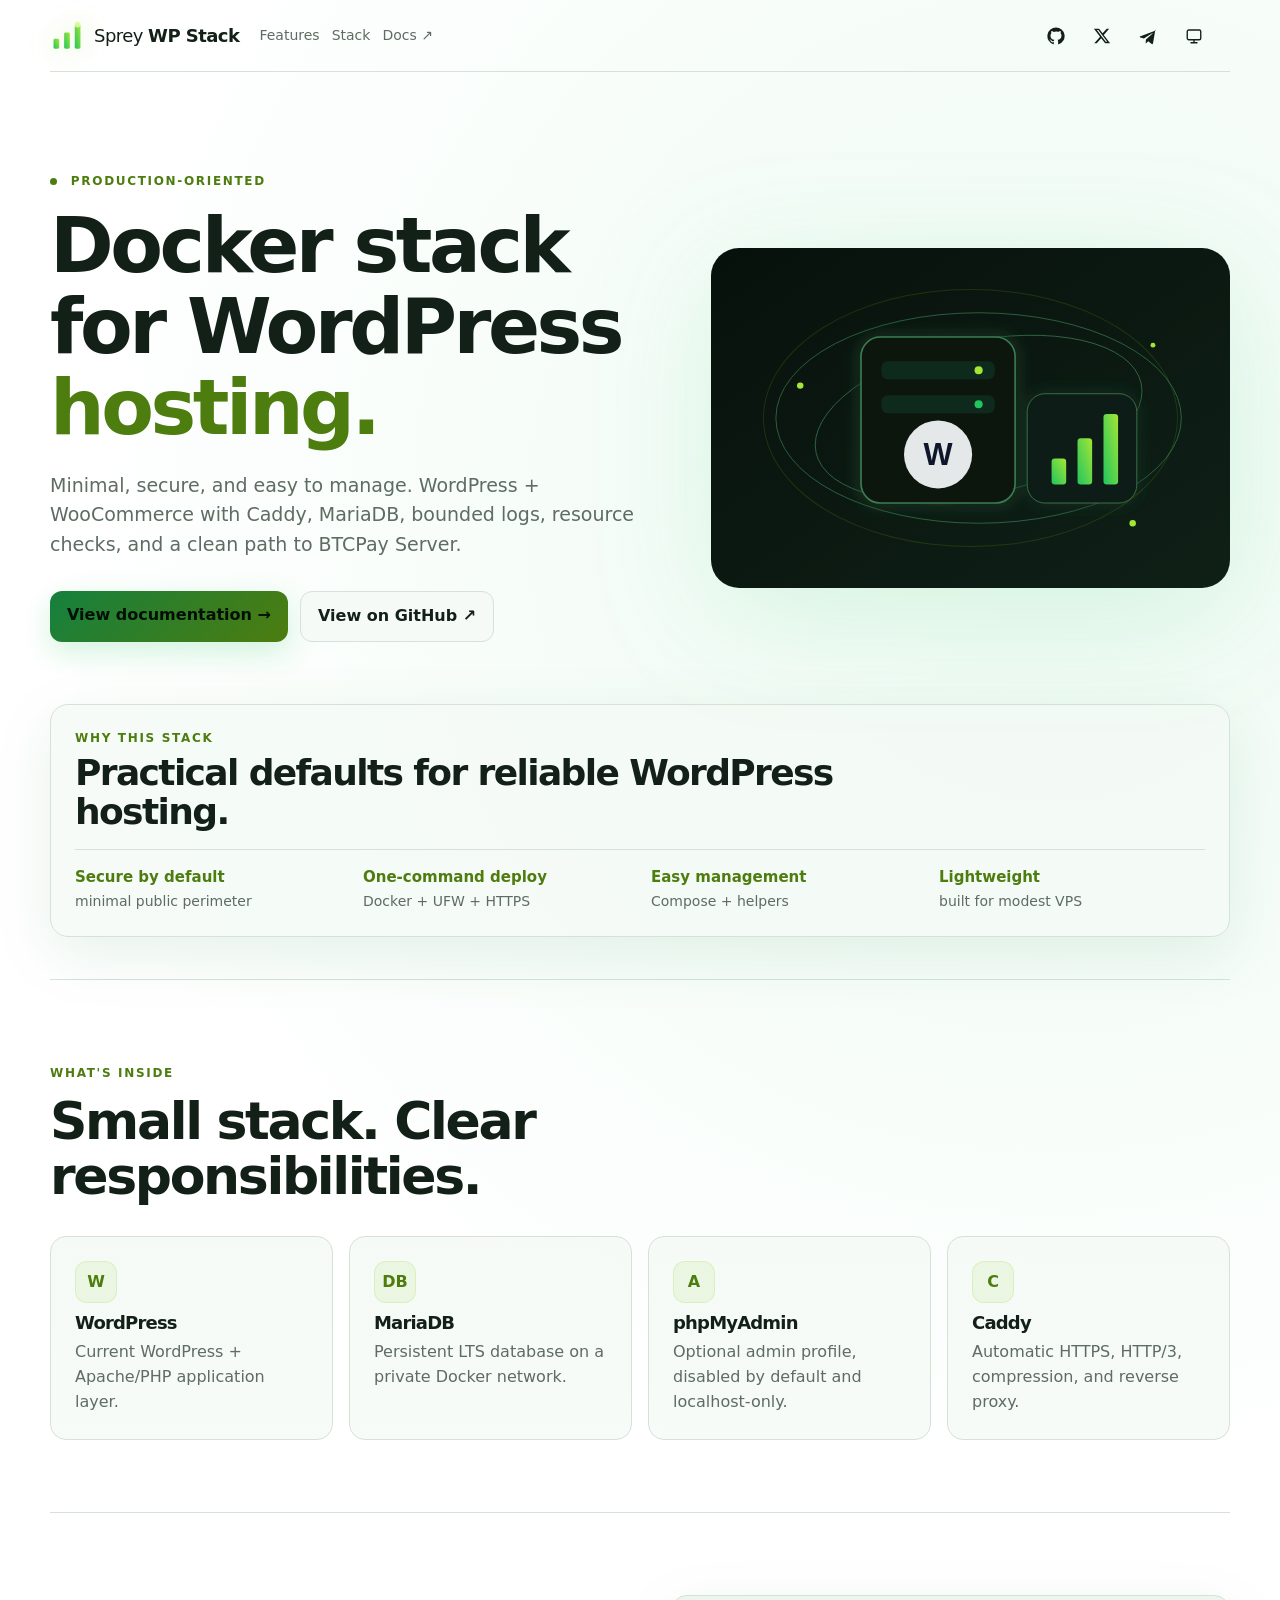
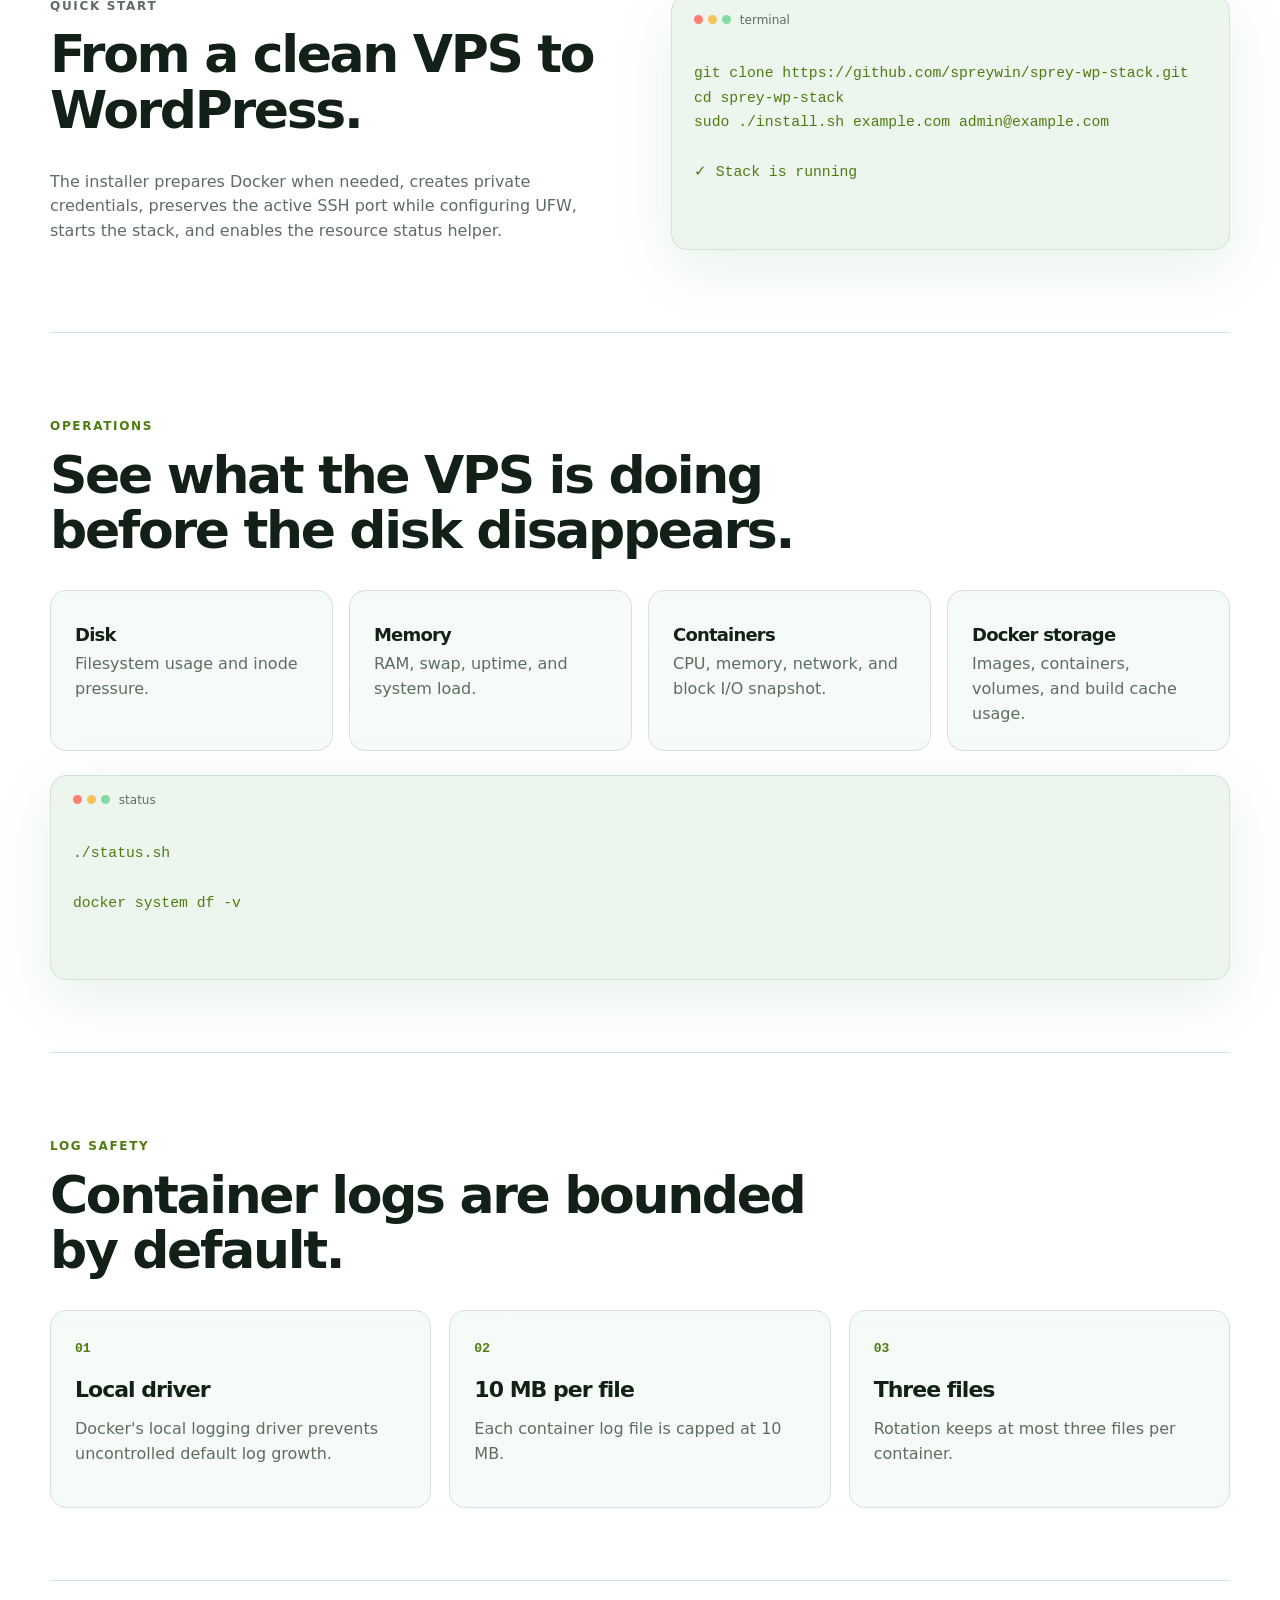
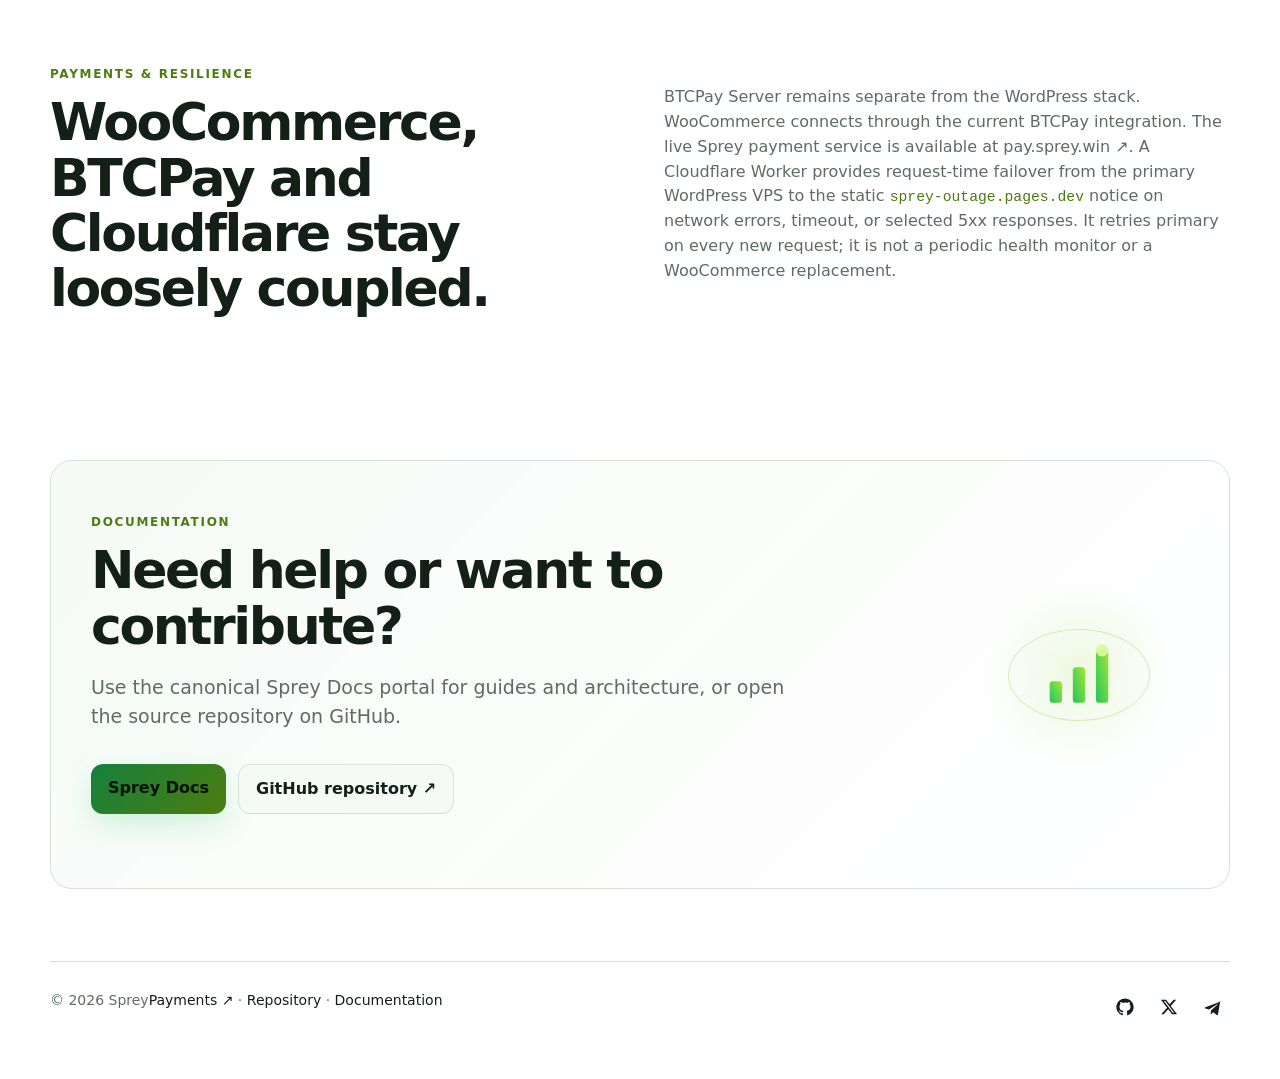
==== docs/index.html @ 70b90b3b "Remove sticky promo header and align icons" ====
<!doctype html>
<html lang="en">
<head>
  <meta charset="utf-8">
  <meta name="viewport" content="width=device-width, initial-scale=1">
  <meta name="description" content="Sprey WP Stack — a lightweight production-oriented WordPress and WooCommerce stack with Caddy, MariaDB, BTCPay integration guidance, resource checks, and bounded Docker logs.">
  <meta name="theme-color" content="#07110b">
  <link rel="canonical" href="https://wp-stack.sprey.win/">
  <title>Sprey WP Stack</title>
  <link rel="stylesheet" href="./style.css?v=7bc943e1">
  <link rel="stylesheet" href="./layout-fix.css?v=features-ui">
  <script src="./site.js?v=static-header-icons" defer></script>
</head>
<body>
<header class="site-header">
  <a class="brand" href="./"><img class="brand-logo" src="./brand.svg" alt=""><span>Sprey <b>WP Stack</b></span></a>
  <nav aria-label="Navigation">
    <a href="#features">Features</a>
    <a href="#stack">Stack</a>
    <a href="https://docs.sprey.win/">Docs ↗</a>
    <a class="nav-github" href="https://github.com/spreywin/sprey-wp-stack" rel="noopener">GitHub ↗</a>
  </nav>
  <div class="header-tools">
    <button class="tool-control theme-icon-button" type="button" data-theme-toggle data-theme="auto" aria-label="Theme: Auto" title="Theme: Auto"></button>
    <div class="gtranslate_wrapper tool-control" aria-label="Translate page"></div>
  </div>
</header>

<main id="top">
  <section class="hero hero-grid">
    <div class="hero-copy">
      <p class="eyebrow"><span class="live-dot"></span> PRODUCTION-ORIENTED</p>
      <h1>Docker stack for WordPress <span>hosting.</span></h1>
      <p class="lead">Minimal, secure, and easy to manage. WordPress + WooCommerce with Caddy, MariaDB, bounded logs, resource checks, and a clean path to BTCPay Server.</p>
      <div class="hero-actions">
        <a class="button primary" href="https://docs.sprey.win/stacks/wp-stack/">View documentation →</a>
        <a class="button secondary" href="https://github.com/spreywin/sprey-wp-stack">View on GitHub ↗</a>
      </div>
    </div>
    <div class="hero-art" role="img" aria-label="WordPress stack illustration"><img src="./hero-stack.svg" alt=""></div>
    <div class="feature-strip" id="features">
      <div class="feature-heading">
        <p class="eyebrow">WHY THIS STACK</p>
        <h2>Practical defaults for reliable WordPress hosting.</h2>
      </div>
      <div><b>Secure by default</b><span>minimal public perimeter</span></div>
      <div><b>One-command deploy</b><span>Docker + UFW + HTTPS</span></div>
      <div><b>Easy management</b><span>Compose + helpers</span></div>
      <div><b>Lightweight</b><span>built for modest VPS</span></div>
    </div>
  </section>

  <section id="stack" class="section">
    <p class="eyebrow">WHAT'S INSIDE</p><h2>Small stack. Clear responsibilities.</h2>
    <div class="status-grid stack-cards">
      <article><span class="stack-icon">W</span><h3>WordPress</h3><p>Current WordPress + Apache/PHP application layer.</p></article>
      <article><span class="stack-icon">DB</span><h3>MariaDB</h3><p>Persistent LTS database on a private Docker network.</p></article>
      <article><span class="stack-icon">A</span><h3>phpMyAdmin</h3><p>Optional admin profile, disabled by default and localhost-only.</p></article>
      <article><span class="stack-icon">C</span><h3>Caddy</h3><p>Automatic HTTPS, HTTP/3, compression, and reverse proxy.</p></article>
    </div>
  </section>

  <section class="section split">
    <div><p class="eyebrow">QUICK START</p><h2>From a clean VPS to WordPress.</h2><p>The installer prepares Docker when needed, creates private credentials, preserves the active SSH port while configuring UFW, starts the stack, and enables the resource status helper.</p></div>
    <div class="terminal"><div class="terminal-title"><span></span><span></span><span></span> terminal</div><pre><code>git clone https://github.com/spreywin/sprey-wp-stack.git
cd sprey-wp-stack
sudo ./install.sh example.com admin@example.com

✓ Stack is running</code></pre></div>
  </section>

  <section id="operations" class="section">
    <p class="eyebrow">OPERATIONS</p><h2>See what the VPS is doing before the disk disappears.</h2>
    <div class="status-grid"><article><h3>Disk</h3><p>Filesystem usage and inode pressure.</p></article><article><h3>Memory</h3><p>RAM, swap, uptime, and system load.</p></article><article><h3>Containers</h3><p>CPU, memory, network, and block I/O snapshot.</p></article><article><h3>Docker storage</h3><p>Images, containers, volumes, and build cache usage.</p></article></div>
    <div class="terminal" style="margin-top:24px"><div class="terminal-title"><span></span><span></span><span></span> status</div><pre><code>./status.sh

docker system df -v</code></pre></div>
  </section>

  <section class="section"><p class="eyebrow">LOG SAFETY</p><h2>Container logs are bounded by default.</h2><div class="cards"><article><span class="card-number">01</span><h3>Local driver</h3><p>Docker's local logging driver prevents uncontrolled default log growth.</p></article><article><span class="card-number">02</span><h3>10 MB per file</h3><p>Each container log file is capped at 10 MB.</p></article><article><span class="card-number">03</span><h3>Three files</h3><p>Rotation keeps at most three files per container.</p></article></div></section>

  <section class="section cloudflare"><div><p class="eyebrow">PAYMENTS & RESILIENCE</p><h2>WooCommerce, BTCPay and Cloudflare stay loosely coupled.</h2></div><p>BTCPay Server remains separate from the WordPress stack. WooCommerce connects through the current BTCPay integration. The live Sprey payment service is available at <a href="https://pay.sprey.win/" target="_blank" rel="noopener noreferrer">pay.sprey.win ↗</a>. A Cloudflare Worker provides request-time failover from the primary WordPress VPS to the static <code>sprey-outage.pages.dev</code> notice on network errors, timeout, or selected 5xx responses. It retries primary on every new request; it is not a periodic health monitor or a WooCommerce replacement.</p></section>

  <section class="section contribute"><div><p class="eyebrow">DOCUMENTATION</p><h2>Need help or want to contribute?</h2><p class="lead">Use the canonical Sprey Docs portal for guides and architecture, or open the source repository on GitHub.</p><div class="hero-actions"><a class="button primary" href="https://docs.sprey.win/">Sprey Docs</a><a class="button secondary" href="https://github.com/spreywin/sprey-wp-stack">GitHub repository ↗</a></div></div><div class="mini-orbit" aria-hidden="true"><img src="./brand.svg" alt=""></div></section>
</main>
<footer><span>© 2026 Sprey</span><span><a href="https://pay.sprey.win/">Payments ↗</a> · <a href="https://github.com/spreywin/sprey-wp-stack">Repository</a> · <a href="https://docs.sprey.win/">Documentation</a></span></footer>
</body>
</html>
---- docs/style.css ----
:root{color-scheme:dark;--ink:#f3f7f5;--muted:#9caaa2;--accent:#84cc16;--accent-2:#22c55e;--line:#20352a;--surface:#0d1812;--page:#07110b;--terminal:#050a07;--hero-grad:linear-gradient(135deg,#09170f,#0d2116);--shadow:0 18px 60px rgba(34,197,94,.12)}html[data-theme="light"]{color-scheme:light;--ink:#132018;--muted:#5e6c63;--accent:#4d7c0f;--accent-2:#15803d;--line:#d5e2d8;--surface:#f5faf6;--page:#ffffff;--terminal:#edf5ef;--hero-grad:linear-gradient(135deg,#f4fbf5,#eef8f0);--shadow:0 18px 60px rgba(21,128,61,.10)}html[data-theme="dark"]{color-scheme:dark}@media(prefers-color-scheme:light){:root:not([data-theme]){color-scheme:light;--ink:#132018;--muted:#5e6c63;--accent:#4d7c0f;--accent-2:#15803d;--line:#d5e2d8;--surface:#f5faf6;--page:#fff;--terminal:#edf5ef;--hero-grad:linear-gradient(135deg,#f4fbf5,#eef8f0);--shadow:0 18px 60px rgba(21,128,61,.10)}}*{box-sizing:border-box}html{scroll-behavior:smooth}body{margin:0;color:var(--ink);background:radial-gradient(circle at 82% 12%,rgba(34,197,94,.08),transparent 26%),var(--page);font:16px/1.55 Inter,ui-sans-serif,system-ui,sans-serif;transition:background .25s ease,color .25s ease}a{color:inherit;text-decoration:none}code{color:var(--accent);font:.92em ui-monospace,SFMono-Regular,Menlo,monospace}.site-header,main,footer{width:min(1180px,calc(100% - 40px));margin:auto}.site-header{min-height:76px;display:flex;align-items:center;justify-content:space-between;gap:20px;border-bottom:1px solid var(--line)}.brand{display:flex;gap:10px;align-items:center;font-size:18px;letter-spacing:-.03em}.brand b{font-weight:750}.brand-logo{width:34px;height:34px;filter:drop-shadow(0 0 12px rgba(132,204,22,.25))}nav,.header-tools{display:flex;align-items:center;gap:12px;color:var(--muted);font-size:14px}nav a:hover{color:var(--ink)}.nav-github,.tool-control{border:1px solid var(--line);padding:8px 12px;border-radius:10px;color:var(--ink);background:color-mix(in srgb,var(--surface) 88%,transparent);font:inherit;cursor:pointer}.tool-control:hover,.nav-github:hover{border-color:var(--accent)}.gtranslate_wrapper.tool-control{display:flex;align-items:center;min-height:40px;padding:5px 9px}.gtranslate_wrapper a,.gtranslate_wrapper span{font:inherit!important;color:var(--ink)!important}.hero{padding:88px 0 72px}.hero-grid{display:grid;grid-template-columns:minmax(0,1.08fr) minmax(360px,.92fr);align-items:center;gap:52px;max-width:none}.hero-copy{min-width:0}.eyebrow{color:var(--accent);font-size:12px;font-weight:800;letter-spacing:.14em}.live-dot{display:inline-block;width:7px;height:7px;margin-right:8px;border-radius:50%;background:var(--accent);box-shadow:0 0 0 0 rgba(132,204,22,.55);animation:pulse 2s infinite}.hero h1,h2,h3{letter-spacing:-.045em;line-height:1.06}.hero h1{margin:14px 0 22px;font-size:clamp(46px,6vw,78px);max-width:740px}.hero h1 span{color:var(--accent)}.lead{max-width:720px;color:var(--muted);font-size:19px}.hero-actions{display:flex;flex-wrap:wrap;gap:12px;margin:32px 0 34px}.button{padding:12px 17px;border-radius:12px;font-weight:750;transition:transform .18s ease,box-shadow .18s ease,border-color .18s ease}.button:hover{transform:translateY(-2px)}.primary{background:linear-gradient(135deg,var(--accent-2),var(--accent));color:#041007;box-shadow:0 10px 30px rgba(34,197,94,.2)}.secondary{border:1px solid var(--line);background:color-mix(in srgb,var(--surface) 70%,transparent)}.hero-art{position:relative}.hero-art img{display:block;width:100%;border-radius:28px;filter:drop-shadow(0 24px 60px rgba(34,197,94,.13))}.hero-art:after{content:"";position:absolute;inset:12% 10%;border-radius:50%;border:1px solid rgba(132,204,22,.16);animation:orbit 10s linear infinite;pointer-events:none}.feature-strip{display:grid;grid-template-columns:repeat(4,1fr);gap:12px;padding:18px;border:1px solid var(--line);border-radius:18px;background:color-mix(in srgb,var(--surface) 82%,transparent);box-shadow:var(--shadow)}.feature-strip div{display:grid;gap:4px}.feature-strip b{font-size:13px;color:var(--accent)}.feature-strip span{font-size:12px;color:var(--muted)}.section{padding:72px 0;border-top:1px solid var(--line)}.section h2{font-size:clamp(31px,5vw,52px);max-width:780px;margin:12px 0 32px}.split{display:grid;grid-template-columns:1fr 1fr;align-items:center;gap:62px}.split p,.note{color:var(--muted)}.terminal{position:relative;padding:0 22px 48px;background:var(--terminal);border:1px solid var(--line);border-radius:16px;overflow:hidden;box-shadow:var(--shadow)}.terminal-title{padding:15px 0;color:var(--muted);font-size:12px}.terminal-title span{display:inline-block;width:9px;height:9px;margin-right:5px;border-radius:50%;background:#ff7f73}.terminal-title span:nth-child(2){background:#f7c35b}.terminal-title span:nth-child(3){background:#80dca1}.terminal pre{overflow-x:auto;white-space:pre-wrap}.cards{display:grid;grid-template-columns:repeat(3,1fr);gap:18px}.cards article,.status-grid article{padding:24px;border-radius:16px;background:linear-gradient(180deg,color-mix(in srgb,var(--surface) 94%,transparent),color-mix(in srgb,var(--surface) 78%,transparent));border:1px solid var(--line);transition:transform .18s ease,border-color .18s ease,box-shadow .18s ease}.cards article:hover,.status-grid article:hover{transform:translateY(-4px);border-color:color-mix(in srgb,var(--accent) 55%,var(--line));box-shadow:var(--shadow)}.card-number{color:var(--accent);font:700 13px ui-monospace,monospace}.cards h3{font-size:22px;margin:18px 0 10px}.cards p,.status-grid p{color:var(--muted)}.status-grid{display:grid;grid-template-columns:repeat(4,1fr);gap:16px}.status-grid h3{margin:10px 0 8px;font-size:18px}.status-grid p{margin:0}.stack-icon{display:grid;width:42px;height:42px;place-items:center;border-radius:12px;background:rgba(132,204,22,.09);border:1px solid rgba(132,204,22,.18);color:var(--accent);font-weight:800}.cloudflare{display:grid;grid-template-columns:1fr 1fr;gap:48px;align-items:center}.cloudflare h2{margin-bottom:0}.cloudflare p:last-child{color:var(--muted)}.contribute{display:grid;grid-template-columns:1fr 220px;align-items:center;gap:40px;padding:40px;border:1px solid var(--line);border-radius:22px;background:linear-gradient(135deg,color-mix(in srgb,var(--surface) 92%,transparent),color-mix(in srgb,var(--page) 88%,transparent));margin:72px auto}.contribute h2{margin-bottom:16px}.mini-orbit{display:grid;place-items:center;min-height:180px;border-radius:20px;background:radial-gradient(circle,rgba(132,204,22,.12),transparent 65%);position:relative}.mini-orbit:before{content:"";position:absolute;width:140px;height:90px;border:1px solid rgba(132,204,22,.3);border-radius:50%;animation:orbit 8s linear infinite}.mini-orbit img{width:74px;animation:float 5s ease-in-out infinite}footer{display:flex;justify-content:space-between;padding:28px 0 55px;color:var(--muted);border-top:1px solid var(--line);font-size:14px}footer a{color:var(--ink)}@keyframes float{0%,100%{transform:translateY(0)}50%{transform:translateY(-10px)}}@keyframes pulse{0%{box-shadow:0 0 0 0 rgba(132,204,22,.5)}70%{box-shadow:0 0 0 10px rgba(132,204,22,0)}100%{box-shadow:0 0 0 0 rgba(132,204,22,0)}}@keyframes orbit{to{transform:rotate(360deg)}}@media(prefers-reduced-motion:reduce){*,*:before,*:after{animation:none!important;transition:none!important}}@media(max-width:980px){.site-header{padding:16px 0;align-items:flex-start;flex-wrap:wrap}.site-header nav{order:3;width:100%;flex-wrap:wrap}.header-tools{margin-left:auto}.hero-grid{grid-template-columns:1fr}.hero-art{max-width:680px;margin:auto}.feature-strip,.status-grid{grid-template-columns:repeat(2,1fr)}.contribute{grid-template-columns:1fr}}@media(max-width:720px){.site-header nav a:not(.nav-github){display:none}.header-tools{width:100%;justify-content:space-between}.tool-control{flex:1}.gtranslate_wrapper.tool-control{justify-content:center}.hero{padding:64px 0 52px}.split,.cloudflare,.cards,.status-grid,.feature-strip{grid-template-columns:1fr;gap:16px}.section{padding:56px 0}.contribute{padding:26px;margin:56px auto}.mini-orbit{min-height:130px}footer{flex-direction:column;gap:10px}}


/* Scroll-to-top control */
.scroll-to-top{position:fixed;right:max(18px,env(safe-area-inset-right));bottom:max(18px,env(safe-area-inset-bottom));z-index:80;display:grid;width:48px;height:48px;padding:0;place-items:center;border:1px solid color-mix(in srgb,var(--accent) 55%,var(--line));border-radius:16px;background:color-mix(in srgb,var(--surface) 88%,transparent);color:var(--accent);box-shadow:0 14px 38px rgba(34,197,94,.18);opacity:0;transform:translateY(12px) scale(.92);pointer-events:none;cursor:pointer;backdrop-filter:blur(14px);transition:opacity .2s ease,transform .2s ease,border-color .2s ease,background-color .2s ease}.scroll-to-top.is-visible{opacity:1;transform:translateY(0) scale(1);pointer-events:auto}.scroll-to-top:hover{transform:translateY(-2px) scale(1.04);border-color:var(--accent);background:color-mix(in srgb,var(--accent) 12%,var(--surface))}.scroll-to-top:focus-visible{outline:3px solid color-mix(in srgb,var(--accent) 35%,transparent);outline-offset:3px}.scroll-to-top svg{width:22px;height:22px;fill:none;stroke:currentColor;stroke-width:2.25;stroke-linecap:round;stroke-linejoin:round}@media(prefers-reduced-motion:reduce){.scroll-to-top{transition:none}}@media(max-width:480px){.scroll-to-top{right:max(13px,env(safe-area-inset-right));bottom:max(13px,env(safe-area-inset-bottom));width:44px;height:44px;border-radius:14px}}

/* Compact icon-only social and theme controls. */
.social-links{display:flex;align-items:center;gap:8px}.social-icon,.theme-icon-button{display:grid;width:40px;height:40px;min-width:40px;padding:0;place-items:center;border:1px solid var(--line);border-radius:10px;color:var(--ink);background:color-mix(in srgb,var(--surface) 88%,transparent);cursor:pointer}.social-icon:hover,.theme-icon-button:hover{border-color:var(--accent);color:var(--accent)}.social-icon:focus-visible,.theme-icon-button:focus-visible{outline:3px solid color-mix(in srgb,var(--accent) 35%,transparent);outline-offset:2px}.social-icon svg,.theme-icon-button svg{width:18px;height:18px}.social-icon svg{fill:currentColor}.theme-icon-button svg{fill:none;stroke:currentColor;stroke-width:1.8;stroke-linecap:round;stroke-linejoin:round}@media(max-width:720px){.header-tools{justify-content:flex-end}.theme-icon-button{flex:0 0 40px}.social-links{flex:0 0 auto}}
.footer-social-links{margin-left:auto}.footer-social-links .social-icon{width:34px;height:34px;min-width:34px;border-radius:9px}@media(max-width:720px){.footer-social-links{margin-left:0}}
---- docs/layout-fix.css ----
/* Hero layout refinement: keep the feature summary as the full-width end of the hero. */
.hero {
  padding-bottom: 42px;
}

.hero-grid {
  column-gap: 52px;
  row-gap: 28px;
}

.feature-strip {
  grid-column: 1 / -1;
  width: 100%;
  scroll-margin-top: 24px;
  padding: 24px;
  column-gap: 22px;
  row-gap: 18px;
}

.feature-strip .feature-heading {
  grid-column: 1 / -1;
  display: block;
  padding-bottom: 18px;
  border-bottom: 1px solid var(--line);
}

.feature-heading .eyebrow { margin: 0 0 7px; }
.feature-heading h2 { max-width: 760px; margin: 0; font-size: clamp(24px, 3vw, 36px); }
.feature-strip b { font-size: 15px; line-height: 1.3; }
.feature-strip span { font-size: 14px; line-height: 1.45; }

@media (max-width: 980px) {
  .hero-grid {
    row-gap: 24px;
  }
}

@media (max-width: 720px) {
  .hero {
    padding-bottom: 36px;
  }

  .hero-grid {
    row-gap: 20px;
  }

  .feature-strip { scroll-margin-top: 16px; padding: 20px; gap: 15px; }
  .feature-strip .feature-heading { padding-bottom: 15px; }
  .feature-strip b { font-size: 14px; }
  .feature-strip span { font-size: 13px; }
}
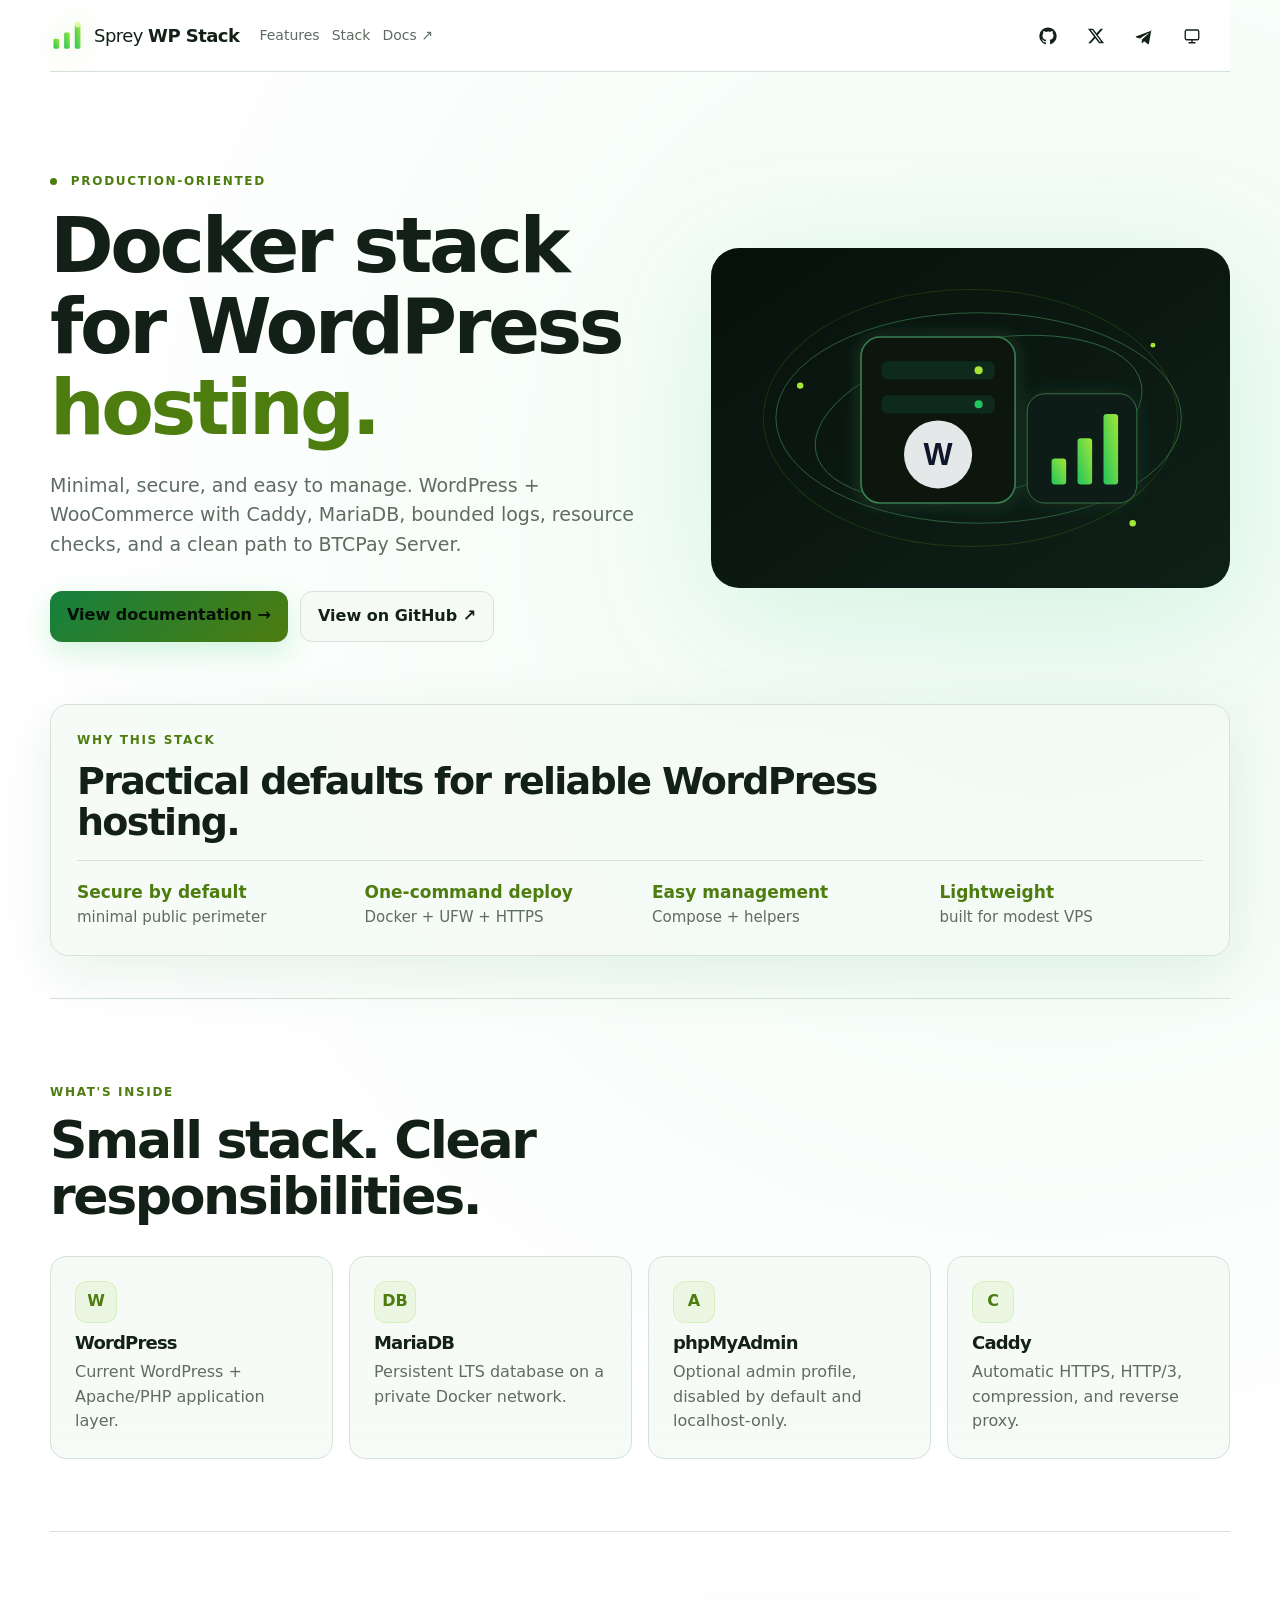
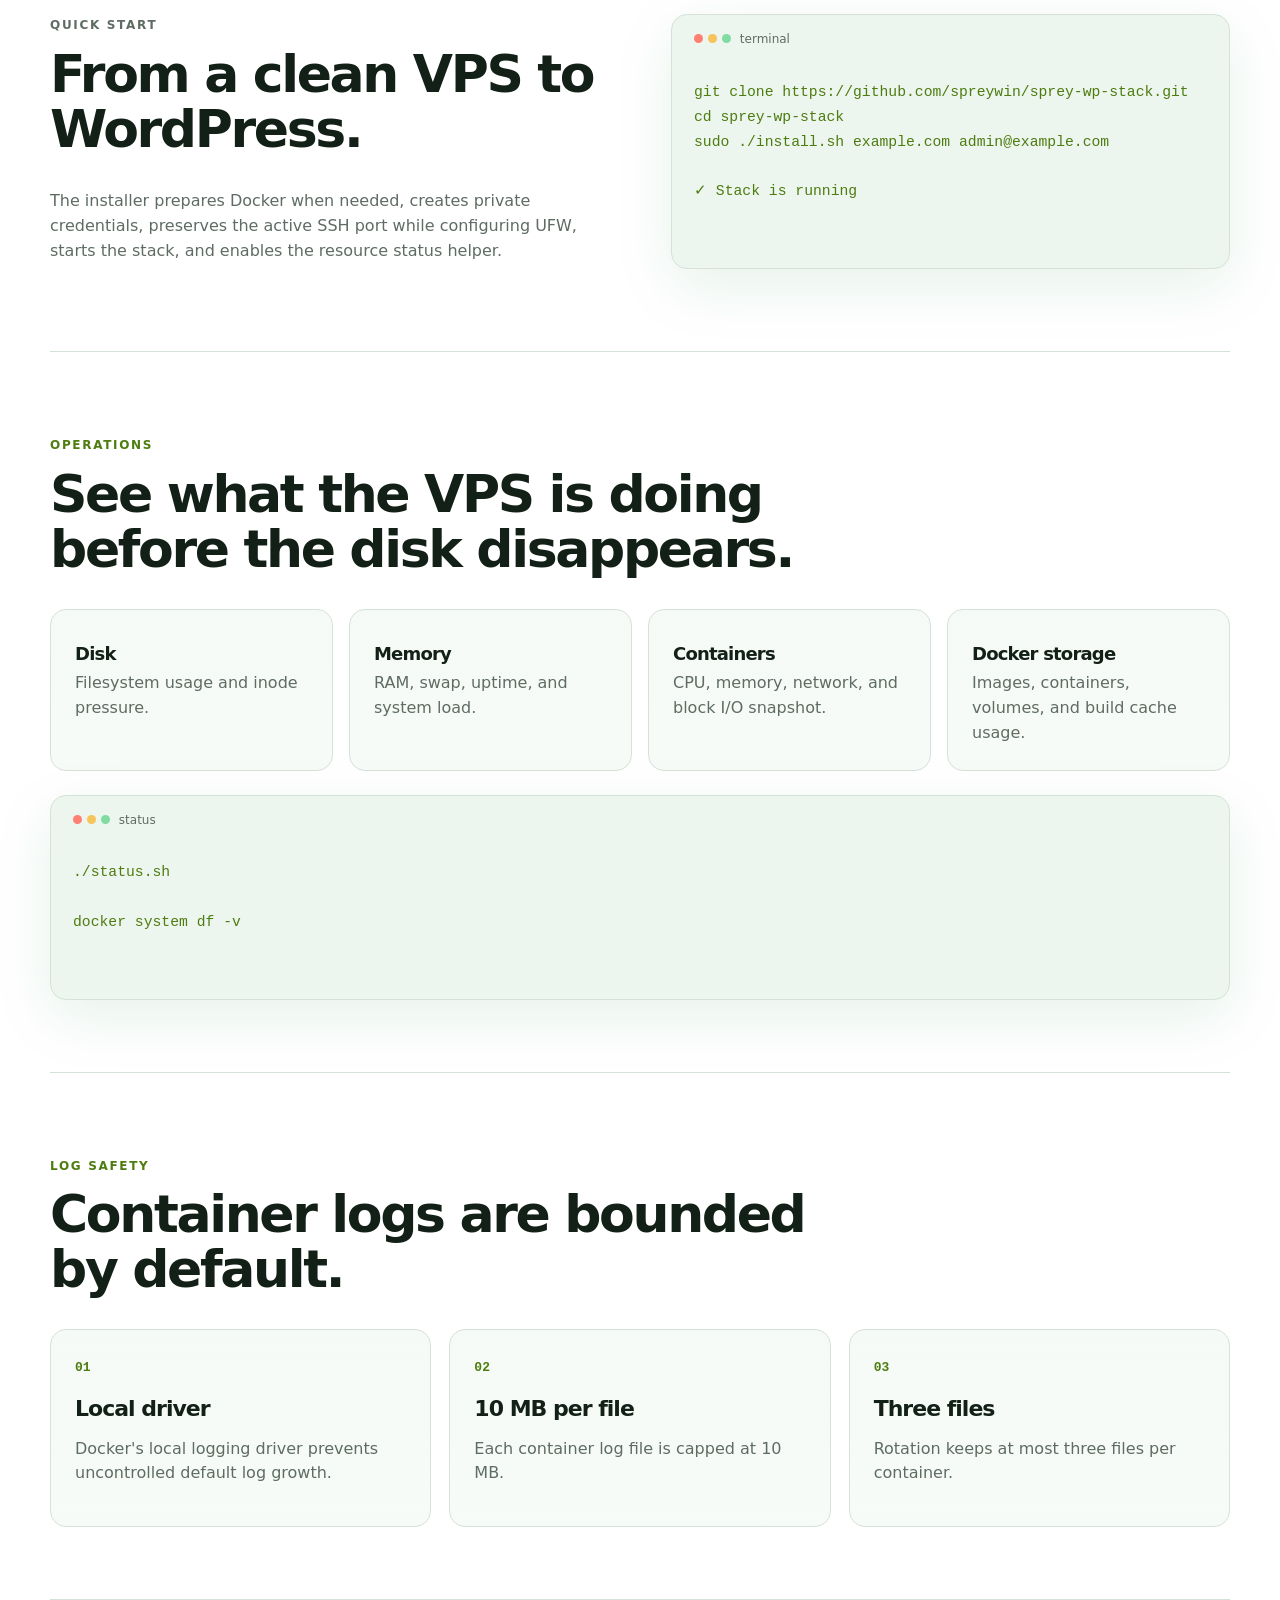
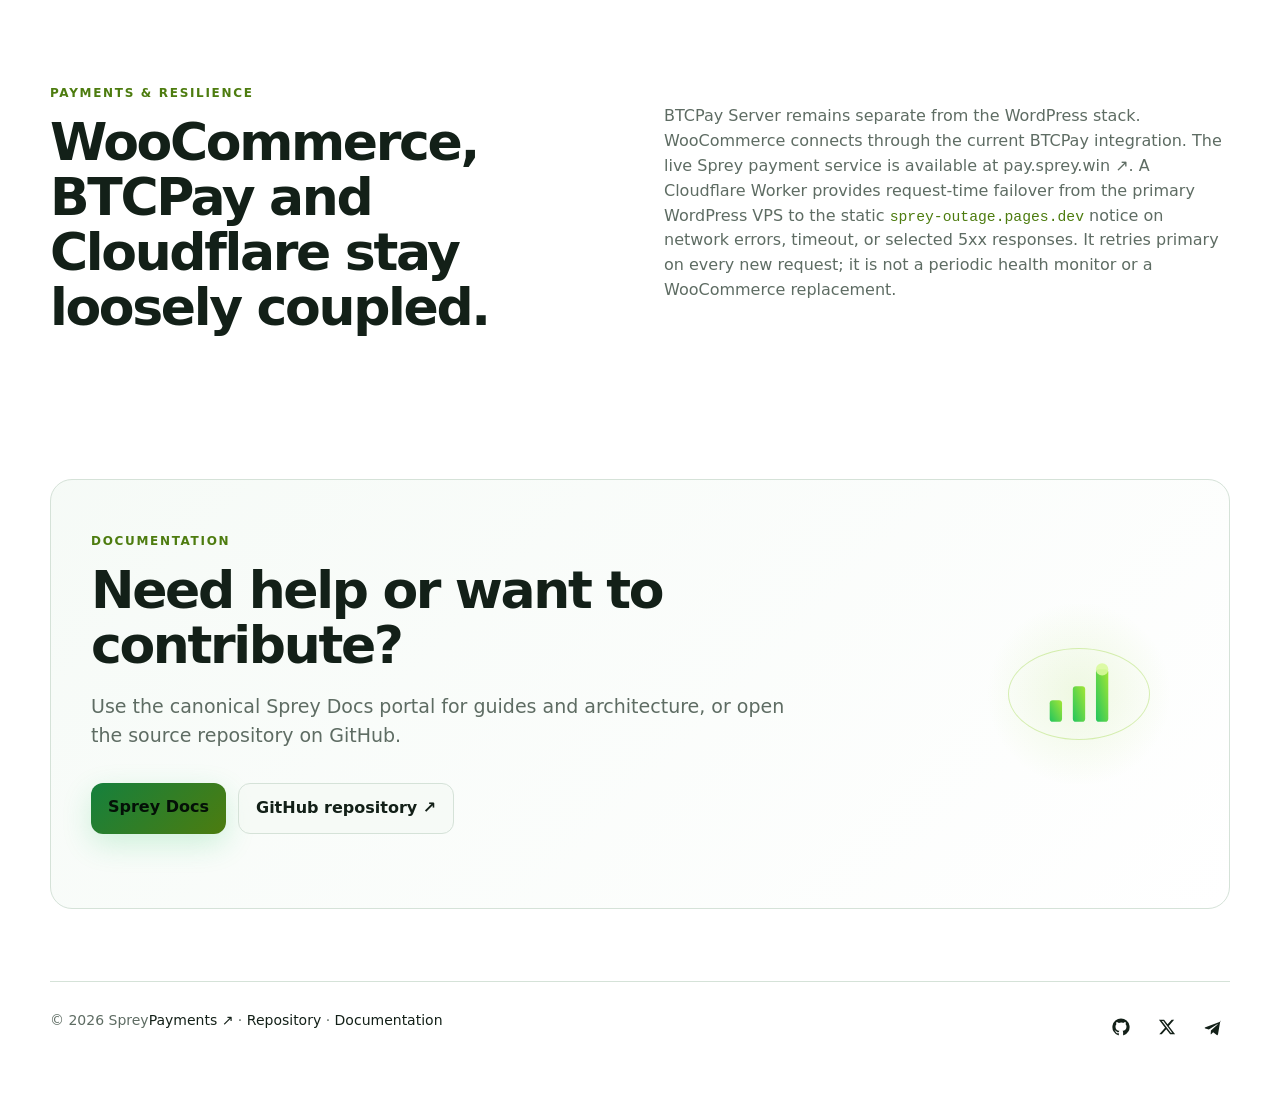
==== commit 1477a508: "Simplify promo header markup" ====
--- a/docs/index.html
+++ b/docs/index.html
@@ -8,8 +8,9 @@
   <link rel="canonical" href="https://wp-stack.sprey.win/">
   <title>Sprey WP Stack</title>
   <link rel="stylesheet" href="./style.css?v=7bc943e1">
-  <link rel="stylesheet" href="./layout-fix.css?v=features-ui">
-  <script src="./site.js?v=static-header-icons" defer></script>
+  <link rel="stylesheet" href="./layout-fix.css?v=features-typography">
+  <link rel="stylesheet" href="./header.css?v=sticky-controls" data-sprey-header-style>
+  <script src="./site.js?v=static-header" defer></script>
 </head>
 <body>
 <header class="site-header">
@@ -18,9 +19,19 @@
     <a href="#features">Features</a>
     <a href="#stack">Stack</a>
     <a href="https://docs.sprey.win/">Docs ↗</a>
-    <a class="nav-github" href="https://github.com/spreywin/sprey-wp-stack" rel="noopener">GitHub ↗</a>
   </nav>
   <div class="header-tools">
+    <div class="social-links" aria-label="Sprey social links">
+      <a class="social-icon" href="https://github.com/spreywin" aria-label="Sprey on GitHub" title="Sprey on GitHub">
+        <svg viewBox="0 0 24 24" aria-hidden="true"><path d="M12 .7a11.5 11.5 0 0 0-3.64 22.41c.58.11.79-.25.79-.56v-2.22c-3.22.7-3.9-1.37-3.9-1.37-.53-1.34-1.29-1.7-1.29-1.7-1.05-.72.08-.71.08-.71 1.16.08 1.78 1.2 1.78 1.2 1.03 1.77 2.71 1.26 3.37.96.1-.75.4-1.26.73-1.55-2.57-.29-5.27-1.29-5.27-5.68 0-1.26.45-2.28 1.19-3.09-.12-.29-.52-1.47.11-3.05 0 0 .97-.31 3.16 1.18A10.94 10.94 0 0 1 12 6.13c.98 0 1.95.13 2.86.39 2.2-1.49 3.16-1.18 3.16-1.18.63 1.58.23 2.76.11 3.05.74.81 1.19 1.83 1.19 3.09 0 4.4-2.71 5.38-5.29 5.67.42.36.79 1.08.79 2.18v3.22c0 .31.21.68.8.56A11.5 11.5 0 0 0 12 .7Z"/></svg>
+      </a>
+      <a class="social-icon" href="https://x.com/SpreyWin" aria-label="Sprey on X" title="Sprey on X">
+        <svg viewBox="0 0 24 24" aria-hidden="true"><path d="M18.244 2.25h3.308l-7.227 8.26 8.502 11.24H16.17l-5.214-6.817L4.99 21.75H1.68l7.73-8.835L1.254 2.25H8.08l4.713 6.231 5.451-6.231Zm-1.161 17.52h1.833L7.084 4.126H5.117L17.083 19.77Z"/></svg>
+      </a>
+      <a class="social-icon" href="https://t.me/SpreyWin" aria-label="Sprey on Telegram" title="Sprey on Telegram">
+        <svg viewBox="0 0 24 24" aria-hidden="true"><path d="M21.944 2.506 18.77 21.49c-.239 1.34-.862 1.667-1.748 1.038l-4.833-3.564-2.333 2.244c-.258.258-.474.474-.973.474l.347-4.925 8.965-8.1c.39-.347-.085-.54-.605-.193L6.51 15.441l-4.77-1.492c-1.038-.324-1.057-1.038.216-1.536L20.603 5.23c.865-.324 1.622.193 1.341 1.276Z"/></svg>
+      </a>
+    </div>
     <button class="tool-control theme-icon-button" type="button" data-theme-toggle data-theme="auto" aria-label="Theme: Auto" title="Theme: Auto"></button>
     <div class="gtranslate_wrapper tool-control" aria-label="Translate page"></div>
   </div>
--- a/docs/layout-fix.css
+++ b/docs/layout-fix.css
@@ -1,4 +1,4 @@
-/* Hero layout refinement: keep the feature summary as the full-width end of the hero. */
+/* Hero layout: the feature summary is the full-width end of the hero. */
 .hero {
   padding-bottom: 42px;
 }
@@ -11,23 +11,37 @@
 .feature-strip {
   grid-column: 1 / -1;
   width: 100%;
-  scroll-margin-top: 24px;
-  padding: 24px;
-  column-gap: 22px;
-  row-gap: 18px;
+  scroll-margin-top: 92px;
+  padding: 26px;
+  column-gap: 24px;
+  row-gap: 20px;
 }
 
-.feature-strip .feature-heading {
+.feature-heading {
   grid-column: 1 / -1;
-  display: block;
   padding-bottom: 18px;
   border-bottom: 1px solid var(--line);
 }
 
-.feature-heading .eyebrow { margin: 0 0 7px; }
-.feature-heading h2 { max-width: 760px; margin: 0; font-size: clamp(24px, 3vw, 36px); }
-.feature-strip b { font-size: 15px; line-height: 1.3; }
-.feature-strip span { font-size: 14px; line-height: 1.45; }
+.feature-heading .eyebrow {
+  margin: 0 0 8px;
+}
+
+.feature-heading h2 {
+  max-width: 800px;
+  margin: 0;
+  font-size: clamp(28px, 3vw, 38px);
+}
+
+.feature-strip b {
+  font-size: 17px;
+  line-height: 1.3;
+}
+
+.feature-strip span {
+  font-size: 15px;
+  line-height: 1.45;
+}
 
 @media (max-width: 980px) {
   .hero-grid {
@@ -44,8 +58,25 @@
     row-gap: 20px;
   }
 
-  .feature-strip { scroll-margin-top: 16px; padding: 20px; gap: 15px; }
-  .feature-strip .feature-heading { padding-bottom: 15px; }
-  .feature-strip b { font-size: 14px; }
-  .feature-strip span { font-size: 13px; }
+  .feature-strip {
+    scroll-margin-top: 78px;
+    padding: 20px;
+    gap: 16px;
+  }
+
+  .feature-heading {
+    padding-bottom: 15px;
+  }
+
+  .feature-heading h2 {
+    font-size: clamp(25px, 8vw, 32px);
+  }
+
+  .feature-strip b {
+    font-size: 16px;
+  }
+
+  .feature-strip span {
+    font-size: 14px;
+  }
 }
--- a/docs/header.css
+++ b/docs/header.css
@@ -0,0 +1,245 @@
+/* Sprey promo header: one compact control row, sticky on scroll. */
+.site-header {
+  position: sticky;
+  top: 0;
+  z-index: 70;
+  width: min(1180px, calc(100% - 40px));
+  min-height: 72px;
+  background: color-mix(in srgb, var(--page) 92%, transparent);
+  backdrop-filter: blur(14px);
+  -webkit-backdrop-filter: blur(14px);
+}
+
+.site-header nav .nav-github {
+  display: none;
+}
+
+.header-tools,
+.social-links {
+  display: flex;
+  align-items: center;
+  flex-wrap: nowrap;
+  gap: 12px;
+}
+
+.header-tools {
+  margin-left: auto;
+  white-space: nowrap;
+}
+
+.social-icon,
+.theme-icon-button,
+.tool-control.theme-icon-button {
+  display: flex;
+  width: 36px;
+  height: 36px;
+  min-width: 36px;
+  padding: 0;
+  align-items: center;
+  justify-content: center;
+  border: 0;
+  border-radius: 9px;
+  background: transparent;
+  box-shadow: none;
+  color: var(--ink);
+  cursor: pointer;
+  transition: color .15s ease, background-color .15s ease, transform .15s ease;
+}
+
+.social-icon:hover,
+.theme-icon-button:hover,
+.tool-control.theme-icon-button:hover,
+.gtranslate_wrapper.tool-control:hover {
+  background: color-mix(in srgb, var(--accent) 10%, transparent);
+  color: var(--accent);
+  transform: translateY(-1px);
+}
+
+.social-icon svg,
+.theme-icon-button svg {
+  display: block;
+  width: 18px;
+  height: 18px;
+}
+
+.gtranslate_wrapper.tool-control {
+  display: flex;
+  min-height: 36px;
+  padding: 0 4px;
+  align-items: center;
+  border: 0;
+  border-radius: 9px;
+  background: transparent;
+  box-shadow: none;
+  white-space: nowrap;
+}
+
+.gtranslate_wrapper.tool-control > a:first-child,
+.gtranslate_wrapper.tool-control > button:first-child,
+.gtranslate_wrapper.tool-control > .gt-current-lang,
+.gtranslate_wrapper.tool-control .gt_switcher-popup {
+  display: inline-flex !important;
+  align-items: center !important;
+  gap: 6px !important;
+  flex-wrap: nowrap !important;
+  white-space: nowrap !important;
+}
+
+.gtranslate_wrapper.tool-control img {
+  display: block;
+  flex: 0 0 auto;
+  margin: 0;
+}
+
+.gtranslate_wrapper.tool-control > a,
+.gtranslate_wrapper.tool-control > button,
+.gtranslate_wrapper.tool-control > span,
+.gtranslate_wrapper.tool-control .gt-current-lang {
+  border: 0 !important;
+  background: transparent !important;
+  box-shadow: none !important;
+}
+
+@media (max-width: 980px) {
+  .site-header {
+    min-height: 64px;
+    padding: 10px 0;
+    align-items: center;
+    flex-wrap: nowrap;
+    gap: 12px;
+  }
+
+  .site-header nav {
+    min-width: 0;
+    flex: 1 1 auto;
+    justify-content: center;
+    flex-wrap: nowrap;
+    overflow: hidden;
+  }
+
+  .site-header nav a {
+    white-space: nowrap;
+  }
+}
+
+@media (max-width: 760px) {
+  .site-header {
+    width: min(100% - 24px, 1180px);
+    gap: 8px;
+  }
+
+  .site-header nav {
+    display: none;
+  }
+
+  .brand {
+    min-width: 0;
+  }
+
+  .brand span {
+    font-size: 16px;
+    white-space: nowrap;
+  }
+
+  .brand-logo {
+    width: 30px;
+    height: 30px;
+  }
+
+  .header-tools,
+  .social-links {
+    gap: 8px;
+  }
+
+  .social-icon,
+  .theme-icon-button,
+  .tool-control.theme-icon-button {
+    width: 32px;
+    height: 32px;
+    min-width: 32px;
+  }
+
+  .gtranslate_wrapper.tool-control {
+    min-height: 32px;
+    max-width: 132px;
+    padding-inline: 2px;
+    font-size: 12px;
+  }
+}
+
+@media (max-width: 520px) {
+  .site-header {
+    width: calc(100% - 18px);
+    gap: 5px;
+  }
+
+  .brand {
+    gap: 6px;
+  }
+
+  .brand span {
+    font-size: 14px;
+  }
+
+  .brand-logo {
+    width: 27px;
+    height: 27px;
+  }
+
+  .header-tools,
+  .social-links {
+    gap: 6px;
+  }
+
+  .social-icon,
+  .theme-icon-button,
+  .tool-control.theme-icon-button {
+    width: 29px;
+    height: 29px;
+    min-width: 29px;
+    border-radius: 7px;
+  }
+
+  .social-icon svg,
+  .theme-icon-button svg {
+    width: 16px;
+    height: 16px;
+  }
+
+  .gtranslate_wrapper.tool-control {
+    min-height: 29px;
+    max-width: 108px;
+    font-size: 11px;
+  }
+
+  .hero {
+    padding-top: 48px;
+  }
+
+  .hero h1 {
+    font-size: clamp(40px, 13vw, 58px);
+    overflow-wrap: anywhere;
+  }
+
+  .hero-actions .button {
+    width: 100%;
+    text-align: center;
+  }
+
+  main,
+  footer {
+    width: min(100% - 24px, 1180px);
+  }
+}
+
+@media (max-width: 390px) {
+  .brand span {
+    max-width: 92px;
+    overflow: hidden;
+    text-overflow: ellipsis;
+  }
+
+  .gtranslate_wrapper.tool-control {
+    max-width: 92px;
+  }
+}
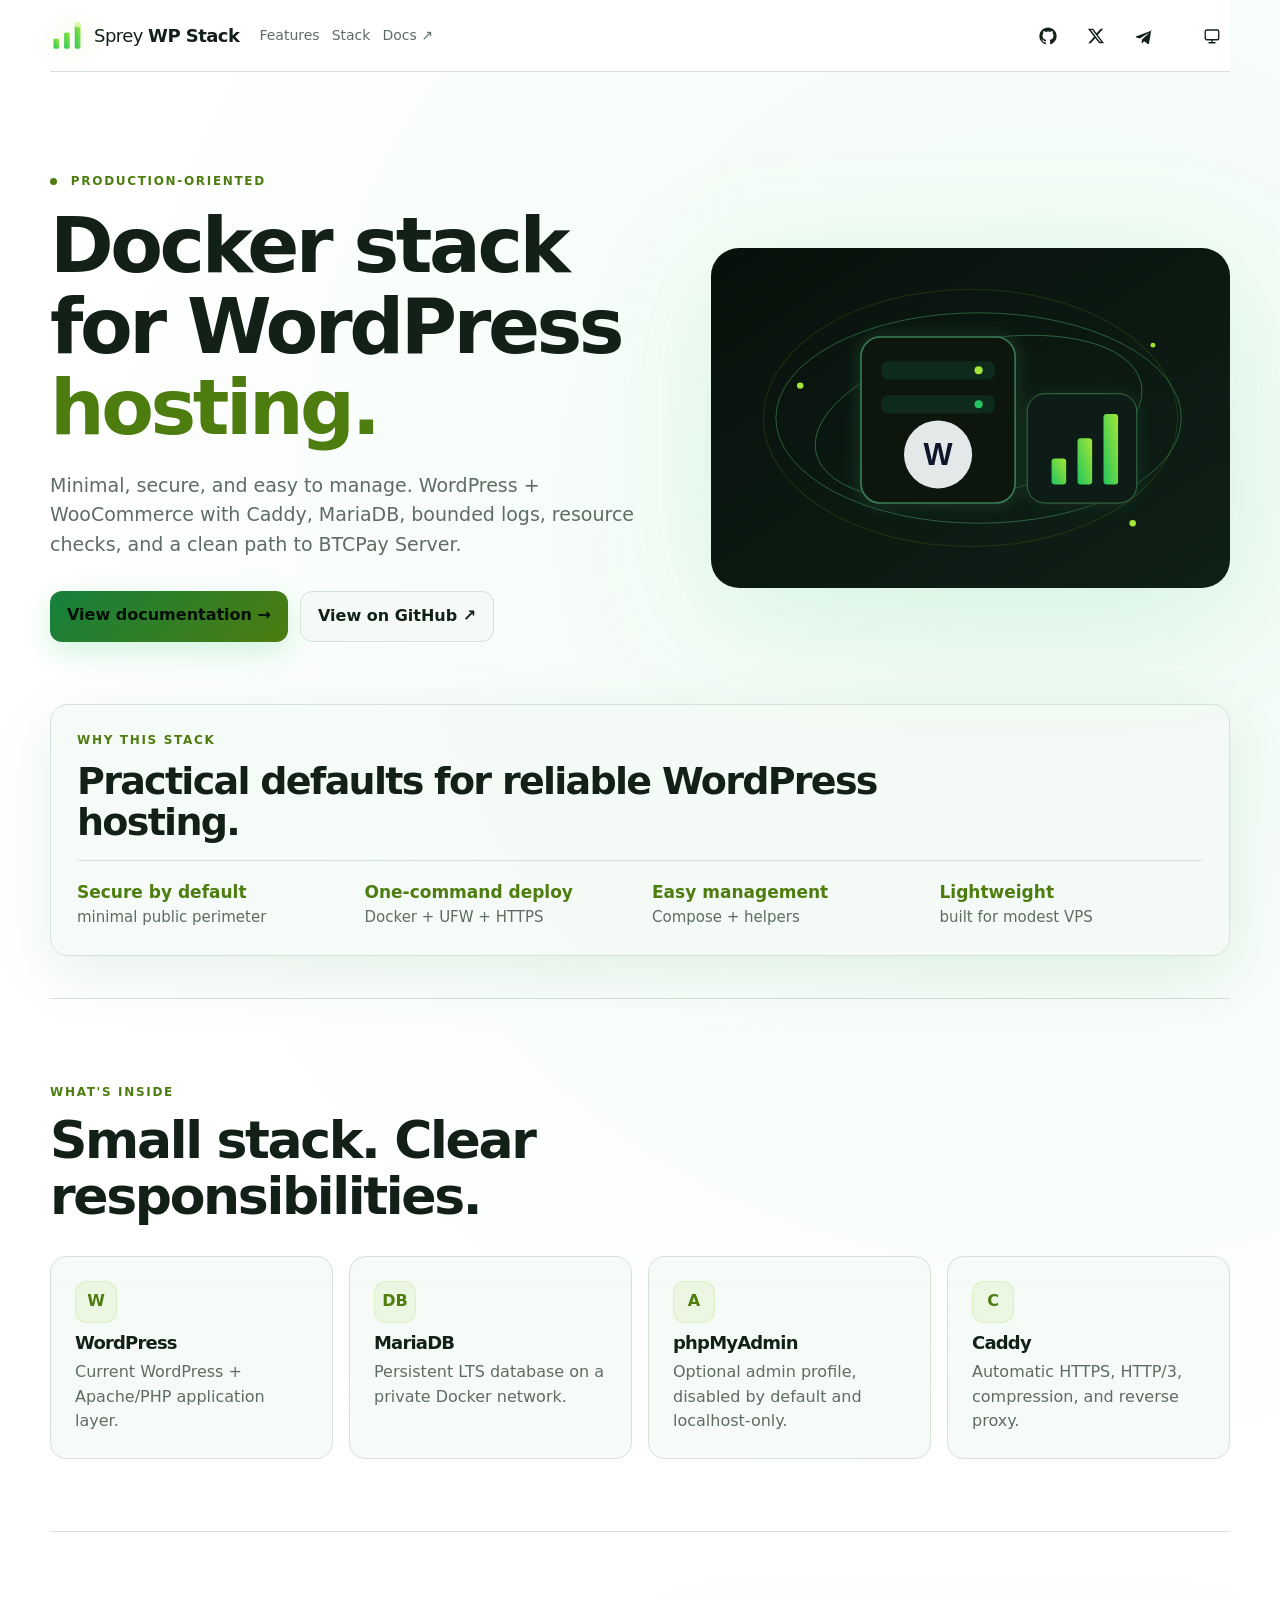
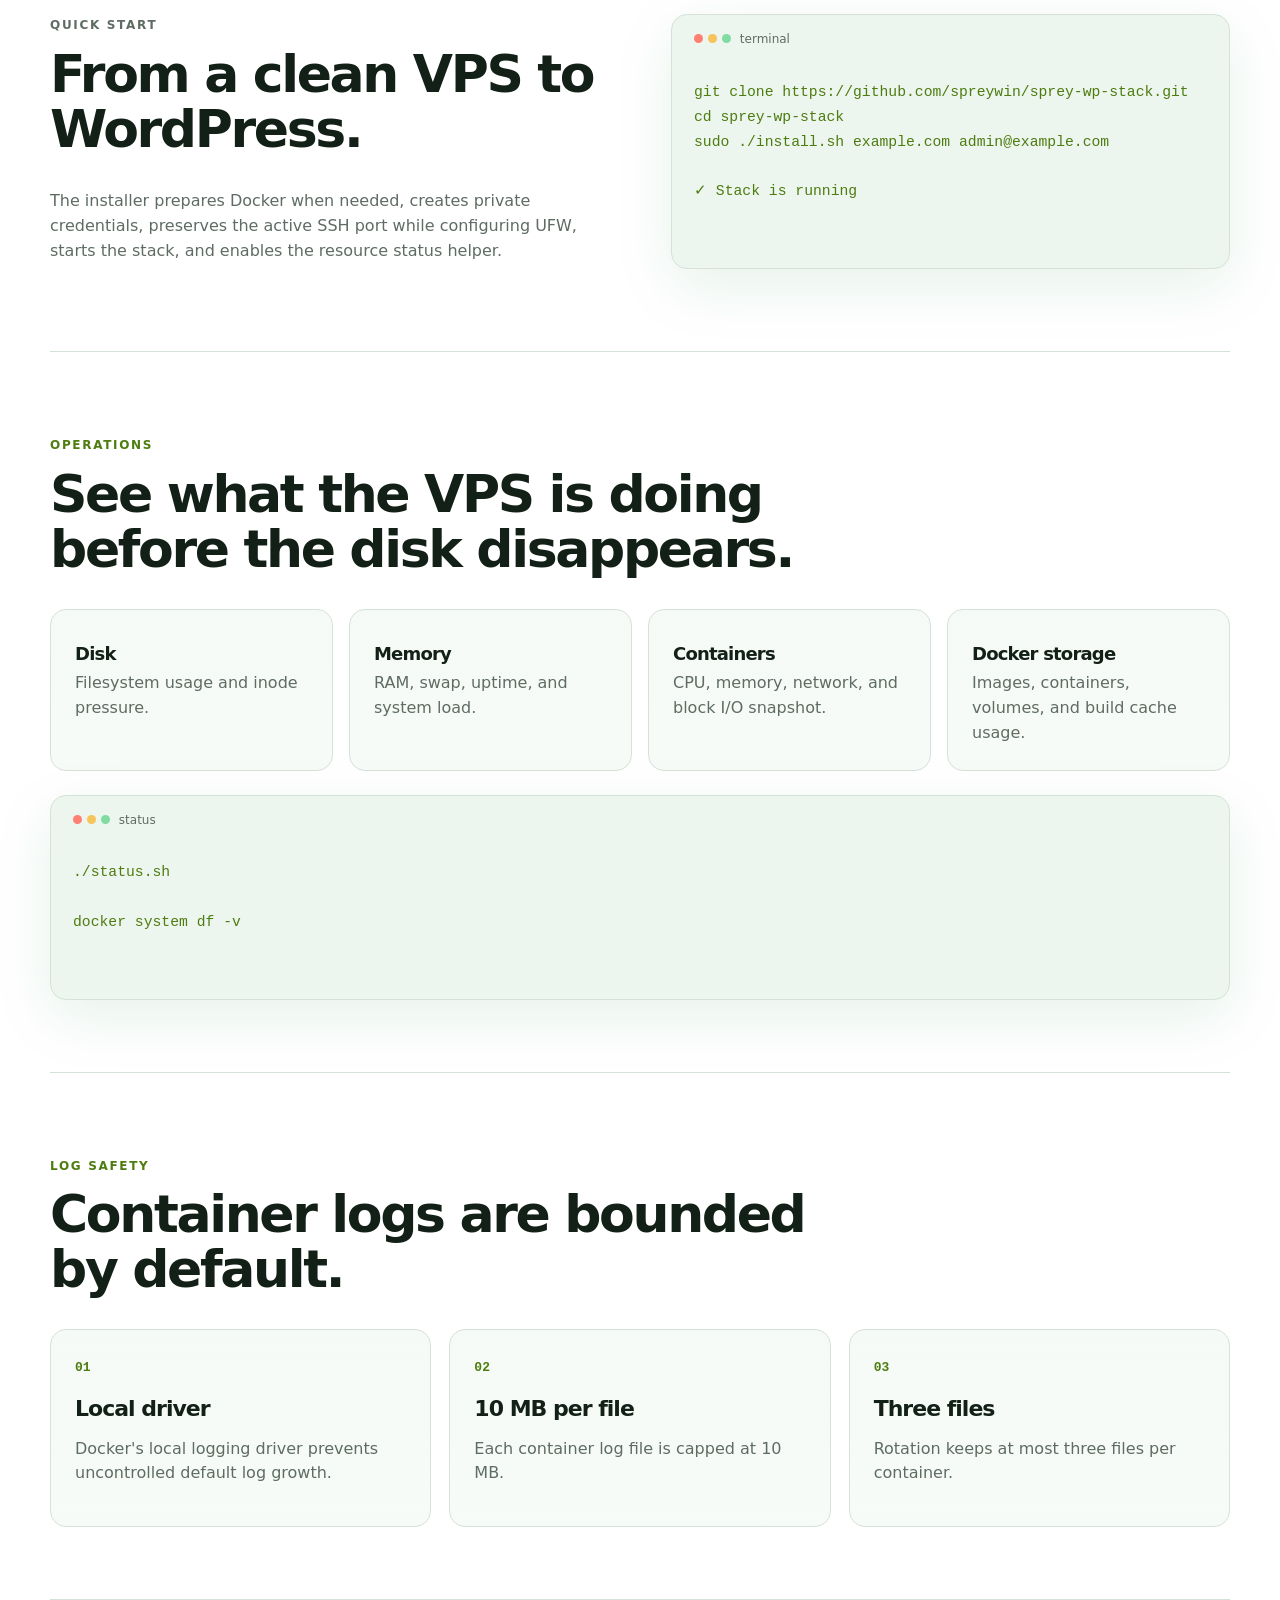
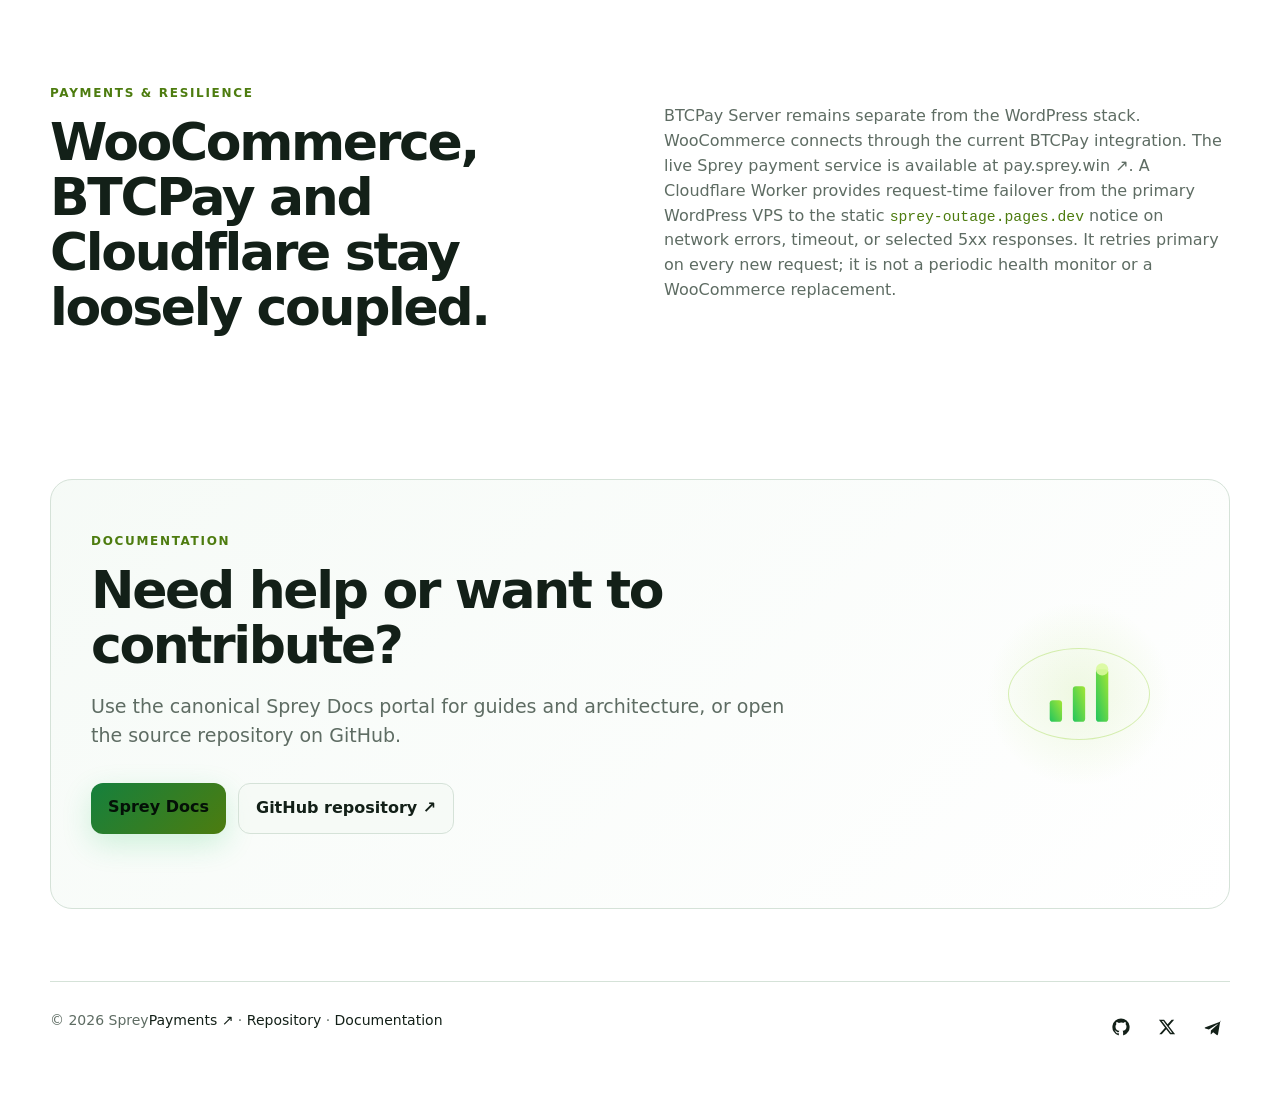
==== commit cf649100: "Align header control order" ====
--- a/docs/index.html
+++ b/docs/index.html
@@ -32,8 +32,8 @@
         <svg viewBox="0 0 24 24" aria-hidden="true"><path d="M21.944 2.506 18.77 21.49c-.239 1.34-.862 1.667-1.748 1.038l-4.833-3.564-2.333 2.244c-.258.258-.474.474-.973.474l.347-4.925 8.965-8.1c.39-.347-.085-.54-.605-.193L6.51 15.441l-4.77-1.492c-1.038-.324-1.057-1.038.216-1.536L20.603 5.23c.865-.324 1.622.193 1.341 1.276Z"/></svg>
       </a>
     </div>
+    <div class="gtranslate_wrapper tool-control" aria-label="Translate page"></div>
     <button class="tool-control theme-icon-button" type="button" data-theme-toggle data-theme="auto" aria-label="Theme: Auto" title="Theme: Auto"></button>
-    <div class="gtranslate_wrapper tool-control" aria-label="Translate page"></div>
   </div>
 </header>
 
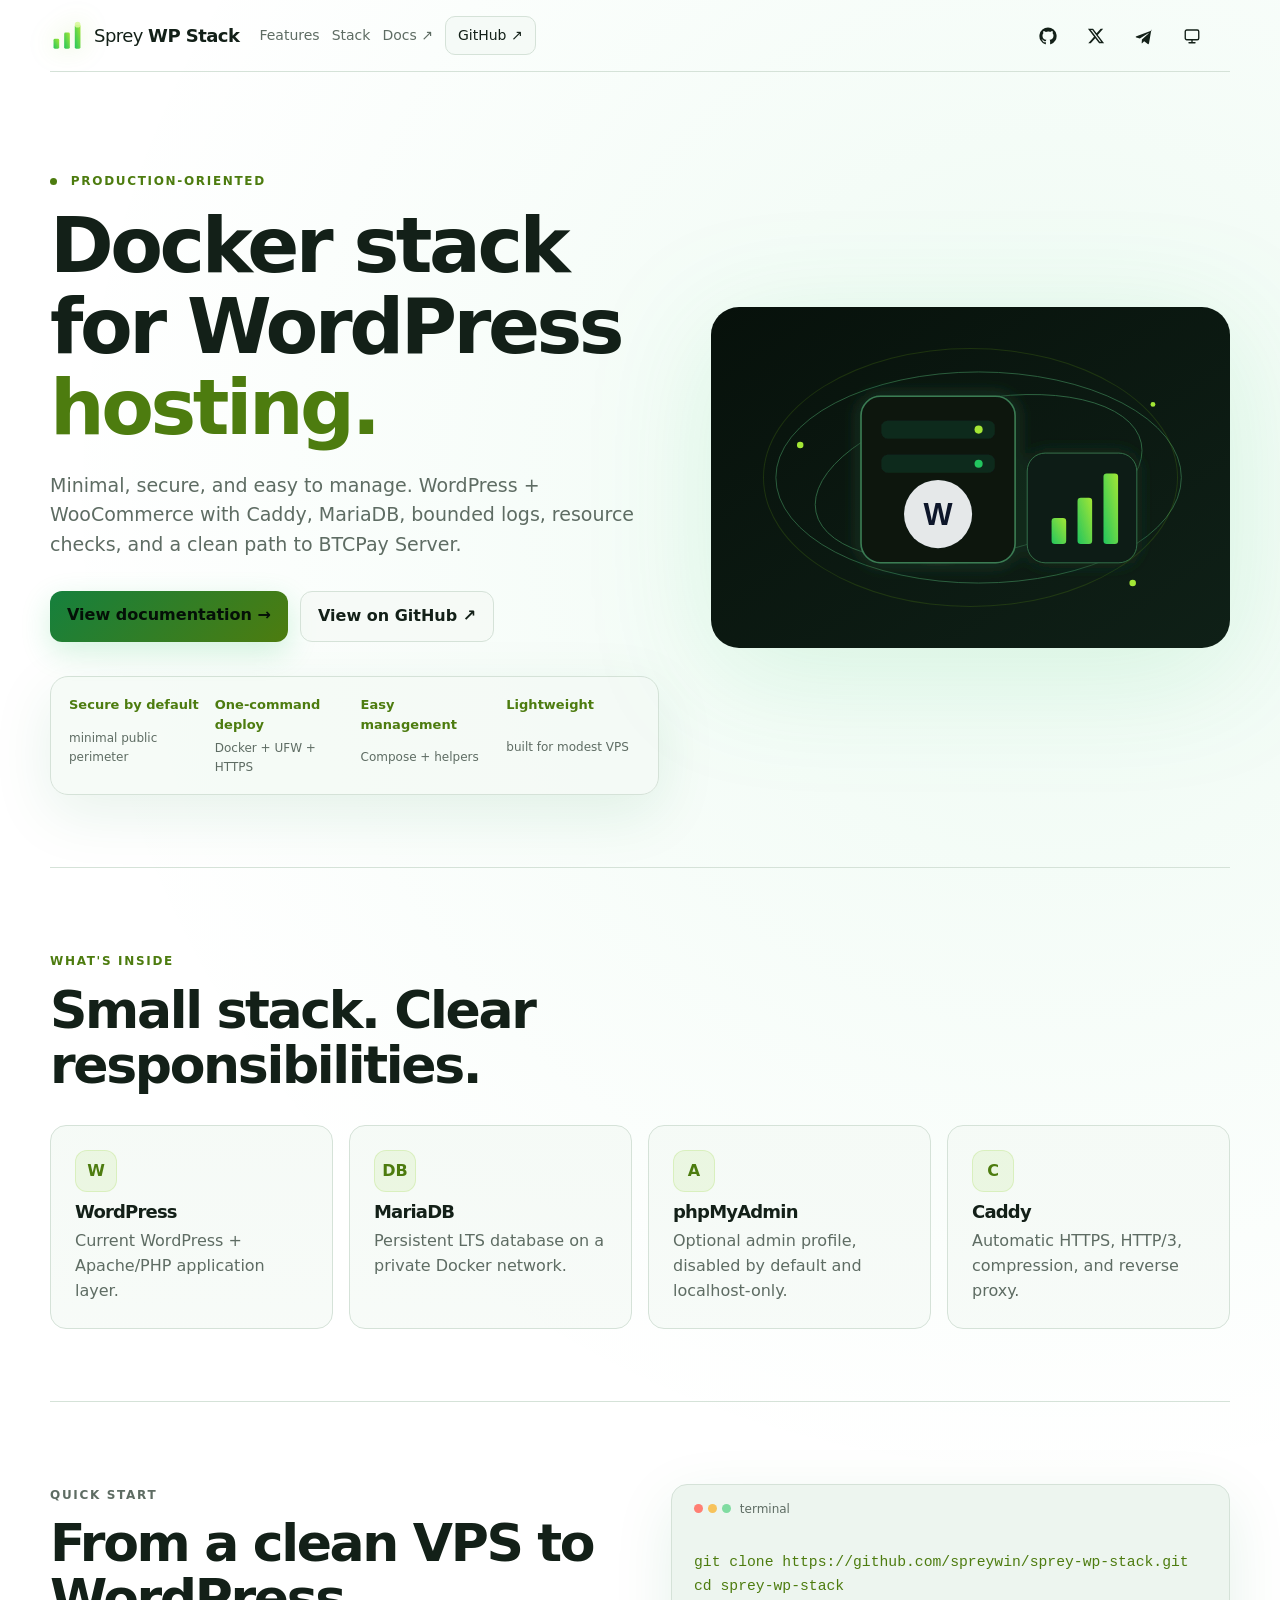
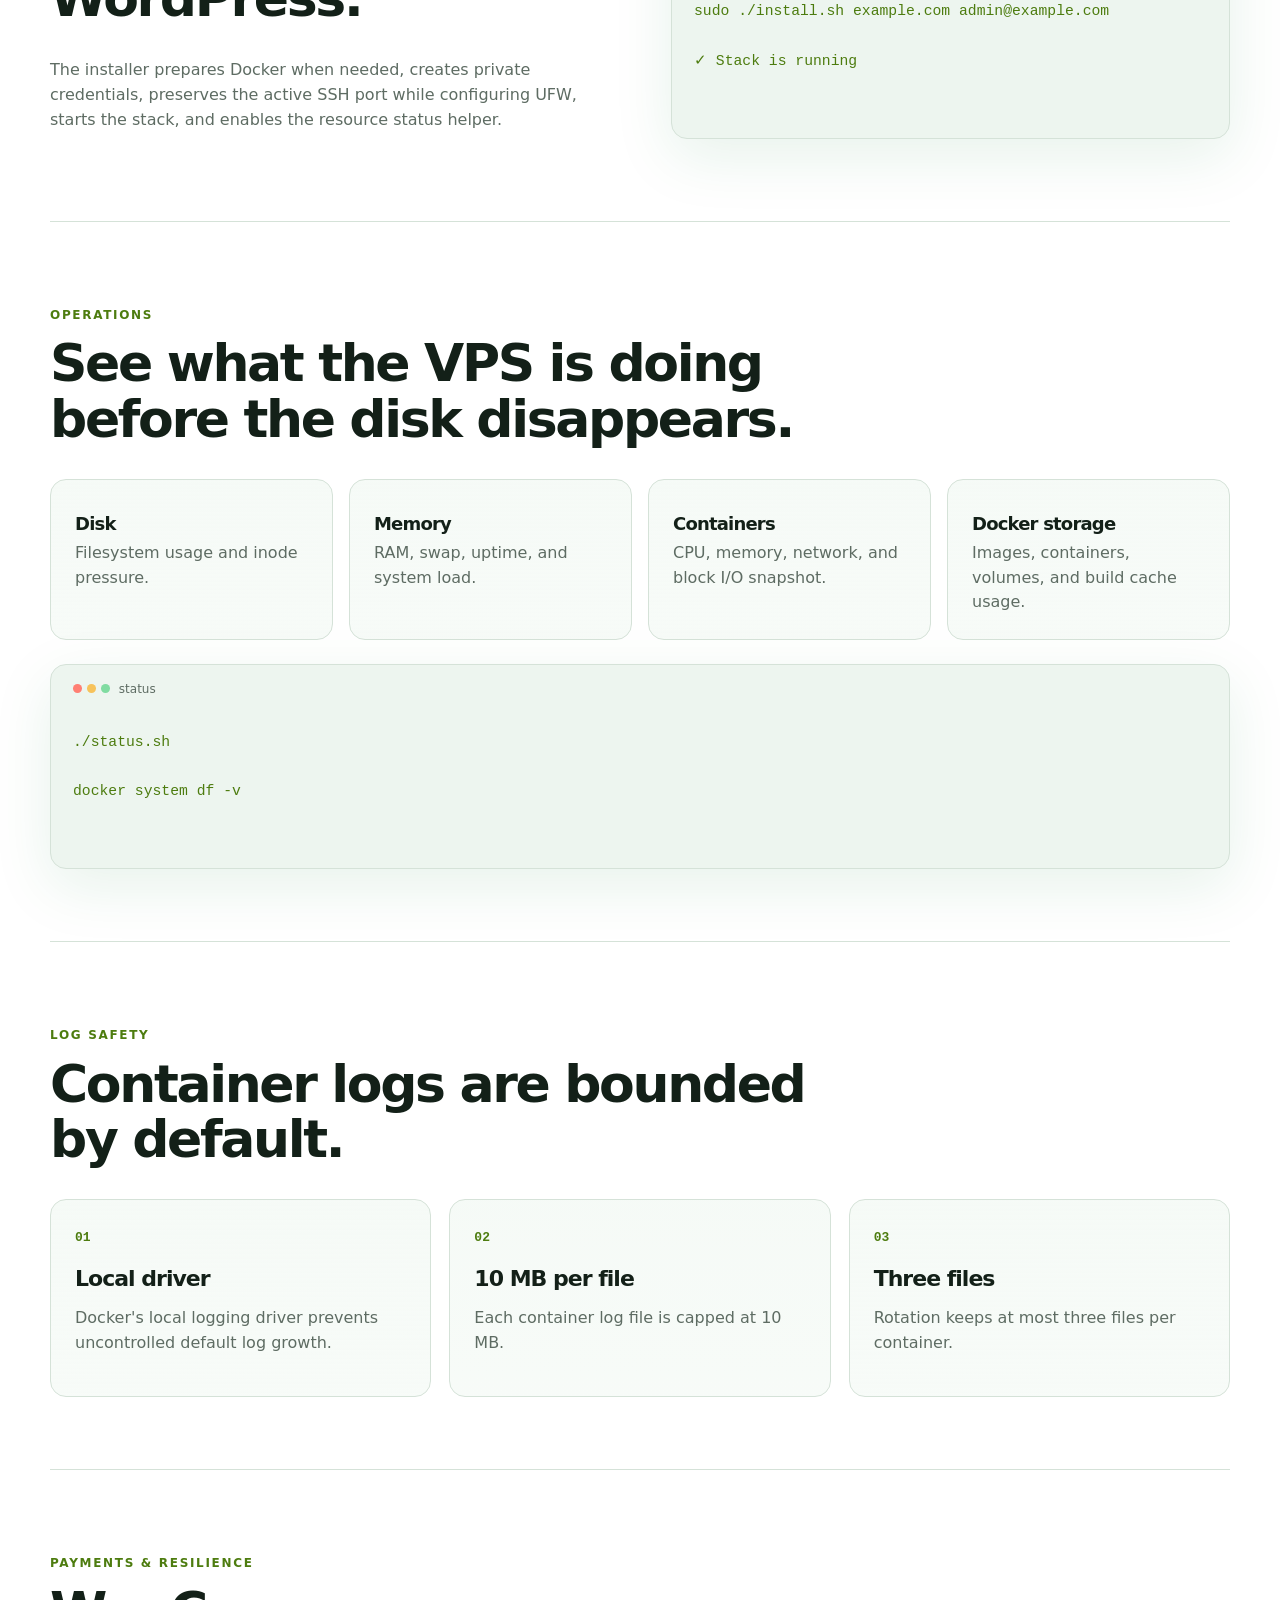
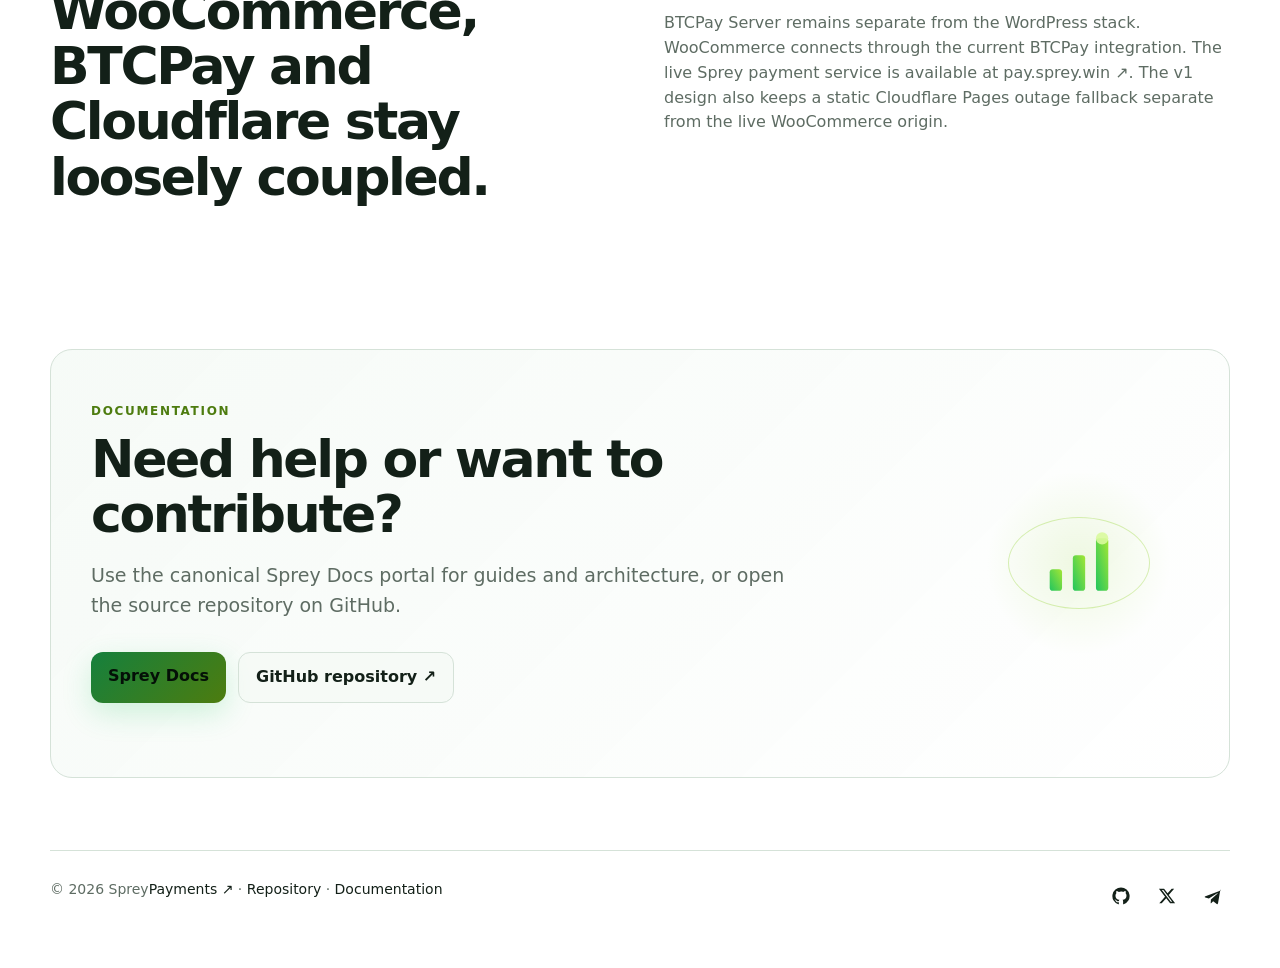
==== commit f5c40c36: "Restore WP Stack domain metadata" ====
--- a/docs/index.html
+++ b/docs/index.html
@@ -6,11 +6,10 @@
   <meta name="description" content="Sprey WP Stack — a lightweight production-oriented WordPress and WooCommerce stack with Caddy, MariaDB, BTCPay integration guidance, resource checks, and bounded Docker logs.">
   <meta name="theme-color" content="#07110b">
   <link rel="canonical" href="https://wp-stack.sprey.win/">
+  <link rel="icon" type="image/svg+xml" href="./favicon.svg">
   <title>Sprey WP Stack</title>
-  <link rel="stylesheet" href="./style.css?v=7bc943e1">
-  <link rel="stylesheet" href="./layout-fix.css?v=features-typography">
-  <link rel="stylesheet" href="./header.css?v=sticky-controls" data-sprey-header-style>
-  <script src="./site.js?v=static-header" defer></script>
+  <link rel="stylesheet" href="./style.css?v=62350b8e">
+  <script src="./site.js?v=de2112e3" defer></script>
 </head>
 <body>
 <header class="site-header">
@@ -19,21 +18,11 @@
     <a href="#features">Features</a>
     <a href="#stack">Stack</a>
     <a href="https://docs.sprey.win/">Docs ↗</a>
+    <a class="nav-github" href="https://github.com/spreywin/sprey-wp-stack" rel="noopener">GitHub ↗</a>
   </nav>
   <div class="header-tools">
-    <div class="social-links" aria-label="Sprey social links">
-      <a class="social-icon" href="https://github.com/spreywin" aria-label="Sprey on GitHub" title="Sprey on GitHub">
-        <svg viewBox="0 0 24 24" aria-hidden="true"><path d="M12 .7a11.5 11.5 0 0 0-3.64 22.41c.58.11.79-.25.79-.56v-2.22c-3.22.7-3.9-1.37-3.9-1.37-.53-1.34-1.29-1.7-1.29-1.7-1.05-.72.08-.71.08-.71 1.16.08 1.78 1.2 1.78 1.2 1.03 1.77 2.71 1.26 3.37.96.1-.75.4-1.26.73-1.55-2.57-.29-5.27-1.29-5.27-5.68 0-1.26.45-2.28 1.19-3.09-.12-.29-.52-1.47.11-3.05 0 0 .97-.31 3.16 1.18A10.94 10.94 0 0 1 12 6.13c.98 0 1.95.13 2.86.39 2.2-1.49 3.16-1.18 3.16-1.18.63 1.58.23 2.76.11 3.05.74.81 1.19 1.83 1.19 3.09 0 4.4-2.71 5.38-5.29 5.67.42.36.79 1.08.79 2.18v3.22c0 .31.21.68.8.56A11.5 11.5 0 0 0 12 .7Z"/></svg>
-      </a>
-      <a class="social-icon" href="https://x.com/SpreyWin" aria-label="Sprey on X" title="Sprey on X">
-        <svg viewBox="0 0 24 24" aria-hidden="true"><path d="M18.244 2.25h3.308l-7.227 8.26 8.502 11.24H16.17l-5.214-6.817L4.99 21.75H1.68l7.73-8.835L1.254 2.25H8.08l4.713 6.231 5.451-6.231Zm-1.161 17.52h1.833L7.084 4.126H5.117L17.083 19.77Z"/></svg>
-      </a>
-      <a class="social-icon" href="https://t.me/SpreyWin" aria-label="Sprey on Telegram" title="Sprey on Telegram">
-        <svg viewBox="0 0 24 24" aria-hidden="true"><path d="M21.944 2.506 18.77 21.49c-.239 1.34-.862 1.667-1.748 1.038l-4.833-3.564-2.333 2.244c-.258.258-.474.474-.973.474l.347-4.925 8.965-8.1c.39-.347-.085-.54-.605-.193L6.51 15.441l-4.77-1.492c-1.038-.324-1.057-1.038.216-1.536L20.603 5.23c.865-.324 1.622.193 1.341 1.276Z"/></svg>
-      </a>
-    </div>
+    <button class="tool-control" type="button" data-theme-toggle data-theme="auto">Theme: Auto</button>
     <div class="gtranslate_wrapper tool-control" aria-label="Translate page"></div>
-    <button class="tool-control theme-icon-button" type="button" data-theme-toggle data-theme="auto" aria-label="Theme: Auto" title="Theme: Auto"></button>
   </div>
 </header>
 
@@ -47,18 +36,14 @@
         <a class="button primary" href="https://docs.sprey.win/stacks/wp-stack/">View documentation →</a>
         <a class="button secondary" href="https://github.com/spreywin/sprey-wp-stack">View on GitHub ↗</a>
       </div>
+      <div class="feature-strip" id="features">
+        <div><b>Secure by default</b><span>minimal public perimeter</span></div>
+        <div><b>One-command deploy</b><span>Docker + UFW + HTTPS</span></div>
+        <div><b>Easy management</b><span>Compose + helpers</span></div>
+        <div><b>Lightweight</b><span>built for modest VPS</span></div>
+      </div>
     </div>
     <div class="hero-art" role="img" aria-label="WordPress stack illustration"><img src="./hero-stack.svg" alt=""></div>
-    <div class="feature-strip" id="features">
-      <div class="feature-heading">
-        <p class="eyebrow">WHY THIS STACK</p>
-        <h2>Practical defaults for reliable WordPress hosting.</h2>
-      </div>
-      <div><b>Secure by default</b><span>minimal public perimeter</span></div>
-      <div><b>One-command deploy</b><span>Docker + UFW + HTTPS</span></div>
-      <div><b>Easy management</b><span>Compose + helpers</span></div>
-      <div><b>Lightweight</b><span>built for modest VPS</span></div>
-    </div>
   </section>
 
   <section id="stack" class="section">
@@ -90,7 +75,7 @@
 
   <section class="section"><p class="eyebrow">LOG SAFETY</p><h2>Container logs are bounded by default.</h2><div class="cards"><article><span class="card-number">01</span><h3>Local driver</h3><p>Docker's local logging driver prevents uncontrolled default log growth.</p></article><article><span class="card-number">02</span><h3>10 MB per file</h3><p>Each container log file is capped at 10 MB.</p></article><article><span class="card-number">03</span><h3>Three files</h3><p>Rotation keeps at most three files per container.</p></article></div></section>
 
-  <section class="section cloudflare"><div><p class="eyebrow">PAYMENTS & RESILIENCE</p><h2>WooCommerce, BTCPay and Cloudflare stay loosely coupled.</h2></div><p>BTCPay Server remains separate from the WordPress stack. WooCommerce connects through the current BTCPay integration. The live Sprey payment service is available at <a href="https://pay.sprey.win/" target="_blank" rel="noopener noreferrer">pay.sprey.win ↗</a>. A Cloudflare Worker provides request-time failover from the primary WordPress VPS to the static <code>sprey-outage.pages.dev</code> notice on network errors, timeout, or selected 5xx responses. It retries primary on every new request; it is not a periodic health monitor or a WooCommerce replacement.</p></section>
+  <section class="section cloudflare"><div><p class="eyebrow">PAYMENTS & RESILIENCE</p><h2>WooCommerce, BTCPay and Cloudflare stay loosely coupled.</h2></div><p>BTCPay Server remains separate from the WordPress stack. WooCommerce connects through the current BTCPay integration. The live Sprey payment service is available at <a href="https://pay.sprey.win/">pay.sprey.win ↗</a>. The v1 design also keeps a static Cloudflare Pages outage fallback separate from the live WooCommerce origin.</p></section>
 
   <section class="section contribute"><div><p class="eyebrow">DOCUMENTATION</p><h2>Need help or want to contribute?</h2><p class="lead">Use the canonical Sprey Docs portal for guides and architecture, or open the source repository on GitHub.</p><div class="hero-actions"><a class="button primary" href="https://docs.sprey.win/">Sprey Docs</a><a class="button secondary" href="https://github.com/spreywin/sprey-wp-stack">GitHub repository ↗</a></div></div><div class="mini-orbit" aria-hidden="true"><img src="./brand.svg" alt=""></div></section>
 </main>
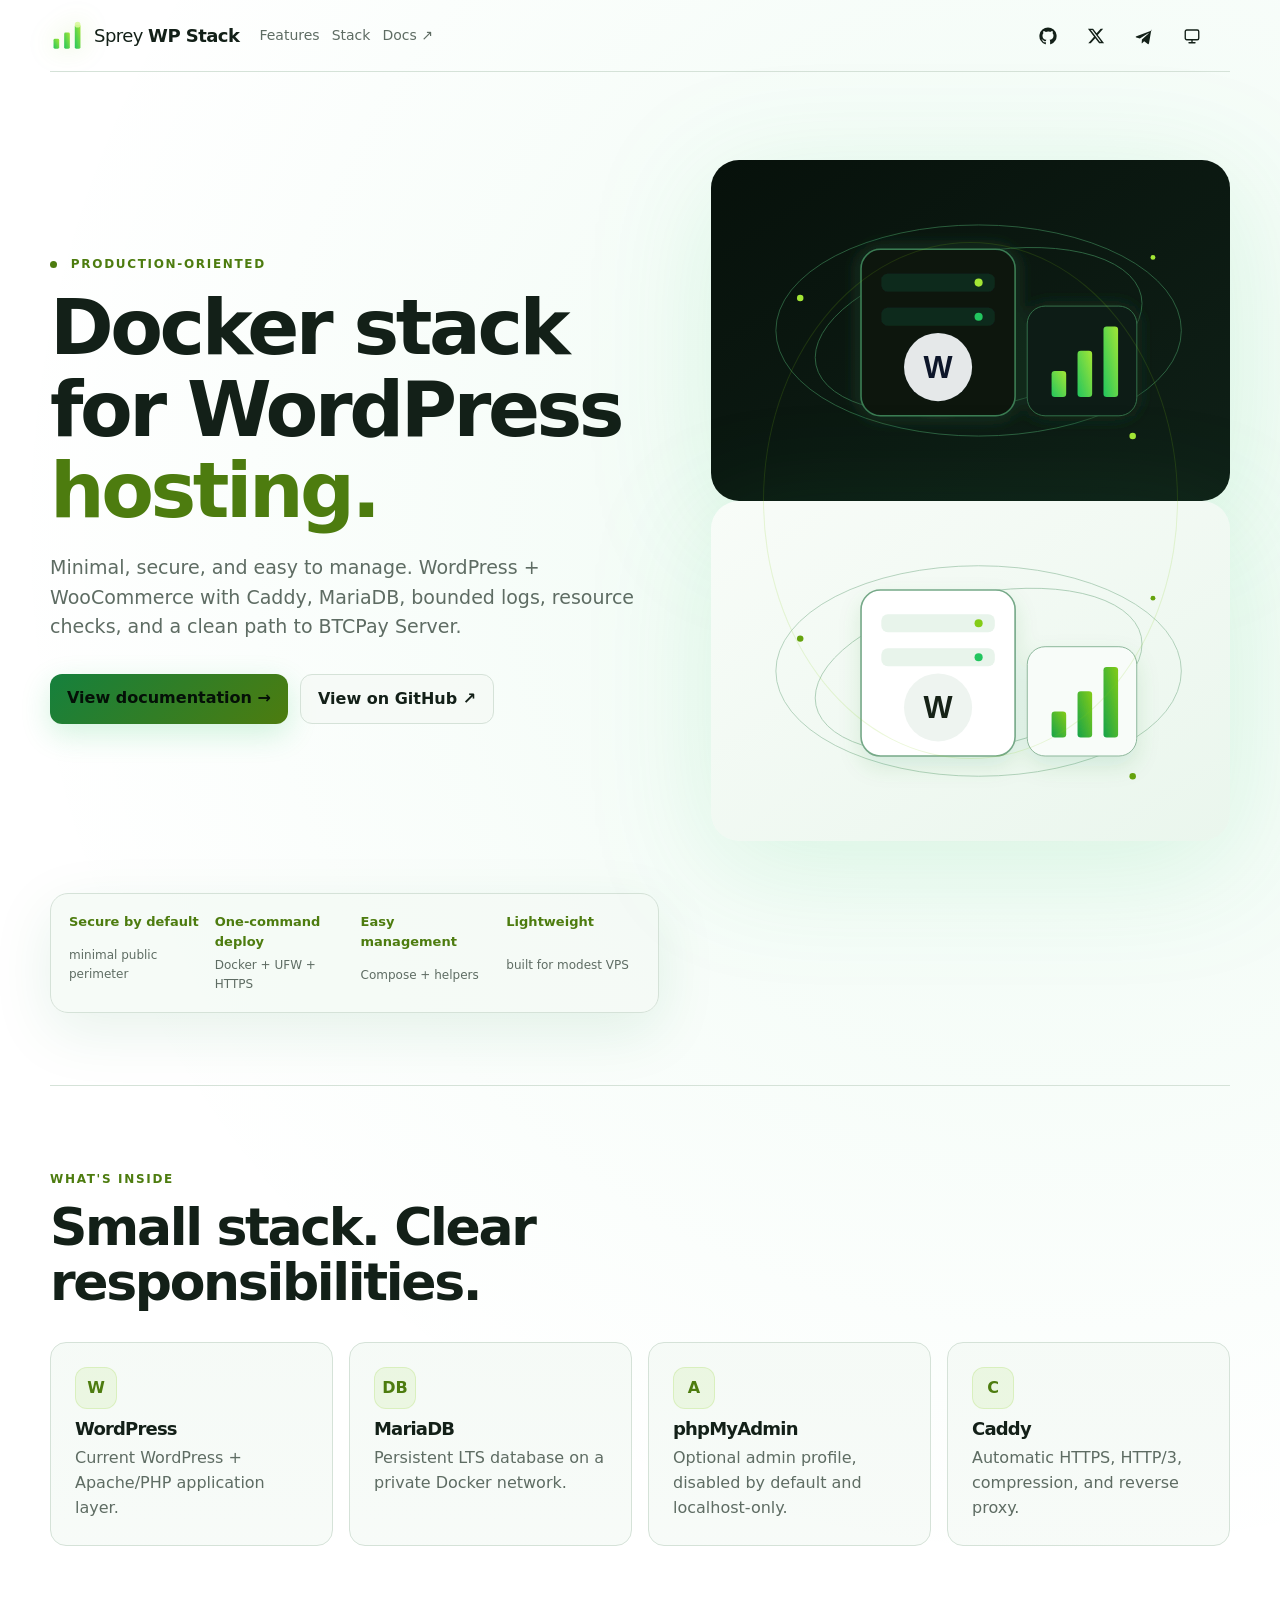
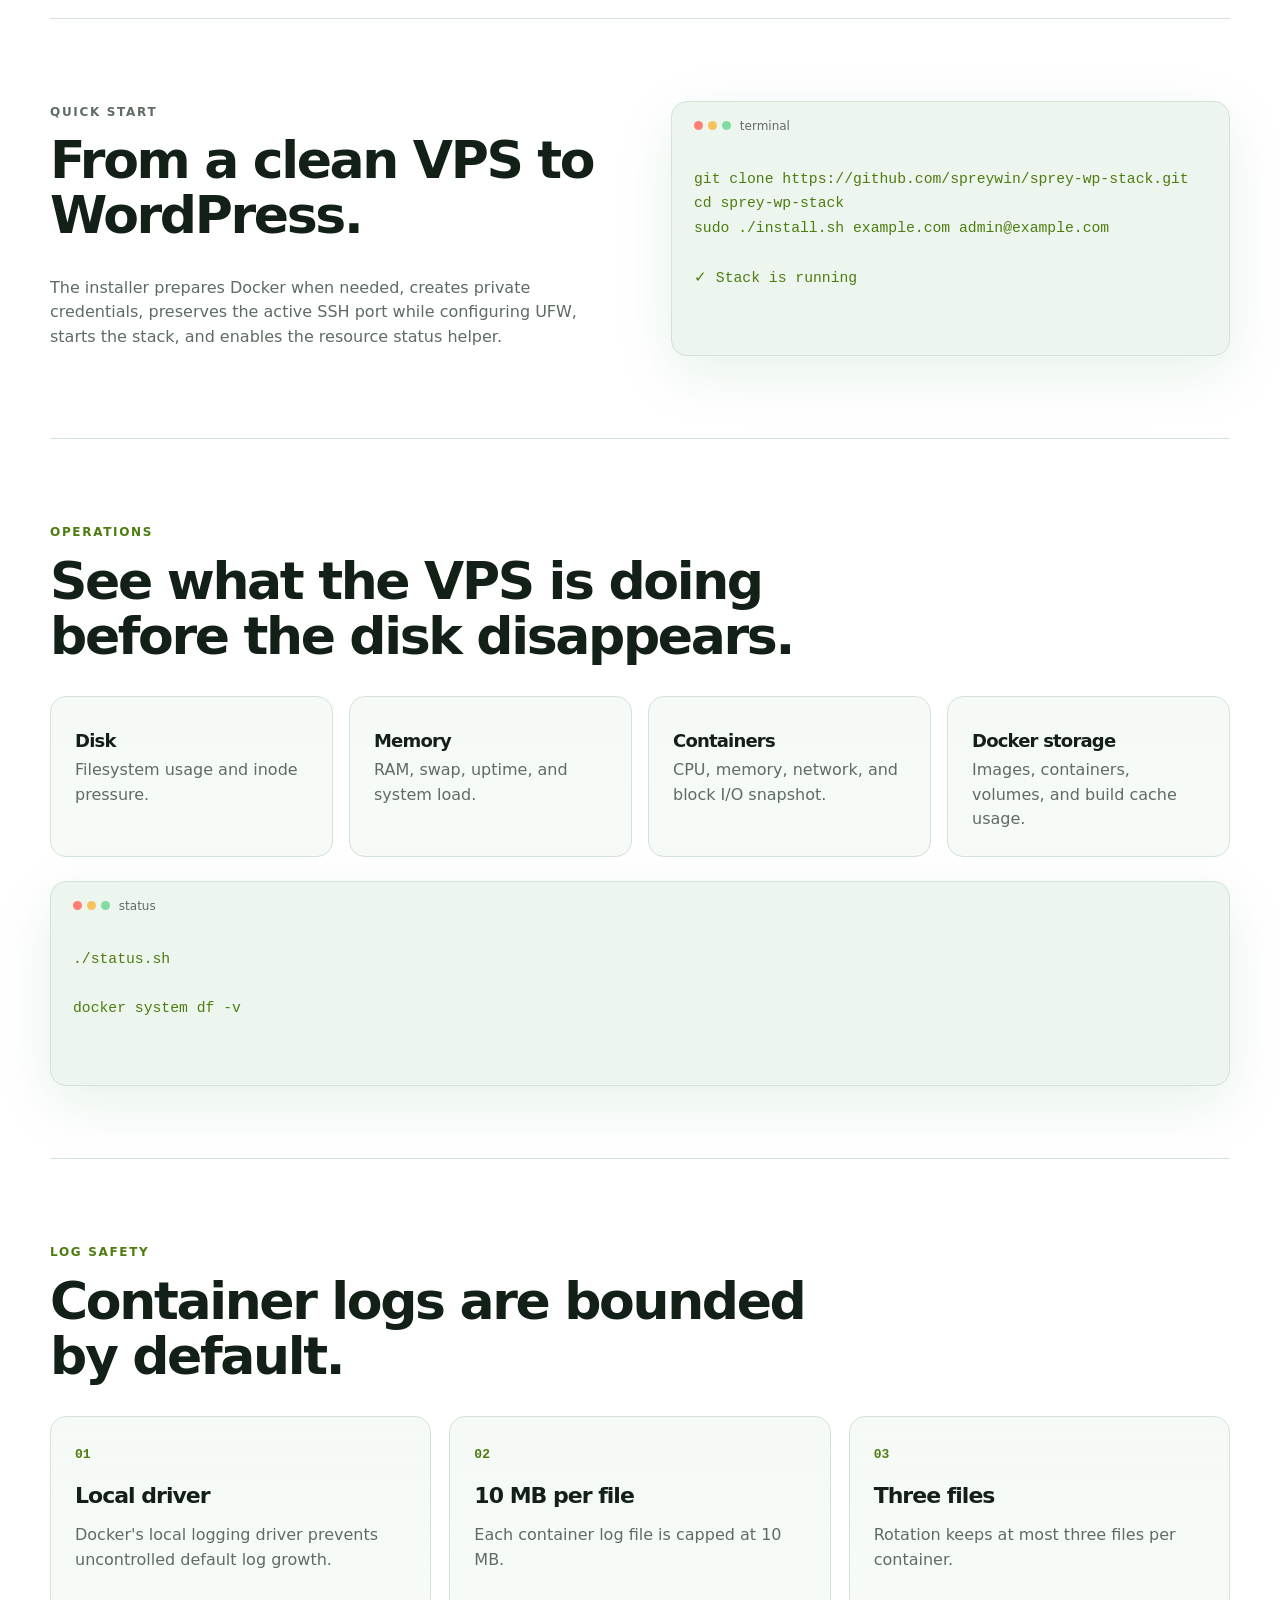
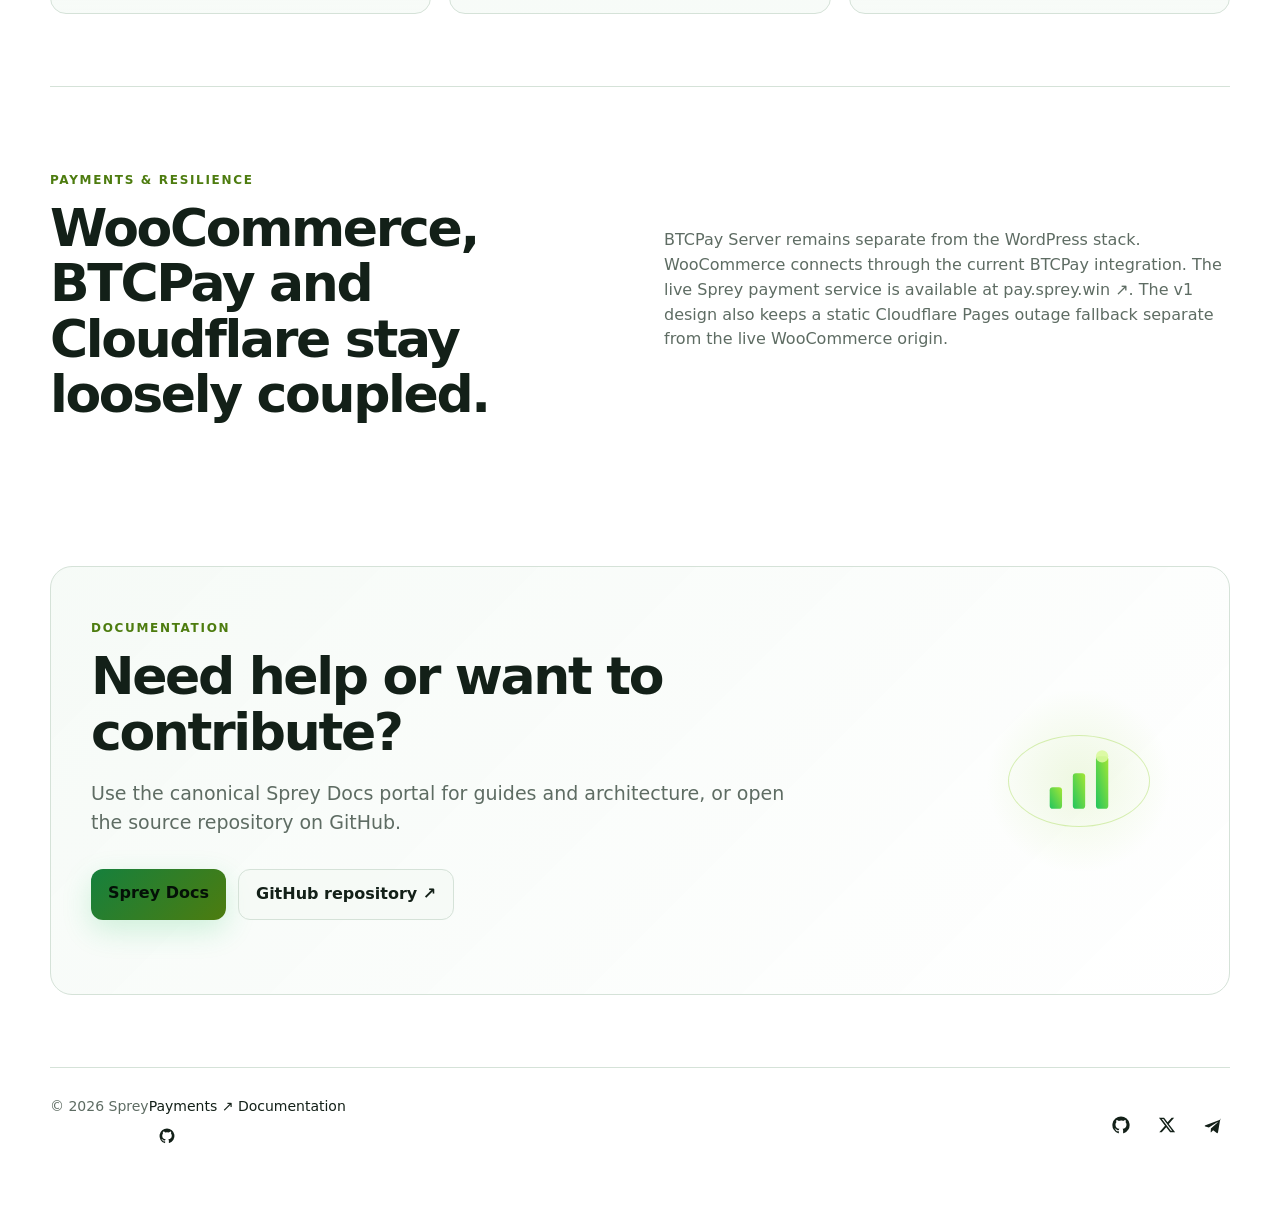
==== commit 8c11b8ed: "Refine landing controls and hero layout" ====
--- a/docs/index.html
+++ b/docs/index.html
@@ -8,8 +8,8 @@
   <link rel="canonical" href="https://wp-stack.sprey.win/">
   <link rel="icon" type="image/svg+xml" href="./favicon.svg">
   <title>Sprey WP Stack</title>
-  <link rel="stylesheet" href="./style.css?v=62350b8e">
-  <script src="./site.js?v=de2112e3" defer></script>
+  <link rel="stylesheet" href="./style.css?v=20260909a">
+  <script src="./site.js?v=20260909a" defer></script>
 </head>
 <body>
 <header class="site-header">
@@ -18,10 +18,9 @@
     <a href="#features">Features</a>
     <a href="#stack">Stack</a>
     <a href="https://docs.sprey.win/">Docs ↗</a>
-    <a class="nav-github" href="https://github.com/spreywin/sprey-wp-stack" rel="noopener">GitHub ↗</a>
   </nav>
   <div class="header-tools">
-    <button class="tool-control" type="button" data-theme-toggle data-theme="auto">Theme: Auto</button>
+    <button class="tool-control theme-control" type="button" data-theme-toggle data-theme="auto" aria-label="Theme: Auto" title="Theme: Auto"><svg viewBox="0 0 24 24" aria-hidden="true"><rect x="4" y="5" width="16" height="11" rx="2"/><path d="M9 20h6M12 16v4"/></svg></button>
     <div class="gtranslate_wrapper tool-control" aria-label="Translate page"></div>
   </div>
 </header>
@@ -36,14 +35,17 @@
         <a class="button primary" href="https://docs.sprey.win/stacks/wp-stack/">View documentation →</a>
         <a class="button secondary" href="https://github.com/spreywin/sprey-wp-stack">View on GitHub ↗</a>
       </div>
-      <div class="feature-strip" id="features">
-        <div><b>Secure by default</b><span>minimal public perimeter</span></div>
-        <div><b>One-command deploy</b><span>Docker + UFW + HTTPS</span></div>
-        <div><b>Easy management</b><span>Compose + helpers</span></div>
-        <div><b>Lightweight</b><span>built for modest VPS</span></div>
-      </div>
     </div>
-    <div class="hero-art" role="img" aria-label="WordPress stack illustration"><img src="./hero-stack.svg" alt=""></div>
+    <div class="hero-art" role="img" aria-label="WordPress stack illustration">
+      <img class="hero-image hero-image-dark" src="./hero-stack.svg" alt="">
+      <img class="hero-image hero-image-light" src="./hero-stack-light.svg" alt="">
+    </div>
+    <div class="feature-strip" id="features">
+      <div><b>Secure by default</b><span>minimal public perimeter</span></div>
+      <div><b>One-command deploy</b><span>Docker + UFW + HTTPS</span></div>
+      <div><b>Easy management</b><span>Compose + helpers</span></div>
+      <div><b>Lightweight</b><span>built for modest VPS</span></div>
+    </div>
   </section>
 
   <section id="stack" class="section">
@@ -79,6 +81,15 @@
 
   <section class="section contribute"><div><p class="eyebrow">DOCUMENTATION</p><h2>Need help or want to contribute?</h2><p class="lead">Use the canonical Sprey Docs portal for guides and architecture, or open the source repository on GitHub.</p><div class="hero-actions"><a class="button primary" href="https://docs.sprey.win/">Sprey Docs</a><a class="button secondary" href="https://github.com/spreywin/sprey-wp-stack">GitHub repository ↗</a></div></div><div class="mini-orbit" aria-hidden="true"><img src="./brand.svg" alt=""></div></section>
 </main>
-<footer><span>© 2026 Sprey</span><span><a href="https://pay.sprey.win/">Payments ↗</a> · <a href="https://github.com/spreywin/sprey-wp-stack">Repository</a> · <a href="https://docs.sprey.win/">Documentation</a></span></footer>
+<footer>
+  <span>© 2026 Sprey</span>
+  <div class="footer-links">
+    <a href="https://pay.sprey.win/">Payments ↗</a>
+    <a href="https://docs.sprey.win/">Documentation</a>
+    <span class="footer-socials">
+      <a class="social-icon" href="https://github.com/spreywin/sprey-wp-stack" aria-label="GitHub repository" title="GitHub"><svg viewBox="0 0 24 24" aria-hidden="true"><path d="M12 2a10 10 0 0 0-3.16 19.49c.5.09.68-.22.68-.48v-1.86c-2.78.6-3.37-1.18-3.37-1.18-.45-1.16-1.11-1.47-1.11-1.47-.91-.62.07-.61.07-.61 1 .07 1.53 1.03 1.53 1.03.9 1.53 2.35 1.09 2.92.83.09-.65.35-1.09.64-1.34-2.22-.25-4.56-1.11-4.56-4.94 0-1.09.39-1.98 1.03-2.68-.1-.25-.45-1.27.1-2.64 0 0 .84-.27 2.75 1.02A9.56 9.56 0 0 1 12 6.84a9.6 9.6 0 0 1 2.5.34c1.91-1.3 2.75-1.02 2.75-1.02.55 1.37.2 2.39.1 2.64.64.7 1.03 1.59 1.03 2.68 0 3.84-2.34 4.69-4.57 4.94.36.31.68.92.68 1.86V21c0 .27.18.58.69.48A10 10 0 0 0 12 2Z"/></svg></a>
+    </span>
+  </div>
+</footer>
 </body>
 </html>
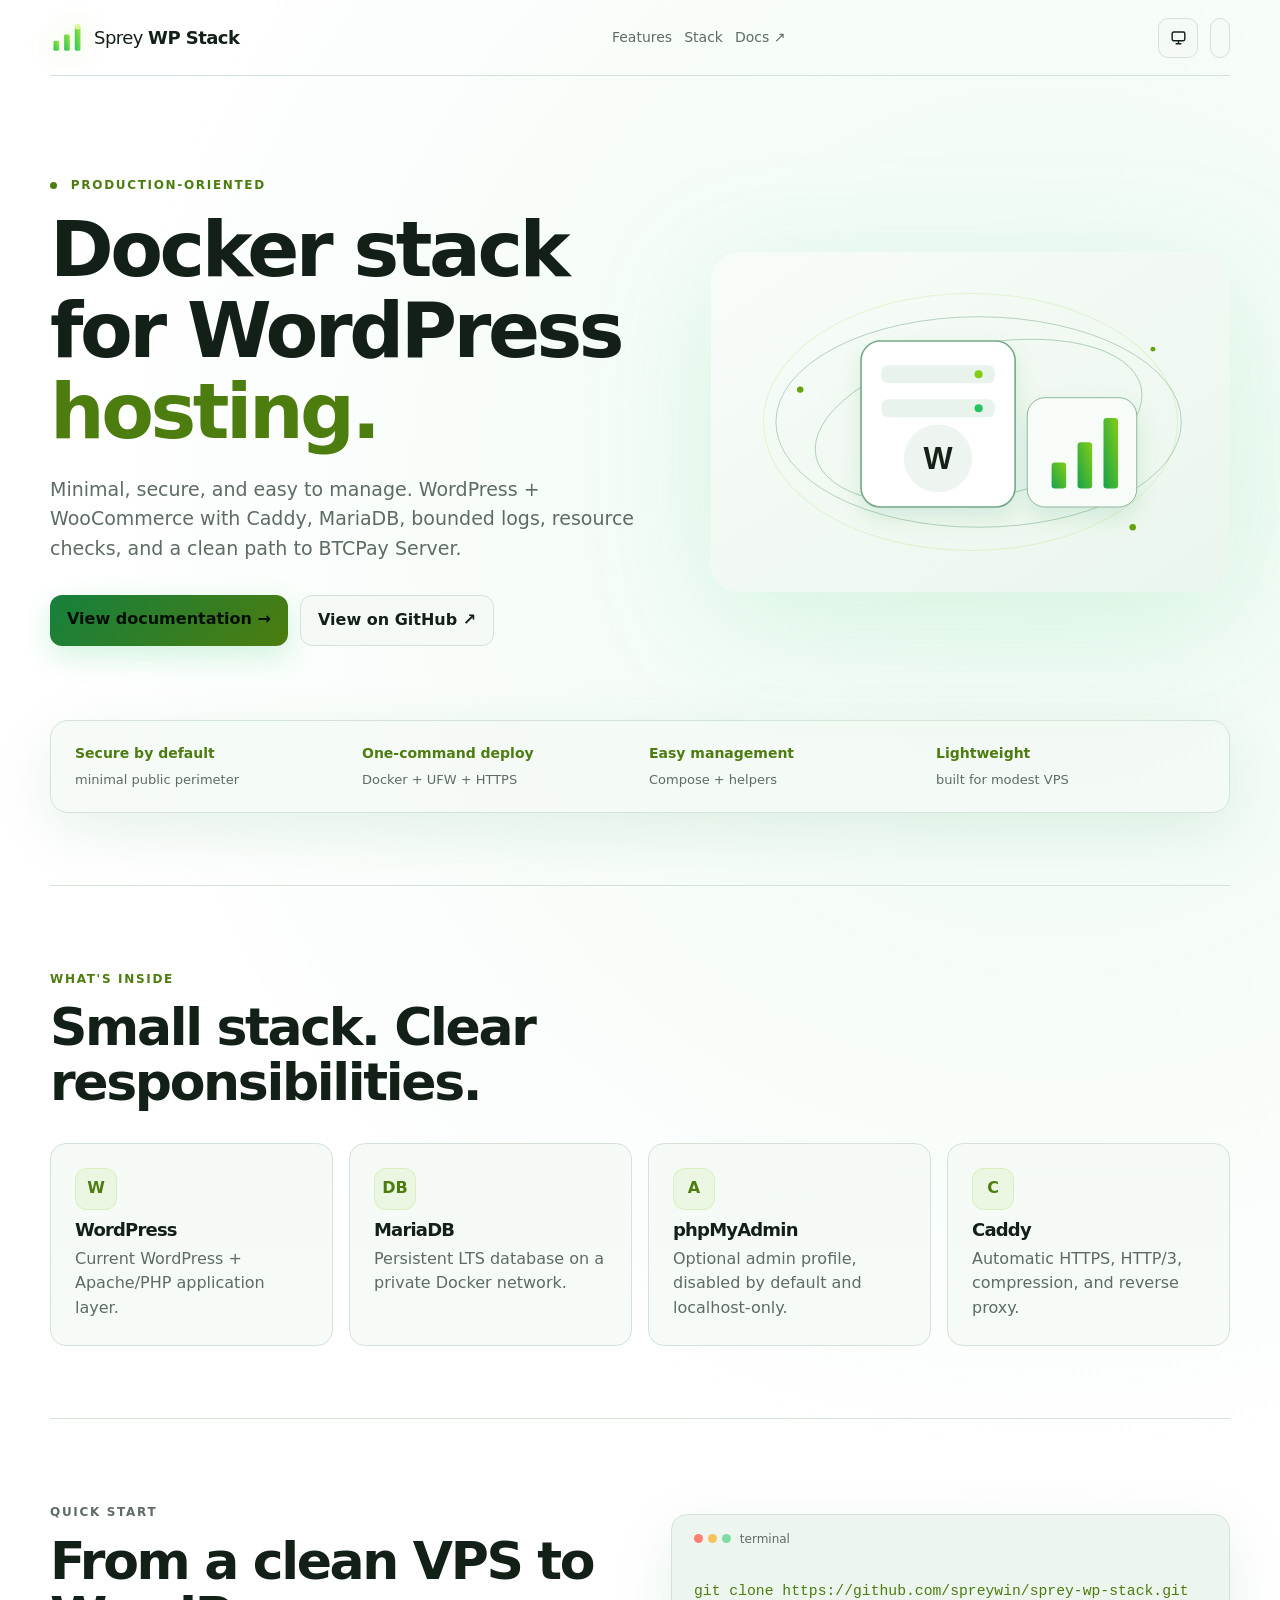
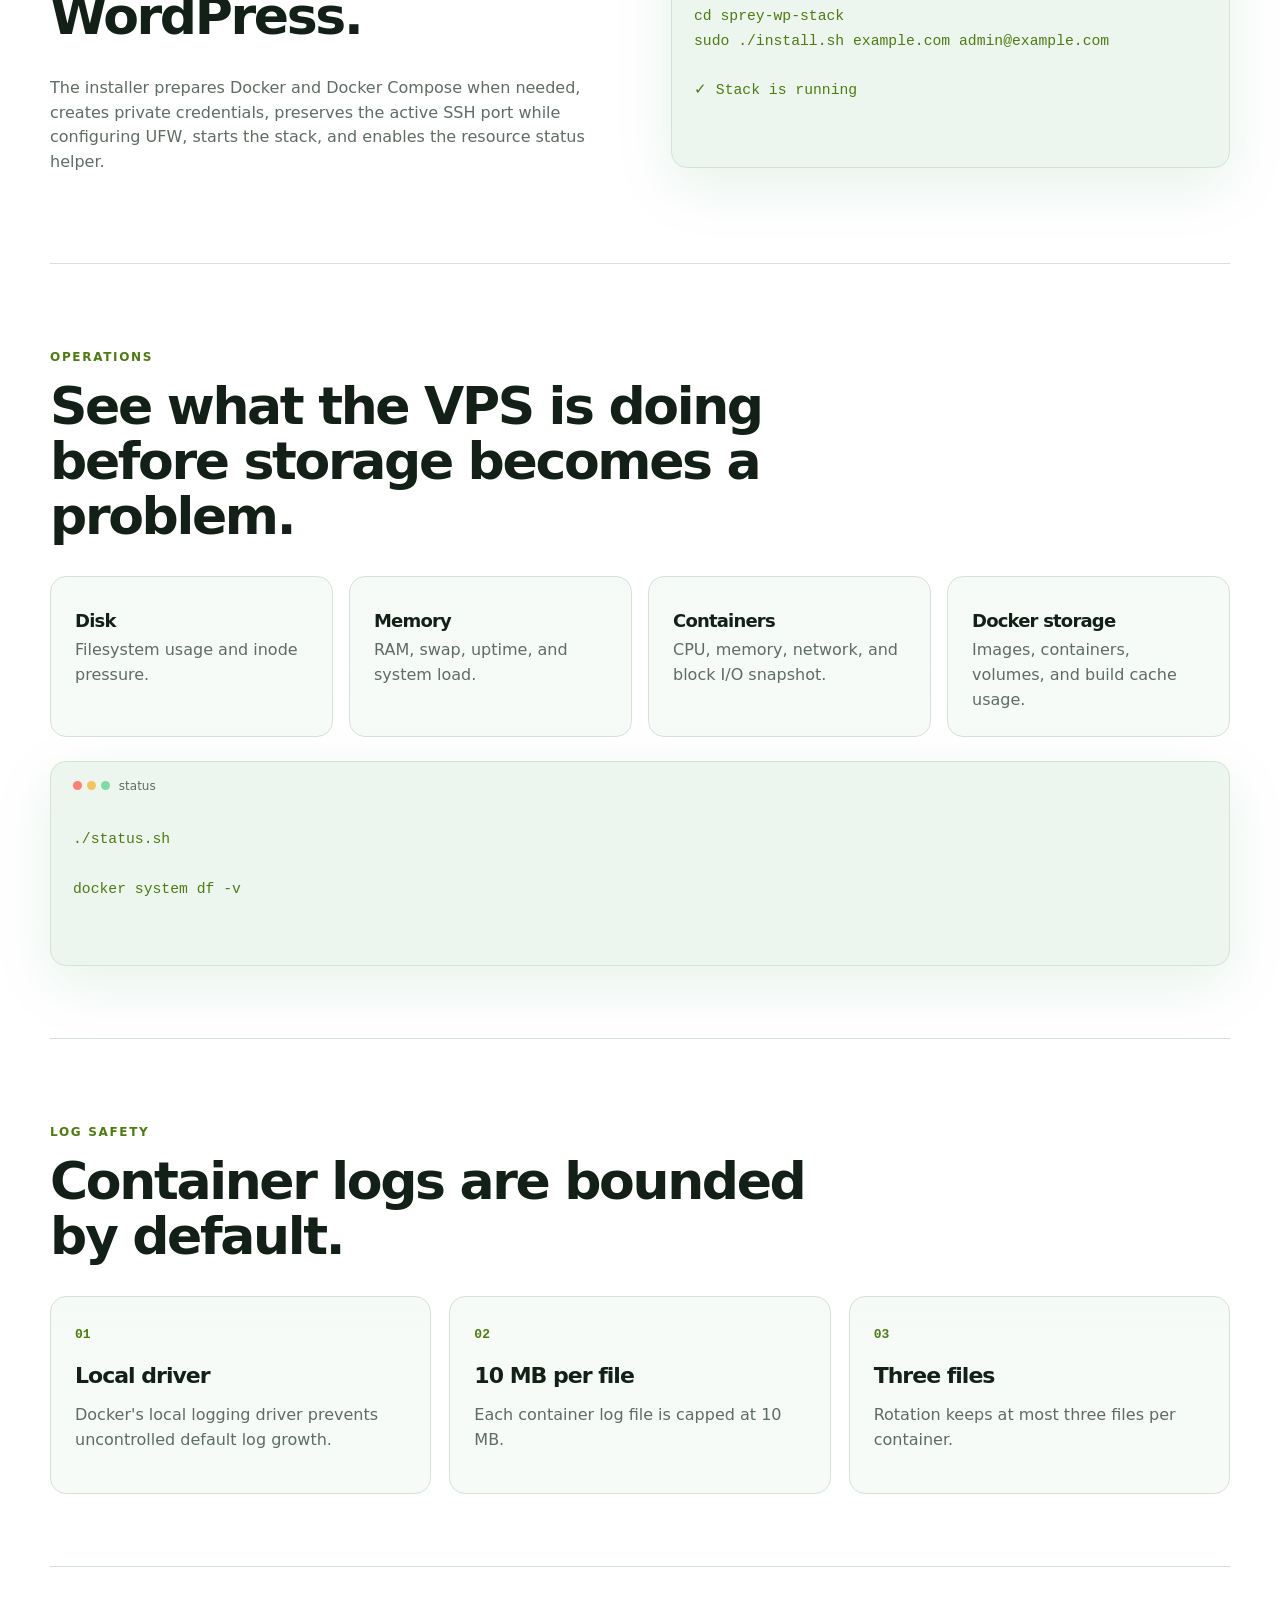
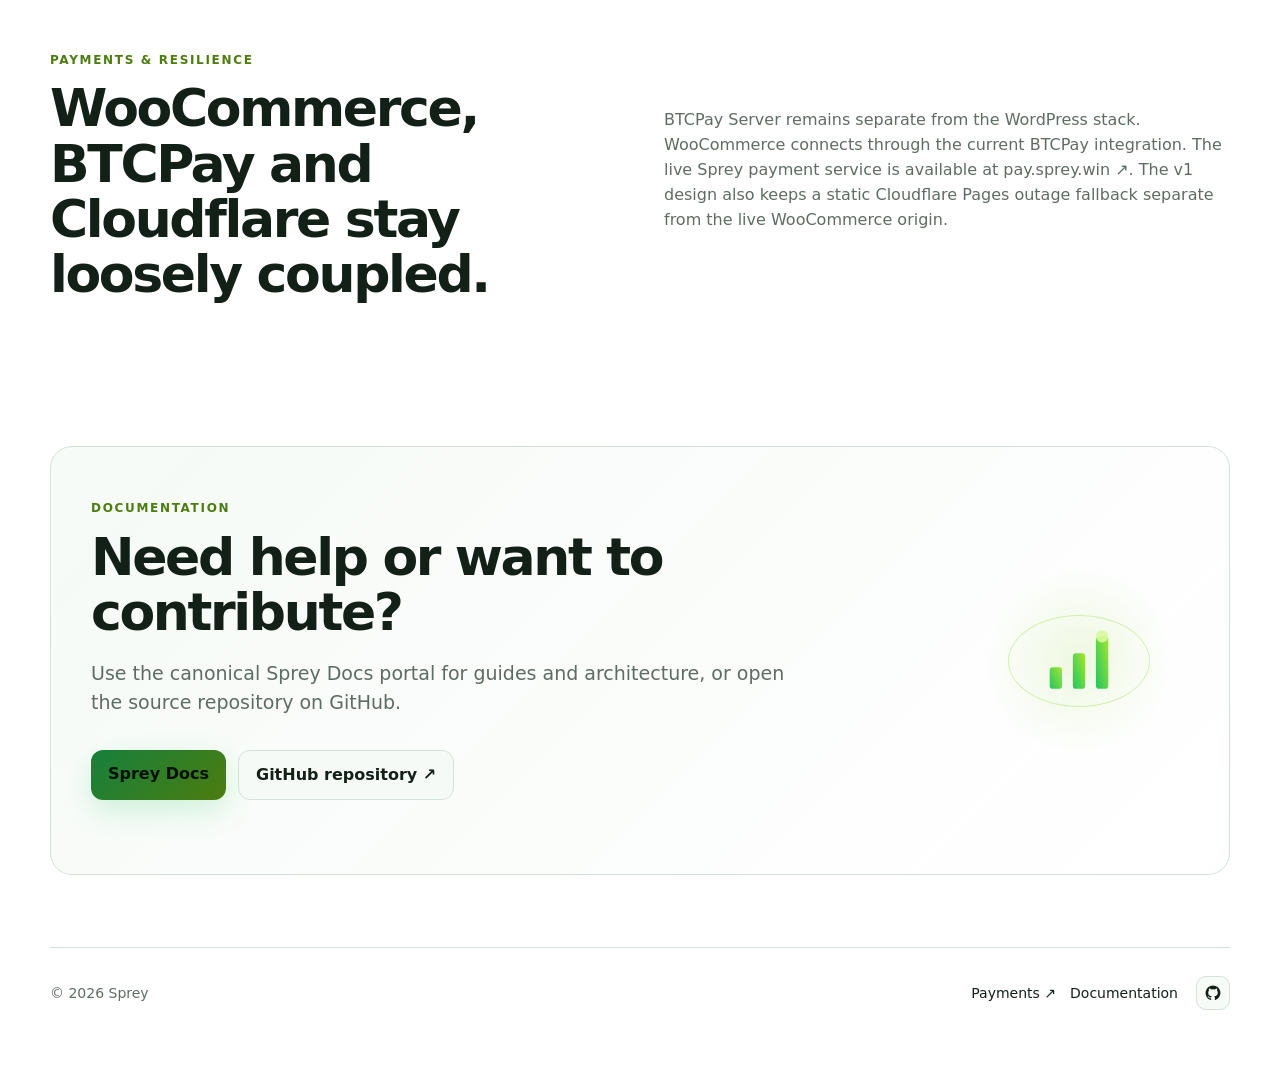
==== commit ab58336e: "Polish release landing copy" ====
--- a/docs/index.html
+++ b/docs/index.html
@@ -8,8 +8,8 @@
   <link rel="canonical" href="https://wp-stack.sprey.win/">
   <link rel="icon" type="image/svg+xml" href="./favicon.svg">
   <title>Sprey WP Stack</title>
-  <link rel="stylesheet" href="./style.css?v=20260909a">
-  <script src="./site.js?v=20260909a" defer></script>
+  <link rel="stylesheet" href="./style.css?v=20260909b">
+  <script src="./site.js?v=20260909b" defer></script>
 </head>
 <body>
 <header class="site-header">
@@ -59,7 +59,7 @@
   </section>
 
   <section class="section split">
-    <div><p class="eyebrow">QUICK START</p><h2>From a clean VPS to WordPress.</h2><p>The installer prepares Docker when needed, creates private credentials, preserves the active SSH port while configuring UFW, starts the stack, and enables the resource status helper.</p></div>
+    <div><p class="eyebrow">QUICK START</p><h2>From a clean VPS to WordPress.</h2><p>The installer prepares Docker and Docker Compose when needed, creates private credentials, preserves the active SSH port while configuring UFW, starts the stack, and enables the resource status helper.</p></div>
     <div class="terminal"><div class="terminal-title"><span></span><span></span><span></span> terminal</div><pre><code>git clone https://github.com/spreywin/sprey-wp-stack.git
 cd sprey-wp-stack
 sudo ./install.sh example.com admin@example.com
@@ -68,7 +68,7 @@
   </section>
 
   <section id="operations" class="section">
-    <p class="eyebrow">OPERATIONS</p><h2>See what the VPS is doing before the disk disappears.</h2>
+    <p class="eyebrow">OPERATIONS</p><h2>See what the VPS is doing before storage becomes a problem.</h2>
     <div class="status-grid"><article><h3>Disk</h3><p>Filesystem usage and inode pressure.</p></article><article><h3>Memory</h3><p>RAM, swap, uptime, and system load.</p></article><article><h3>Containers</h3><p>CPU, memory, network, and block I/O snapshot.</p></article><article><h3>Docker storage</h3><p>Images, containers, volumes, and build cache usage.</p></article></div>
     <div class="terminal" style="margin-top:24px"><div class="terminal-title"><span></span><span></span><span></span> status</div><pre><code>./status.sh
 
--- a/docs/style.css
+++ b/docs/style.css
@@ -1,9 +1,37 @@
-:root{color-scheme:dark;--ink:#f3f7f5;--muted:#9caaa2;--accent:#84cc16;--accent-2:#22c55e;--line:#20352a;--surface:#0d1812;--page:#07110b;--terminal:#050a07;--hero-grad:linear-gradient(135deg,#09170f,#0d2116);--shadow:0 18px 60px rgba(34,197,94,.12)}html[data-theme="light"]{color-scheme:light;--ink:#132018;--muted:#5e6c63;--accent:#4d7c0f;--accent-2:#15803d;--line:#d5e2d8;--surface:#f5faf6;--page:#ffffff;--terminal:#edf5ef;--hero-grad:linear-gradient(135deg,#f4fbf5,#eef8f0);--shadow:0 18px 60px rgba(21,128,61,.10)}html[data-theme="dark"]{color-scheme:dark}@media(prefers-color-scheme:light){:root:not([data-theme]){color-scheme:light;--ink:#132018;--muted:#5e6c63;--accent:#4d7c0f;--accent-2:#15803d;--line:#d5e2d8;--surface:#f5faf6;--page:#fff;--terminal:#edf5ef;--hero-grad:linear-gradient(135deg,#f4fbf5,#eef8f0);--shadow:0 18px 60px rgba(21,128,61,.10)}}*{box-sizing:border-box}html{scroll-behavior:smooth}body{margin:0;color:var(--ink);background:radial-gradient(circle at 82% 12%,rgba(34,197,94,.08),transparent 26%),var(--page);font:16px/1.55 Inter,ui-sans-serif,system-ui,sans-serif;transition:background .25s ease,color .25s ease}a{color:inherit;text-decoration:none}code{color:var(--accent);font:.92em ui-monospace,SFMono-Regular,Menlo,monospace}.site-header,main,footer{width:min(1180px,calc(100% - 40px));margin:auto}.site-header{min-height:76px;display:flex;align-items:center;justify-content:space-between;gap:20px;border-bottom:1px solid var(--line)}.brand{display:flex;gap:10px;align-items:center;font-size:18px;letter-spacing:-.03em}.brand b{font-weight:750}.brand-logo{width:34px;height:34px;filter:drop-shadow(0 0 12px rgba(132,204,22,.25))}nav,.header-tools{display:flex;align-items:center;gap:12px;color:var(--muted);font-size:14px}nav a:hover{color:var(--ink)}.nav-github,.tool-control{border:1px solid var(--line);padding:8px 12px;border-radius:10px;color:var(--ink);background:color-mix(in srgb,var(--surface) 88%,transparent);font:inherit;cursor:pointer}.tool-control:hover,.nav-github:hover{border-color:var(--accent)}.gtranslate_wrapper.tool-control{display:flex;align-items:center;min-height:40px;padding:5px 9px}.gtranslate_wrapper a,.gtranslate_wrapper span{font:inherit!important;color:var(--ink)!important}.hero{padding:88px 0 72px}.hero-grid{display:grid;grid-template-columns:minmax(0,1.08fr) minmax(360px,.92fr);align-items:center;gap:52px;max-width:none}.hero-copy{min-width:0}.eyebrow{color:var(--accent);font-size:12px;font-weight:800;letter-spacing:.14em}.live-dot{display:inline-block;width:7px;height:7px;margin-right:8px;border-radius:50%;background:var(--accent);box-shadow:0 0 0 0 rgba(132,204,22,.55);animation:pulse 2s infinite}.hero h1,h2,h3{letter-spacing:-.045em;line-height:1.06}.hero h1{margin:14px 0 22px;font-size:clamp(46px,6vw,78px);max-width:740px}.hero h1 span{color:var(--accent)}.lead{max-width:720px;color:var(--muted);font-size:19px}.hero-actions{display:flex;flex-wrap:wrap;gap:12px;margin:32px 0 34px}.button{padding:12px 17px;border-radius:12px;font-weight:750;transition:transform .18s ease,box-shadow .18s ease,border-color .18s ease}.button:hover{transform:translateY(-2px)}.primary{background:linear-gradient(135deg,var(--accent-2),var(--accent));color:#041007;box-shadow:0 10px 30px rgba(34,197,94,.2)}.secondary{border:1px solid var(--line);background:color-mix(in srgb,var(--surface) 70%,transparent)}.hero-art{position:relative}.hero-art img{display:block;width:100%;border-radius:28px;filter:drop-shadow(0 24px 60px rgba(34,197,94,.13))}.hero-art:after{content:"";position:absolute;inset:12% 10%;border-radius:50%;border:1px solid rgba(132,204,22,.16);animation:orbit 10s linear infinite;pointer-events:none}.feature-strip{display:grid;grid-template-columns:repeat(4,1fr);gap:12px;padding:18px;border:1px solid var(--line);border-radius:18px;background:color-mix(in srgb,var(--surface) 82%,transparent);box-shadow:var(--shadow)}.feature-strip div{display:grid;gap:4px}.feature-strip b{font-size:13px;color:var(--accent)}.feature-strip span{font-size:12px;color:var(--muted)}.section{padding:72px 0;border-top:1px solid var(--line)}.section h2{font-size:clamp(31px,5vw,52px);max-width:780px;margin:12px 0 32px}.split{display:grid;grid-template-columns:1fr 1fr;align-items:center;gap:62px}.split p,.note{color:var(--muted)}.terminal{position:relative;padding:0 22px 48px;background:var(--terminal);border:1px solid var(--line);border-radius:16px;overflow:hidden;box-shadow:var(--shadow)}.terminal-title{padding:15px 0;color:var(--muted);font-size:12px}.terminal-title span{display:inline-block;width:9px;height:9px;margin-right:5px;border-radius:50%;background:#ff7f73}.terminal-title span:nth-child(2){background:#f7c35b}.terminal-title span:nth-child(3){background:#80dca1}.terminal pre{overflow-x:auto;white-space:pre-wrap}.cards{display:grid;grid-template-columns:repeat(3,1fr);gap:18px}.cards article,.status-grid article{padding:24px;border-radius:16px;background:linear-gradient(180deg,color-mix(in srgb,var(--surface) 94%,transparent),color-mix(in srgb,var(--surface) 78%,transparent));border:1px solid var(--line);transition:transform .18s ease,border-color .18s ease,box-shadow .18s ease}.cards article:hover,.status-grid article:hover{transform:translateY(-4px);border-color:color-mix(in srgb,var(--accent) 55%,var(--line));box-shadow:var(--shadow)}.card-number{color:var(--accent);font:700 13px ui-monospace,monospace}.cards h3{font-size:22px;margin:18px 0 10px}.cards p,.status-grid p{color:var(--muted)}.status-grid{display:grid;grid-template-columns:repeat(4,1fr);gap:16px}.status-grid h3{margin:10px 0 8px;font-size:18px}.status-grid p{margin:0}.stack-icon{display:grid;width:42px;height:42px;place-items:center;border-radius:12px;background:rgba(132,204,22,.09);border:1px solid rgba(132,204,22,.18);color:var(--accent);font-weight:800}.cloudflare{display:grid;grid-template-columns:1fr 1fr;gap:48px;align-items:center}.cloudflare h2{margin-bottom:0}.cloudflare p:last-child{color:var(--muted)}.contribute{display:grid;grid-template-columns:1fr 220px;align-items:center;gap:40px;padding:40px;border:1px solid var(--line);border-radius:22px;background:linear-gradient(135deg,color-mix(in srgb,var(--surface) 92%,transparent),color-mix(in srgb,var(--page) 88%,transparent));margin:72px auto}.contribute h2{margin-bottom:16px}.mini-orbit{display:grid;place-items:center;min-height:180px;border-radius:20px;background:radial-gradient(circle,rgba(132,204,22,.12),transparent 65%);position:relative}.mini-orbit:before{content:"";position:absolute;width:140px;height:90px;border:1px solid rgba(132,204,22,.3);border-radius:50%;animation:orbit 8s linear infinite}.mini-orbit img{width:74px;animation:float 5s ease-in-out infinite}footer{display:flex;justify-content:space-between;padding:28px 0 55px;color:var(--muted);border-top:1px solid var(--line);font-size:14px}footer a{color:var(--ink)}@keyframes float{0%,100%{transform:translateY(0)}50%{transform:translateY(-10px)}}@keyframes pulse{0%{box-shadow:0 0 0 0 rgba(132,204,22,.5)}70%{box-shadow:0 0 0 10px rgba(132,204,22,0)}100%{box-shadow:0 0 0 0 rgba(132,204,22,0)}}@keyframes orbit{to{transform:rotate(360deg)}}@media(prefers-reduced-motion:reduce){*,*:before,*:after{animation:none!important;transition:none!important}}@media(max-width:980px){.site-header{padding:16px 0;align-items:flex-start;flex-wrap:wrap}.site-header nav{order:3;width:100%;flex-wrap:wrap}.header-tools{margin-left:auto}.hero-grid{grid-template-columns:1fr}.hero-art{max-width:680px;margin:auto}.feature-strip,.status-grid{grid-template-columns:repeat(2,1fr)}.contribute{grid-template-columns:1fr}}@media(max-width:720px){.site-header nav a:not(.nav-github){display:none}.header-tools{width:100%;justify-content:space-between}.tool-control{flex:1}.gtranslate_wrapper.tool-control{justify-content:center}.hero{padding:64px 0 52px}.split,.cloudflare,.cards,.status-grid,.feature-strip{grid-template-columns:1fr;gap:16px}.section{padding:56px 0}.contribute{padding:26px;margin:56px auto}.mini-orbit{min-height:130px}footer{flex-direction:column;gap:10px}}
-
+:root{color-scheme:dark;--ink:#f3f7f5;--muted:#9caaa2;--accent:#84cc16;--accent-2:#22c55e;--line:#20352a;--surface:#0d1812;--page:#07110b;--terminal:#050a07;--hero-grad:linear-gradient(135deg,#09170f,#0d2116);--shadow:0 18px 60px rgba(34,197,94,.12)}
+html[data-theme="light"]{color-scheme:light;--ink:#132018;--muted:#5e6c63;--accent:#4d7c0f;--accent-2:#15803d;--line:#d5e2d8;--surface:#f5faf6;--page:#ffffff;--terminal:#edf5ef;--hero-grad:linear-gradient(135deg,#f4fbf5,#eef8f0);--shadow:0 18px 60px rgba(21,128,61,.10)}
+html[data-theme="dark"]{color-scheme:dark}
+@media(prefers-color-scheme:light){:root:not([data-theme]){color-scheme:light;--ink:#132018;--muted:#5e6c63;--accent:#4d7c0f;--accent-2:#15803d;--line:#d5e2d8;--surface:#f5faf6;--page:#fff;--terminal:#edf5ef;--hero-grad:linear-gradient(135deg,#f4fbf5,#eef8f0);--shadow:0 18px 60px rgba(21,128,61,.10)}}
+*{box-sizing:border-box}
+html{scroll-behavior:smooth}
+body{margin:0;color:var(--ink);background:radial-gradient(circle at 82% 12%,rgba(34,197,94,.08),transparent 26%),var(--page);font:16px/1.55 Inter,ui-sans-serif,system-ui,sans-serif;transition:background .25s ease,color .25s ease}
+a{color:inherit;text-decoration:none}
+code{color:var(--accent);font:.92em ui-monospace,SFMono-Regular,Menlo,monospace}
+.site-header,main,footer{width:min(1180px,calc(100% - 40px));margin:auto}
+.site-header{min-height:76px;display:flex;align-items:center;justify-content:space-between;gap:20px;border-bottom:1px solid var(--line)}
+.brand{display:flex;gap:10px;align-items:center;font-size:18px;letter-spacing:-.03em}.brand b{font-weight:750}.brand-logo{width:34px;height:34px;filter:drop-shadow(0 0 12px rgba(132,204,22,.25))}
+nav,.header-tools{display:flex;align-items:center;gap:12px;color:var(--muted);font-size:14px}nav a:hover{color:var(--ink)}
+.tool-control{border:1px solid var(--line);padding:8px 12px;border-radius:10px;color:var(--ink);background:color-mix(in srgb,var(--surface) 88%,transparent);font:inherit;cursor:pointer}.tool-control:hover{border-color:var(--accent)}
+.theme-control{display:grid;width:40px;height:40px;padding:0;place-items:center;flex:0 0 40px}.theme-control svg{width:19px;height:19px;fill:none;stroke:currentColor;stroke-width:1.8;stroke-linecap:round;stroke-linejoin:round}
+.gtranslate_wrapper.tool-control{display:flex;align-items:center;min-height:40px;padding:5px 9px}.gtranslate_wrapper a,.gtranslate_wrapper span{font:inherit!important;color:var(--ink)!important}
+.hero{padding:88px 0 72px}.hero-grid{display:grid;grid-template-columns:minmax(0,1.08fr) minmax(360px,.92fr);align-items:center;gap:52px;max-width:none}.hero-copy{min-width:0}
+.eyebrow{color:var(--accent);font-size:12px;font-weight:800;letter-spacing:.14em}.live-dot{display:inline-block;width:7px;height:7px;margin-right:8px;border-radius:50%;background:var(--accent);box-shadow:0 0 0 0 rgba(132,204,22,.55);animation:pulse 2s infinite}
+.hero h1,h2,h3{letter-spacing:-.045em;line-height:1.06}.hero h1{margin:14px 0 22px;font-size:clamp(46px,6vw,78px);max-width:740px}.hero h1 span{color:var(--accent)}.lead{max-width:720px;color:var(--muted);font-size:19px}
+.hero-actions{display:flex;flex-wrap:wrap;gap:12px;margin:32px 0 34px}.button{padding:12px 17px;border-radius:12px;font-weight:750;transition:transform .18s ease,box-shadow .18s ease,border-color .18s ease}.button:hover{transform:translateY(-2px)}.primary{background:linear-gradient(135deg,var(--accent-2),var(--accent));color:#041007;box-shadow:0 10px 30px rgba(34,197,94,.2)}.secondary{border:1px solid var(--line);background:color-mix(in srgb,var(--surface) 70%,transparent)}
+.hero-art{position:relative}.hero-art img{display:block;width:100%;border-radius:28px;filter:drop-shadow(0 24px 60px rgba(34,197,94,.13))}.hero-image-light{display:none!important}html[data-theme="light"] .hero-image-dark{display:none!important}html[data-theme="light"] .hero-image-light{display:block!important}html[data-theme="dark"] .hero-image-dark{display:block!important}html[data-theme="dark"] .hero-image-light{display:none!important}@media(prefers-color-scheme:light){html:not([data-theme]) .hero-image-dark{display:none!important}html:not([data-theme]) .hero-image-light{display:block!important}}
+.hero-art:after{content:"";position:absolute;inset:12% 10%;border-radius:50%;border:1px solid rgba(132,204,22,.16);animation:orbit 10s linear infinite;pointer-events:none}
+.feature-strip{grid-column:1/-1;display:grid;grid-template-columns:repeat(4,1fr);gap:18px;width:100%;padding:22px 24px;border:1px solid var(--line);border-radius:18px;background:color-mix(in srgb,var(--surface) 82%,transparent);box-shadow:var(--shadow);margin-top:-12px}.feature-strip div{display:grid;gap:5px}.feature-strip b{font-size:14px;color:var(--accent)}.feature-strip span{font-size:13px;color:var(--muted)}
+.section{padding:72px 0;border-top:1px solid var(--line)}.section h2{font-size:clamp(31px,5vw,52px);max-width:780px;margin:12px 0 32px}.split{display:grid;grid-template-columns:1fr 1fr;align-items:center;gap:62px}.split p,.note{color:var(--muted)}
+.terminal{position:relative;padding:0 22px 48px;background:var(--terminal);border:1px solid var(--line);border-radius:16px;overflow:hidden;box-shadow:var(--shadow)}.terminal-title{padding:15px 0;color:var(--muted);font-size:12px}.terminal-title span{display:inline-block;width:9px;height:9px;margin-right:5px;border-radius:50%;background:#ff7f73}.terminal-title span:nth-child(2){background:#f7c35b}.terminal-title span:nth-child(3){background:#80dca1}.terminal pre{overflow-x:auto;white-space:pre-wrap}
+.cards{display:grid;grid-template-columns:repeat(3,1fr);gap:18px}.cards article,.status-grid article{padding:24px;border-radius:16px;background:linear-gradient(180deg,color-mix(in srgb,var(--surface) 94%,transparent),color-mix(in srgb,var(--surface) 78%,transparent));border:1px solid var(--line);transition:transform .18s ease,border-color .18s ease,box-shadow .18s ease}.cards article:hover,.status-grid article:hover{transform:translateY(-4px);border-color:color-mix(in srgb,var(--accent) 55%,var(--line));box-shadow:var(--shadow)}.card-number{color:var(--accent);font:700 13px ui-monospace,monospace}.cards h3{font-size:22px;margin:18px 0 10px}.cards p,.status-grid p{color:var(--muted)}
+.status-grid{display:grid;grid-template-columns:repeat(4,1fr);gap:16px}.status-grid h3{margin:10px 0 8px;font-size:18px}.status-grid p{margin:0}.stack-icon{display:grid;width:42px;height:42px;place-items:center;border-radius:12px;background:rgba(132,204,22,.09);border:1px solid rgba(132,204,22,.18);color:var(--accent);font-weight:800}
+.cloudflare{display:grid;grid-template-columns:1fr 1fr;gap:48px;align-items:center}.cloudflare h2{margin-bottom:0}.cloudflare p:last-child{color:var(--muted)}
+.contribute{display:grid;grid-template-columns:1fr 220px;align-items:center;gap:40px;padding:40px;border:1px solid var(--line);border-radius:22px;background:linear-gradient(135deg,color-mix(in srgb,var(--surface) 92%,transparent),color-mix(in srgb,var(--page) 88%,transparent));margin:72px auto}.contribute h2{margin-bottom:16px}.mini-orbit{display:grid;place-items:center;min-height:180px;border-radius:20px;background:radial-gradient(circle,rgba(132,204,22,.12),transparent 65%);position:relative}.mini-orbit:before{content:"";position:absolute;width:140px;height:90px;border:1px solid rgba(132,204,22,.3);border-radius:50%;animation:orbit 8s linear infinite}.mini-orbit img{width:74px;animation:float 5s ease-in-out infinite}
+footer{display:flex;justify-content:space-between;align-items:center;gap:20px;padding:28px 0 55px;color:var(--muted);border-top:1px solid var(--line);font-size:14px}footer a{color:var(--ink)}.footer-links,.footer-socials{display:flex;align-items:center;gap:14px}.footer-socials{padding-left:4px}.social-icon{display:grid;width:34px;height:34px;place-items:center;border:1px solid var(--line);border-radius:10px;background:color-mix(in srgb,var(--surface) 80%,transparent);transition:border-color .18s ease,transform .18s ease}.social-icon:hover{border-color:var(--accent);transform:translateY(-2px)}.social-icon svg{width:18px;height:18px;fill:currentColor}
+@keyframes float{0%,100%{transform:translateY(0)}50%{transform:translateY(-10px)}}@keyframes pulse{0%{box-shadow:0 0 0 0 rgba(132,204,22,.5)}70%{box-shadow:0 0 0 10px rgba(132,204,22,0)}100%{box-shadow:0 0 0 0 rgba(132,204,22,0)}}@keyframes orbit{to{transform:rotate(360deg)}}
+@media(prefers-reduced-motion:reduce){*,*:before,*:after{animation:none!important;transition:none!important}}
+@media(max-width:980px){.site-header{padding:16px 0;align-items:flex-start;flex-wrap:wrap}.site-header nav{order:3;width:100%;flex-wrap:wrap}.header-tools{margin-left:auto}.hero-grid{grid-template-columns:1fr}.hero-art{max-width:680px;margin:auto}.feature-strip,.status-grid{grid-template-columns:repeat(2,1fr)}.feature-strip{grid-column:1;margin-top:0}.contribute{grid-template-columns:1fr}}
+@media(max-width:720px){.site-header nav{display:none}.header-tools{width:auto;margin-left:auto;justify-content:flex-end}.theme-control{flex:0 0 40px}.gtranslate_wrapper.tool-control{justify-content:center}.hero{padding:64px 0 52px}.split,.cloudflare,.cards,.status-grid,.feature-strip{grid-template-columns:1fr;gap:16px}.section{padding:56px 0}.contribute{padding:26px;margin:56px auto}.mini-orbit{min-height:130px}footer{flex-direction:column;align-items:flex-start;gap:14px}.footer-links{flex-wrap:wrap}}
 
 /* Scroll-to-top control */
 .scroll-to-top{position:fixed;right:max(18px,env(safe-area-inset-right));bottom:max(18px,env(safe-area-inset-bottom));z-index:80;display:grid;width:48px;height:48px;padding:0;place-items:center;border:1px solid color-mix(in srgb,var(--accent) 55%,var(--line));border-radius:16px;background:color-mix(in srgb,var(--surface) 88%,transparent);color:var(--accent);box-shadow:0 14px 38px rgba(34,197,94,.18);opacity:0;transform:translateY(12px) scale(.92);pointer-events:none;cursor:pointer;backdrop-filter:blur(14px);transition:opacity .2s ease,transform .2s ease,border-color .2s ease,background-color .2s ease}.scroll-to-top.is-visible{opacity:1;transform:translateY(0) scale(1);pointer-events:auto}.scroll-to-top:hover{transform:translateY(-2px) scale(1.04);border-color:var(--accent);background:color-mix(in srgb,var(--accent) 12%,var(--surface))}.scroll-to-top:focus-visible{outline:3px solid color-mix(in srgb,var(--accent) 35%,transparent);outline-offset:3px}.scroll-to-top svg{width:22px;height:22px;fill:none;stroke:currentColor;stroke-width:2.25;stroke-linecap:round;stroke-linejoin:round}@media(prefers-reduced-motion:reduce){.scroll-to-top{transition:none}}@media(max-width:480px){.scroll-to-top{right:max(13px,env(safe-area-inset-right));bottom:max(13px,env(safe-area-inset-bottom));width:44px;height:44px;border-radius:14px}}
-
-/* Compact icon-only social and theme controls. */
-.social-links{display:flex;align-items:center;gap:8px}.social-icon,.theme-icon-button{display:grid;width:40px;height:40px;min-width:40px;padding:0;place-items:center;border:1px solid var(--line);border-radius:10px;color:var(--ink);background:color-mix(in srgb,var(--surface) 88%,transparent);cursor:pointer}.social-icon:hover,.theme-icon-button:hover{border-color:var(--accent);color:var(--accent)}.social-icon:focus-visible,.theme-icon-button:focus-visible{outline:3px solid color-mix(in srgb,var(--accent) 35%,transparent);outline-offset:2px}.social-icon svg,.theme-icon-button svg{width:18px;height:18px}.social-icon svg{fill:currentColor}.theme-icon-button svg{fill:none;stroke:currentColor;stroke-width:1.8;stroke-linecap:round;stroke-linejoin:round}@media(max-width:720px){.header-tools{justify-content:flex-end}.theme-icon-button{flex:0 0 40px}.social-links{flex:0 0 auto}}
-.footer-social-links{margin-left:auto}.footer-social-links .social-icon{width:34px;height:34px;min-width:34px;border-radius:9px}@media(max-width:720px){.footer-social-links{margin-left:0}}
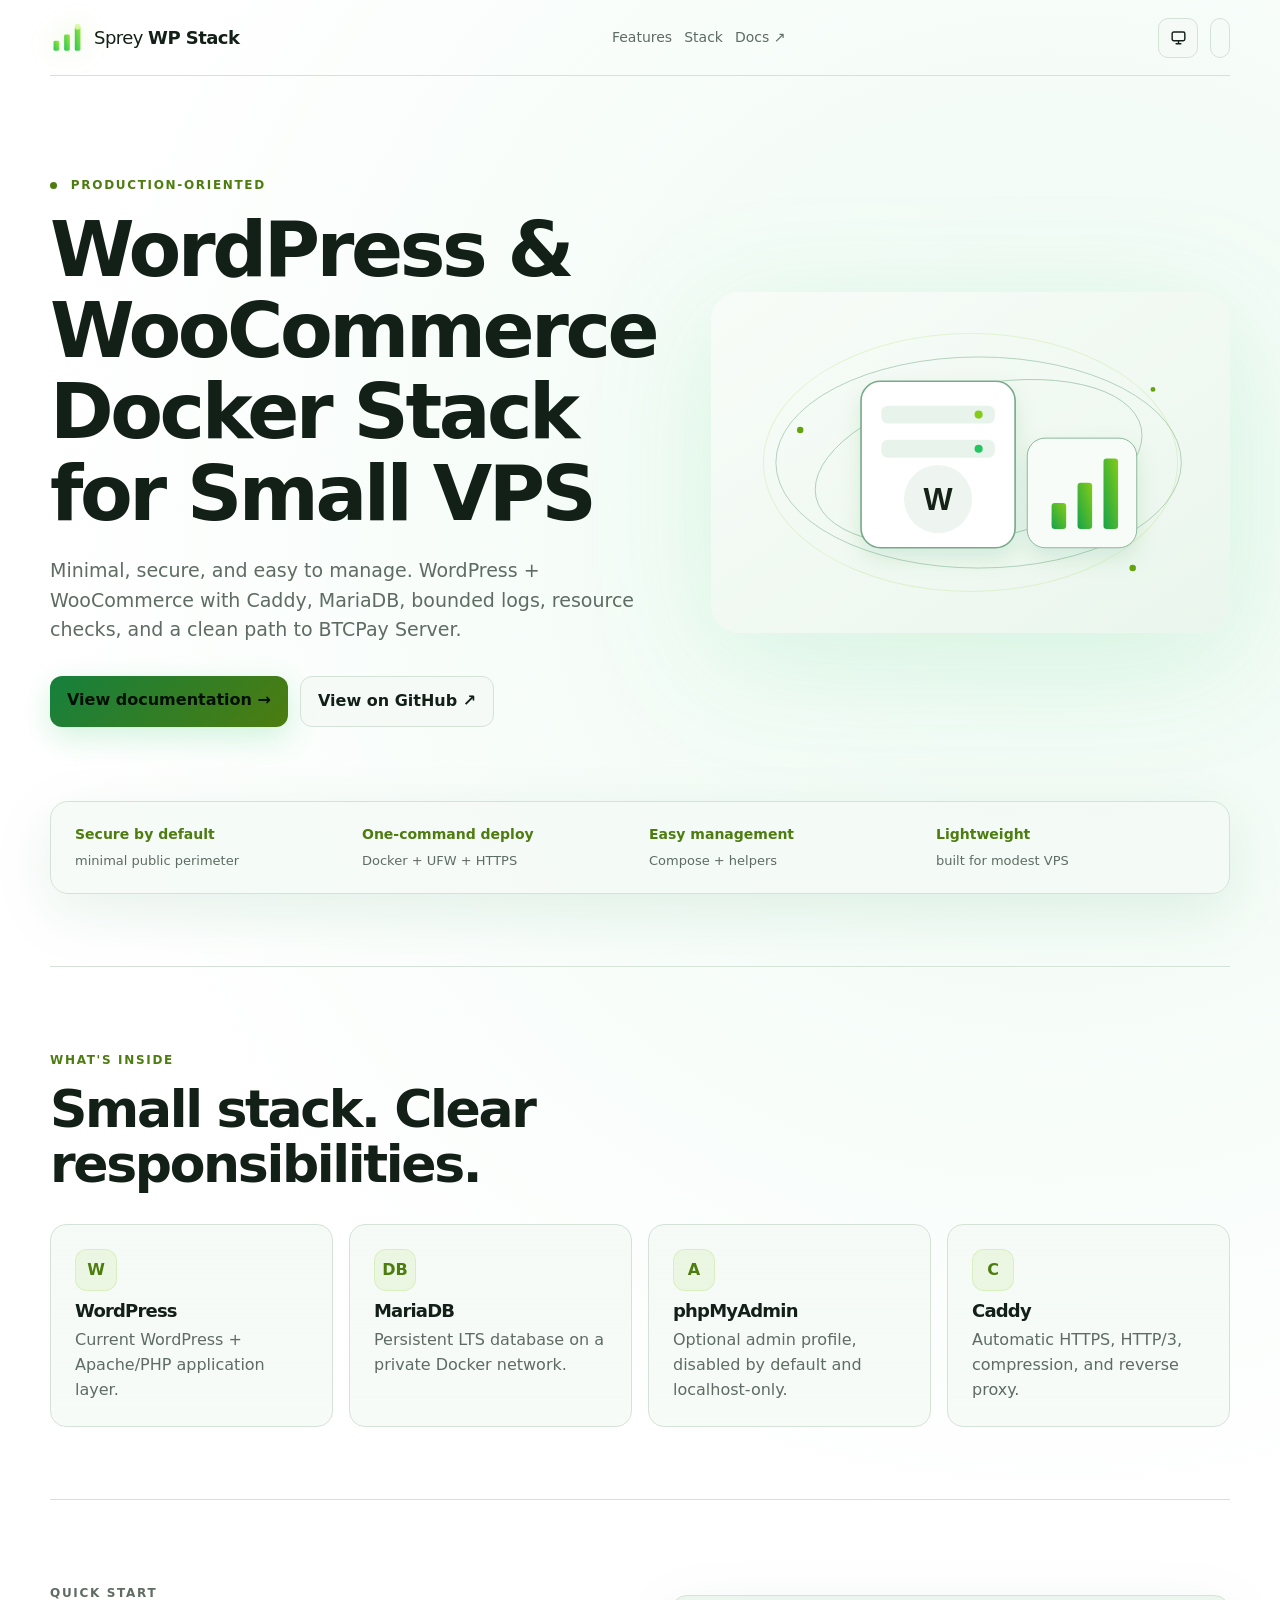
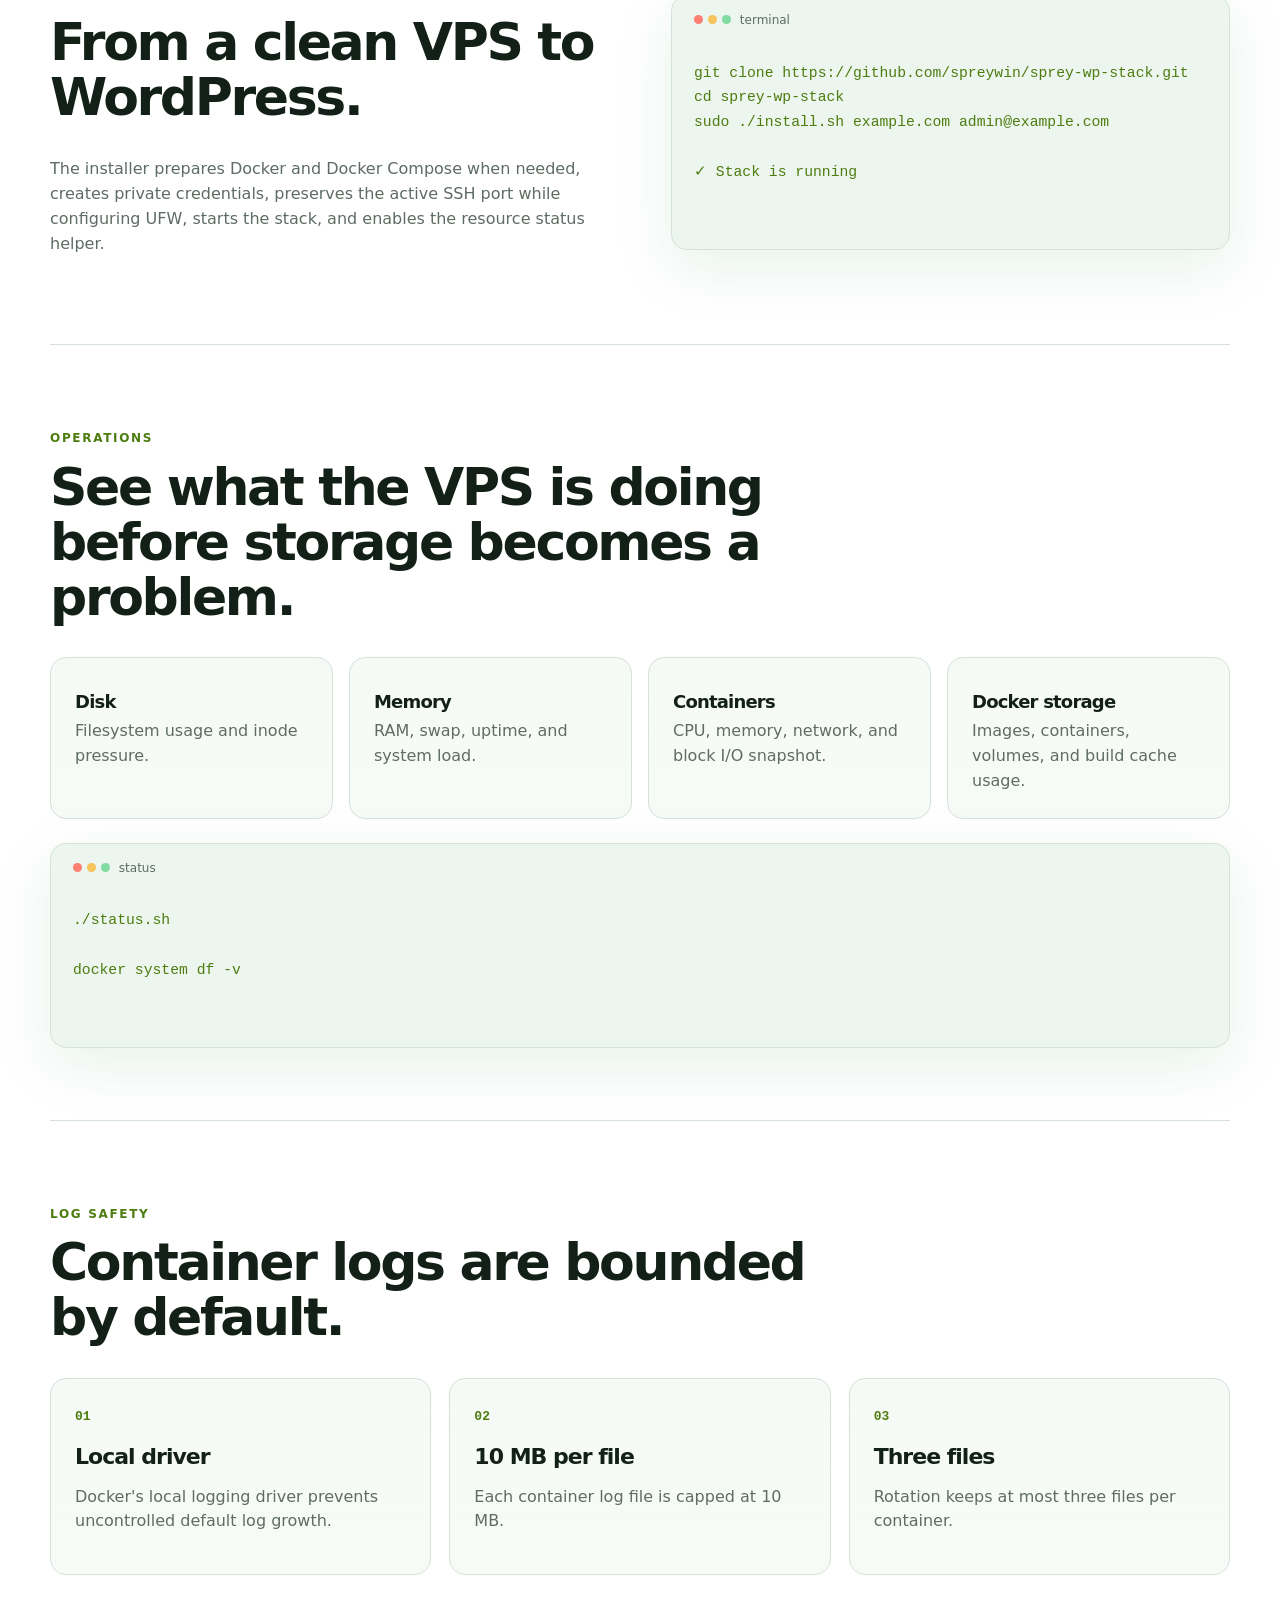
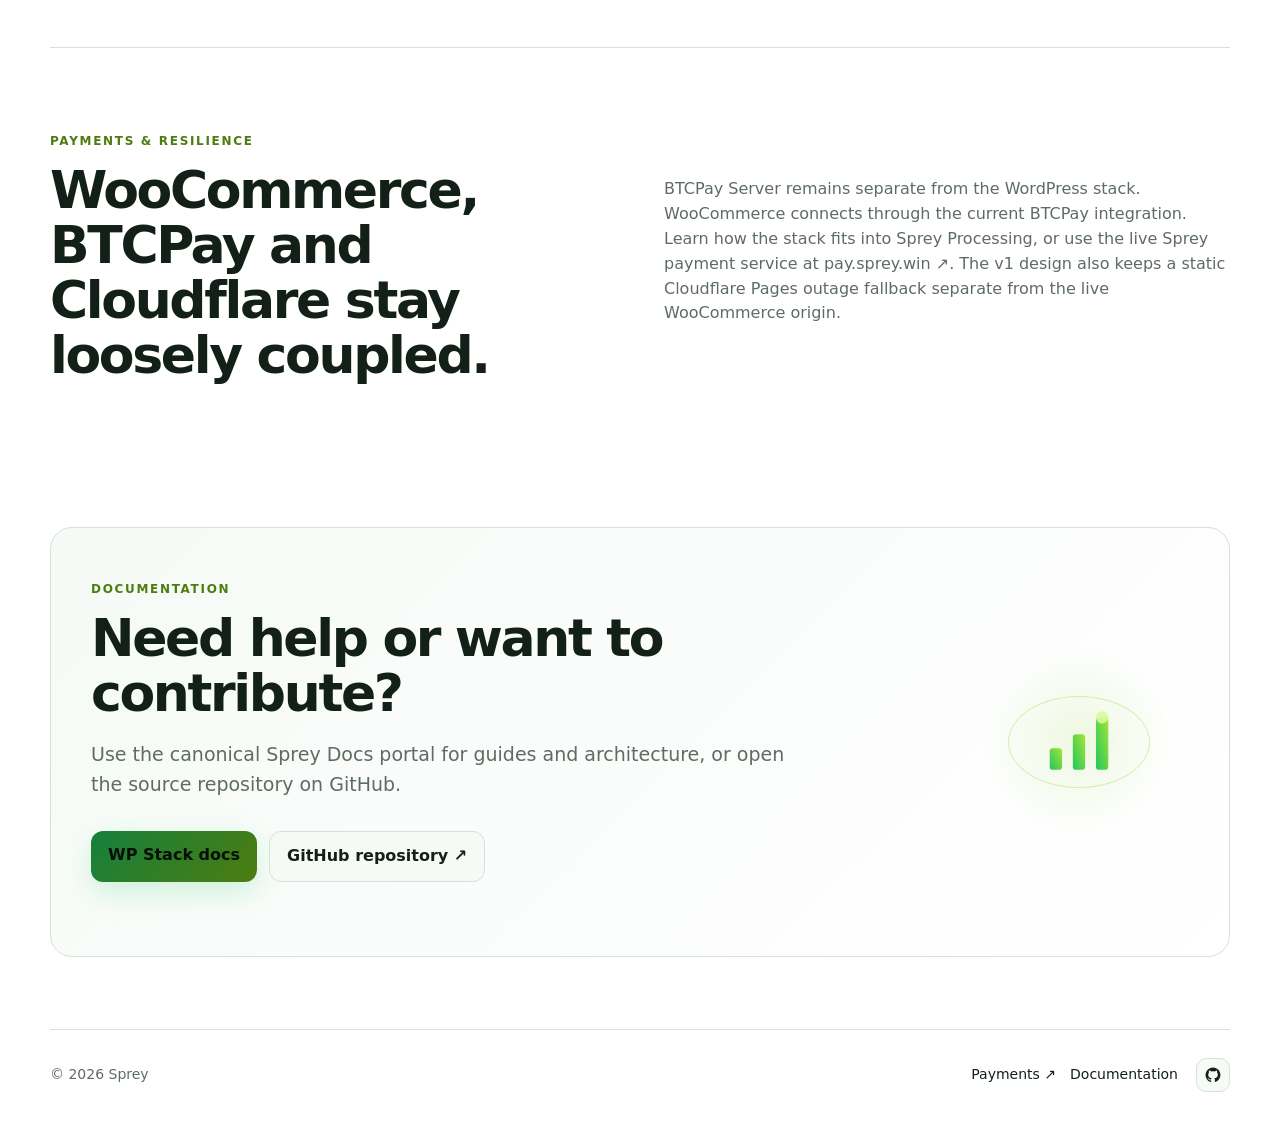
==== commit 3645e7a8: "Improve WP Stack landing SEO and internal links" ====
--- a/docs/index.html
+++ b/docs/index.html
@@ -3,11 +3,11 @@
 <head>
   <meta charset="utf-8">
   <meta name="viewport" content="width=device-width, initial-scale=1">
-  <meta name="description" content="Sprey WP Stack — a lightweight production-oriented WordPress and WooCommerce stack with Caddy, MariaDB, BTCPay integration guidance, resource checks, and bounded Docker logs.">
+  <meta name="description" content="Production-ready WordPress and WooCommerce Docker stack with Caddy, MariaDB, phpMyAdmin and BTCPay integration for small VPS deployments.">
   <meta name="theme-color" content="#07110b">
   <link rel="canonical" href="https://wp-stack.sprey.win/">
   <link rel="icon" type="image/svg+xml" href="./favicon.svg">
-  <title>Sprey WP Stack</title>
+  <title>Sprey WP Stack — WordPress &amp; WooCommerce Docker Stack</title>
   <link rel="stylesheet" href="./style.css?v=20260909b">
   <script src="./site.js?v=20260909b" defer></script>
 </head>
@@ -29,7 +29,7 @@
   <section class="hero hero-grid">
     <div class="hero-copy">
       <p class="eyebrow"><span class="live-dot"></span> PRODUCTION-ORIENTED</p>
-      <h1>Docker stack for WordPress <span>hosting.</span></h1>
+      <h1>WordPress &amp; WooCommerce Docker Stack for Small VPS</h1>
       <p class="lead">Minimal, secure, and easy to manage. WordPress + WooCommerce with Caddy, MariaDB, bounded logs, resource checks, and a clean path to BTCPay Server.</p>
       <div class="hero-actions">
         <a class="button primary" href="https://docs.sprey.win/stacks/wp-stack/">View documentation →</a>
@@ -77,15 +77,15 @@
 
   <section class="section"><p class="eyebrow">LOG SAFETY</p><h2>Container logs are bounded by default.</h2><div class="cards"><article><span class="card-number">01</span><h3>Local driver</h3><p>Docker's local logging driver prevents uncontrolled default log growth.</p></article><article><span class="card-number">02</span><h3>10 MB per file</h3><p>Each container log file is capped at 10 MB.</p></article><article><span class="card-number">03</span><h3>Three files</h3><p>Rotation keeps at most three files per container.</p></article></div></section>
 
-  <section class="section cloudflare"><div><p class="eyebrow">PAYMENTS & RESILIENCE</p><h2>WooCommerce, BTCPay and Cloudflare stay loosely coupled.</h2></div><p>BTCPay Server remains separate from the WordPress stack. WooCommerce connects through the current BTCPay integration. The live Sprey payment service is available at <a href="https://pay.sprey.win/">pay.sprey.win ↗</a>. The v1 design also keeps a static Cloudflare Pages outage fallback separate from the live WooCommerce origin.</p></section>
+  <section class="section cloudflare"><div><p class="eyebrow">PAYMENTS & RESILIENCE</p><h2>WooCommerce, BTCPay and Cloudflare stay loosely coupled.</h2></div><p>BTCPay Server remains separate from the WordPress stack. WooCommerce connects through the current BTCPay integration. Learn how the stack fits into <a href="https://docs.sprey.win/products/sprey-processing/">Sprey Processing</a>, or use the live Sprey payment service at <a href="https://pay.sprey.win/">pay.sprey.win ↗</a>. The v1 design also keeps a static Cloudflare Pages outage fallback separate from the live WooCommerce origin.</p></section>
 
-  <section class="section contribute"><div><p class="eyebrow">DOCUMENTATION</p><h2>Need help or want to contribute?</h2><p class="lead">Use the canonical Sprey Docs portal for guides and architecture, or open the source repository on GitHub.</p><div class="hero-actions"><a class="button primary" href="https://docs.sprey.win/">Sprey Docs</a><a class="button secondary" href="https://github.com/spreywin/sprey-wp-stack">GitHub repository ↗</a></div></div><div class="mini-orbit" aria-hidden="true"><img src="./brand.svg" alt=""></div></section>
+  <section class="section contribute"><div><p class="eyebrow">DOCUMENTATION</p><h2>Need help or want to contribute?</h2><p class="lead">Use the canonical Sprey Docs portal for guides and architecture, or open the source repository on GitHub.</p><div class="hero-actions"><a class="button primary" href="https://docs.sprey.win/stacks/wp-stack/">WP Stack docs</a><a class="button secondary" href="https://github.com/spreywin/sprey-wp-stack">GitHub repository ↗</a></div></div><div class="mini-orbit" aria-hidden="true"><img src="./brand.svg" alt=""></div></section>
 </main>
 <footer>
   <span>© 2026 Sprey</span>
   <div class="footer-links">
     <a href="https://pay.sprey.win/">Payments ↗</a>
-    <a href="https://docs.sprey.win/">Documentation</a>
+    <a href="https://docs.sprey.win/stacks/wp-stack/">Documentation</a>
     <span class="footer-socials">
       <a class="social-icon" href="https://github.com/spreywin/sprey-wp-stack" aria-label="GitHub repository" title="GitHub"><svg viewBox="0 0 24 24" aria-hidden="true"><path d="M12 2a10 10 0 0 0-3.16 19.49c.5.09.68-.22.68-.48v-1.86c-2.78.6-3.37-1.18-3.37-1.18-.45-1.16-1.11-1.47-1.11-1.47-.91-.62.07-.61.07-.61 1 .07 1.53 1.03 1.53 1.03.9 1.53 2.35 1.09 2.92.83.09-.65.35-1.09.64-1.34-2.22-.25-4.56-1.11-4.56-4.94 0-1.09.39-1.98 1.03-2.68-.1-.25-.45-1.27.1-2.64 0 0 .84-.27 2.75 1.02A9.56 9.56 0 0 1 12 6.84a9.6 9.6 0 0 1 2.5.34c1.91-1.3 2.75-1.02 2.75-1.02.55 1.37.2 2.39.1 2.64.64.7 1.03 1.59 1.03 2.68 0 3.84-2.34 4.69-4.57 4.94.36.31.68.92.68 1.86V21c0 .27.18.58.69.48A10 10 0 0 0 12 2Z"/></svg></a>
     </span>
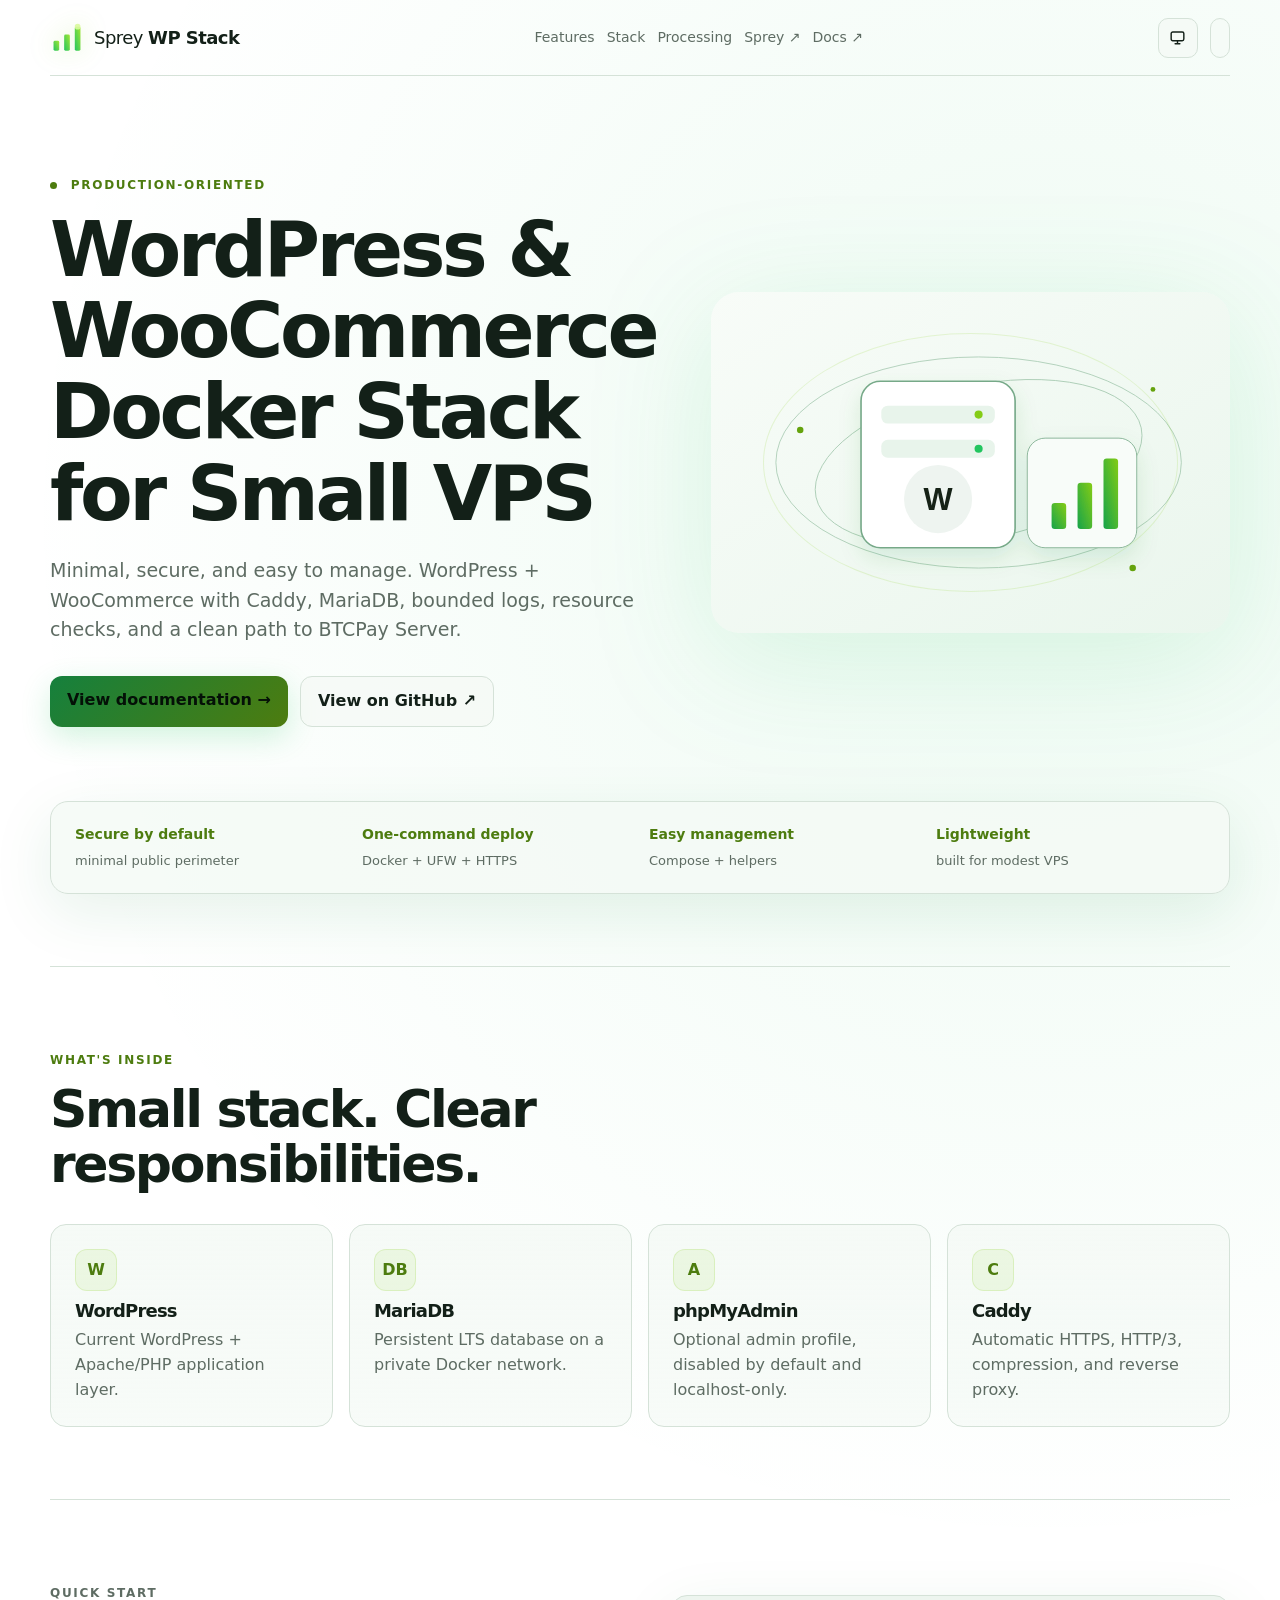
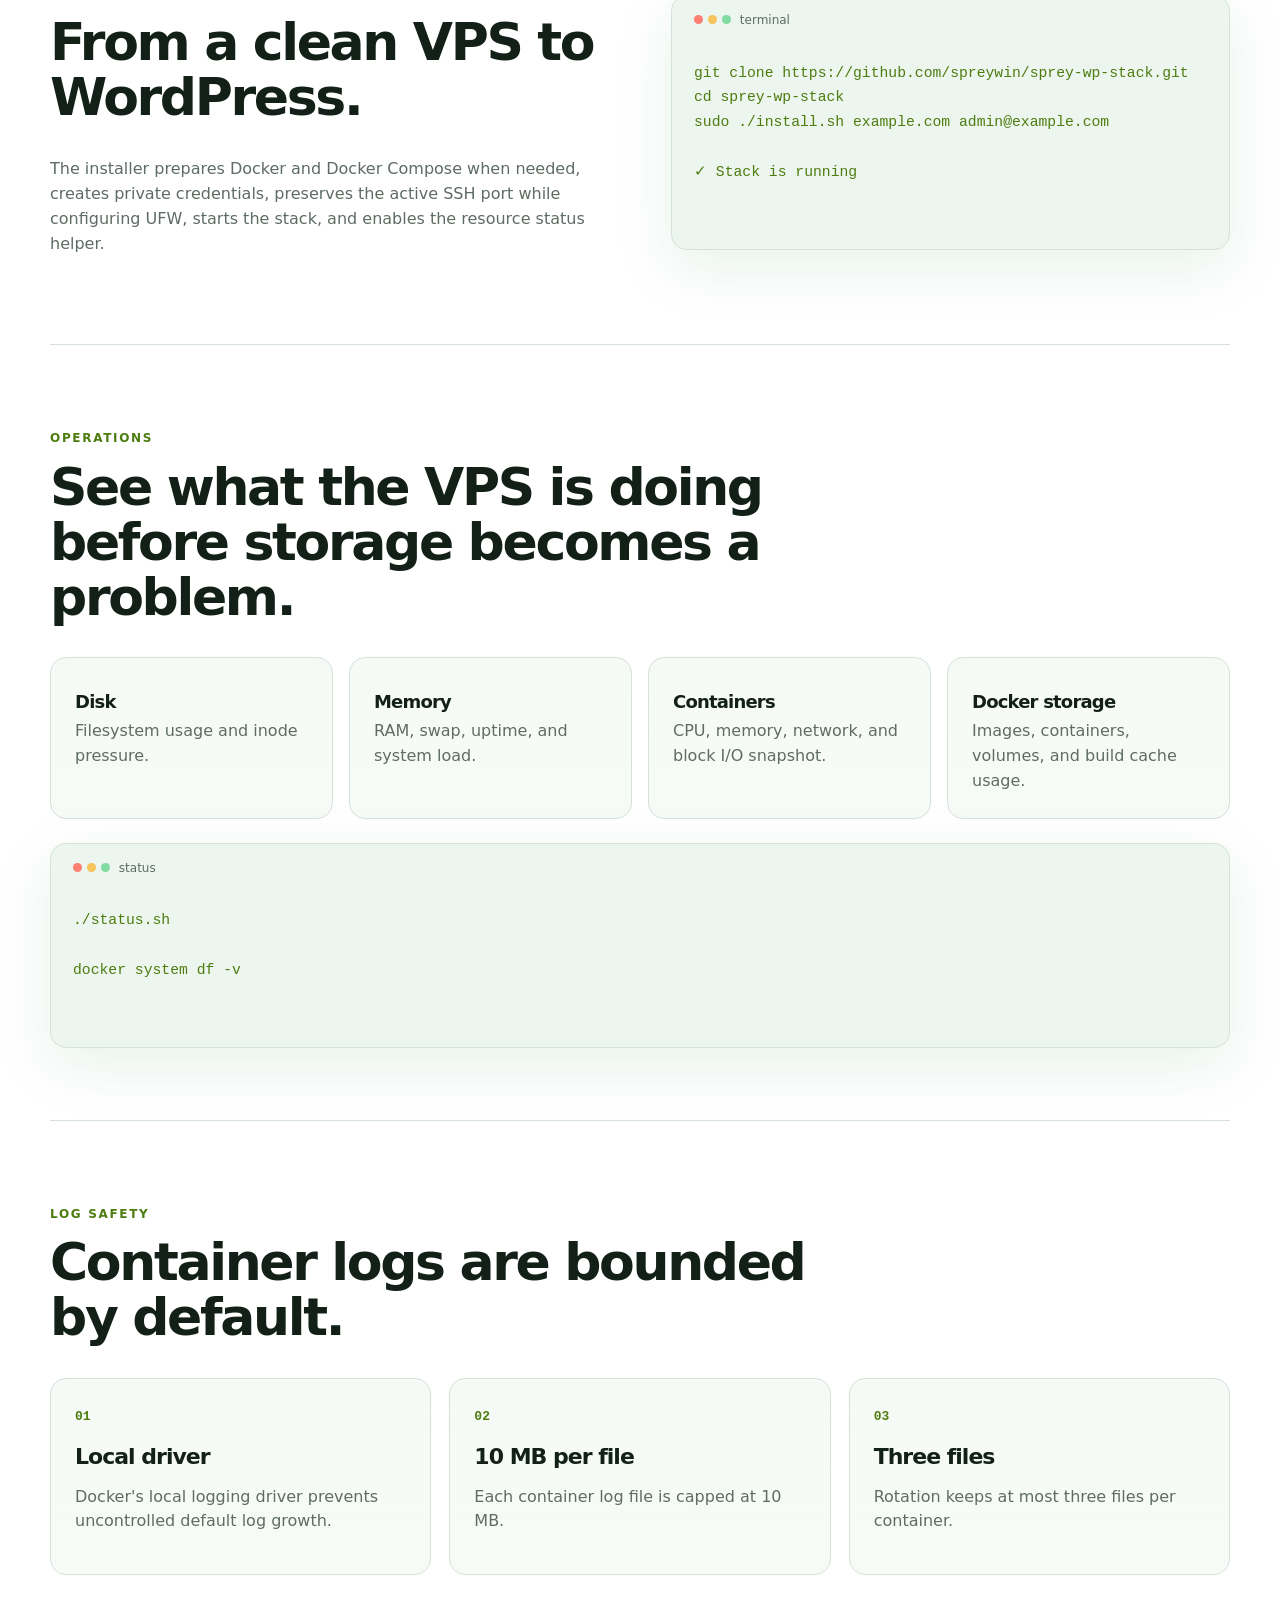
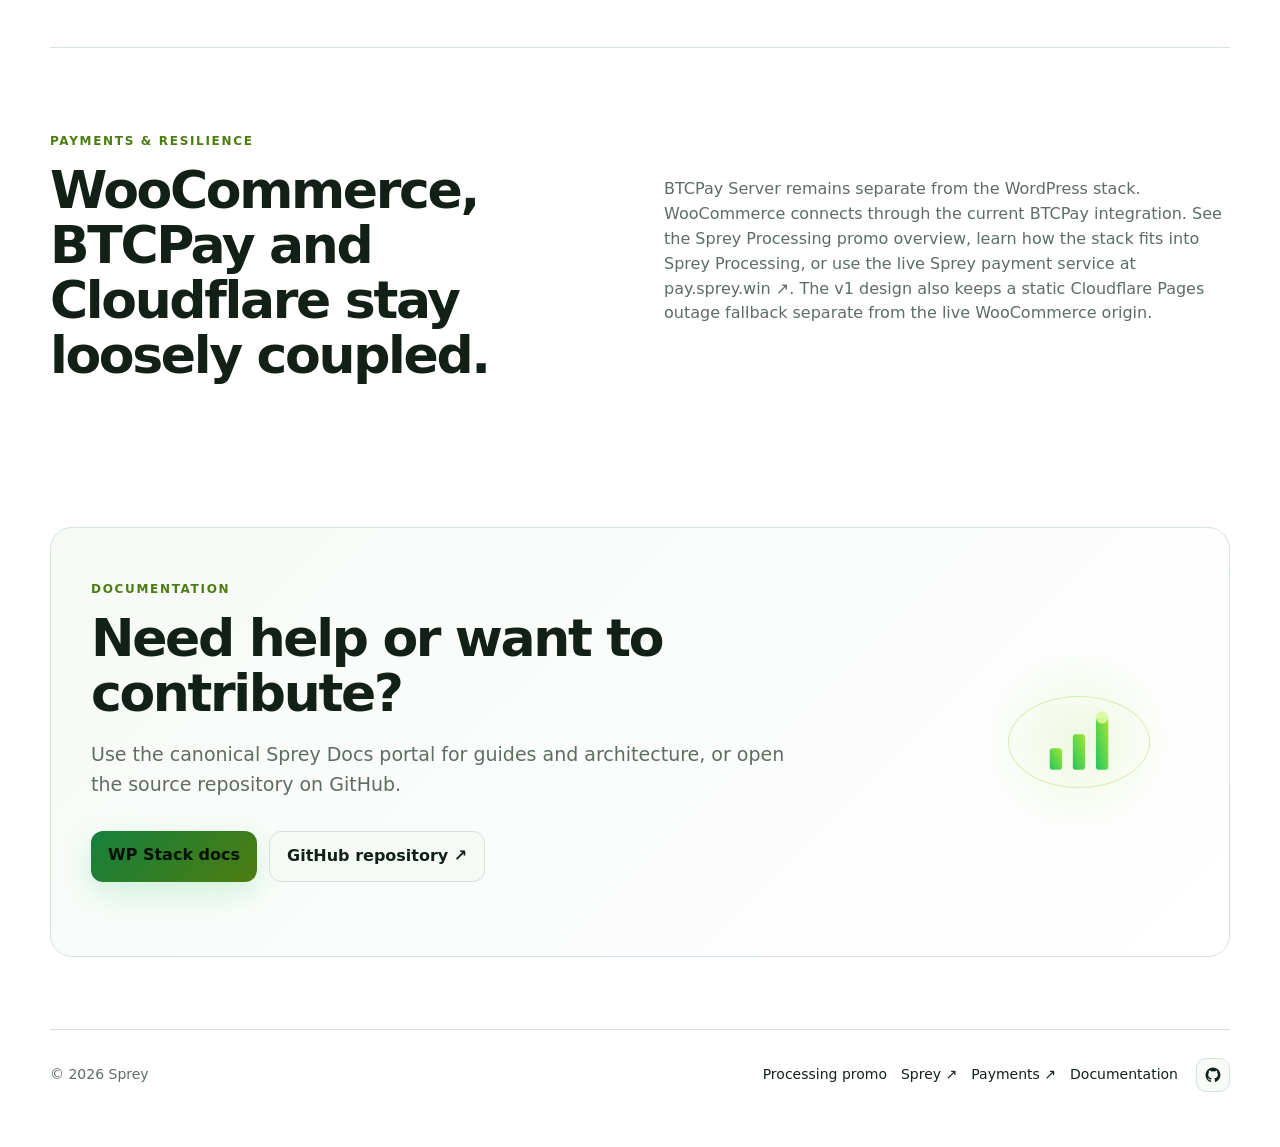
==== commit d4e41b43: "site: link WP Stack to Processing promo and Sprey" ====
--- a/docs/index.html
+++ b/docs/index.html
@@ -17,6 +17,8 @@
   <nav aria-label="Navigation">
     <a href="#features">Features</a>
     <a href="#stack">Stack</a>
+    <a href="./promo/">Processing</a>
+    <a href="https://sprey.win/">Sprey ↗</a>
     <a href="https://docs.sprey.win/">Docs ↗</a>
   </nav>
   <div class="header-tools">
@@ -77,13 +79,15 @@
 
   <section class="section"><p class="eyebrow">LOG SAFETY</p><h2>Container logs are bounded by default.</h2><div class="cards"><article><span class="card-number">01</span><h3>Local driver</h3><p>Docker's local logging driver prevents uncontrolled default log growth.</p></article><article><span class="card-number">02</span><h3>10 MB per file</h3><p>Each container log file is capped at 10 MB.</p></article><article><span class="card-number">03</span><h3>Three files</h3><p>Rotation keeps at most three files per container.</p></article></div></section>
 
-  <section class="section cloudflare"><div><p class="eyebrow">PAYMENTS & RESILIENCE</p><h2>WooCommerce, BTCPay and Cloudflare stay loosely coupled.</h2></div><p>BTCPay Server remains separate from the WordPress stack. WooCommerce connects through the current BTCPay integration. Learn how the stack fits into <a href="https://docs.sprey.win/products/sprey-processing/">Sprey Processing</a>, or use the live Sprey payment service at <a href="https://pay.sprey.win/">pay.sprey.win ↗</a>. The v1 design also keeps a static Cloudflare Pages outage fallback separate from the live WooCommerce origin.</p></section>
+  <section class="section cloudflare"><div><p class="eyebrow">PAYMENTS & RESILIENCE</p><h2>WooCommerce, BTCPay and Cloudflare stay loosely coupled.</h2></div><p>BTCPay Server remains separate from the WordPress stack. WooCommerce connects through the current BTCPay integration. See the <a href="./promo/">Sprey Processing promo overview</a>, learn how the stack fits into <a href="https://docs.sprey.win/products/sprey-processing/">Sprey Processing</a>, or use the live Sprey payment service at <a href="https://pay.sprey.win/">pay.sprey.win ↗</a>. The v1 design also keeps a static Cloudflare Pages outage fallback separate from the live WooCommerce origin.</p></section>
 
   <section class="section contribute"><div><p class="eyebrow">DOCUMENTATION</p><h2>Need help or want to contribute?</h2><p class="lead">Use the canonical Sprey Docs portal for guides and architecture, or open the source repository on GitHub.</p><div class="hero-actions"><a class="button primary" href="https://docs.sprey.win/stacks/wp-stack/">WP Stack docs</a><a class="button secondary" href="https://github.com/spreywin/sprey-wp-stack">GitHub repository ↗</a></div></div><div class="mini-orbit" aria-hidden="true"><img src="./brand.svg" alt=""></div></section>
 </main>
 <footer>
   <span>© 2026 Sprey</span>
   <div class="footer-links">
+    <a href="./promo/">Processing promo</a>
+    <a href="https://sprey.win/">Sprey ↗</a>
     <a href="https://pay.sprey.win/">Payments ↗</a>
     <a href="https://docs.sprey.win/stacks/wp-stack/">Documentation</a>
     <span class="footer-socials">
